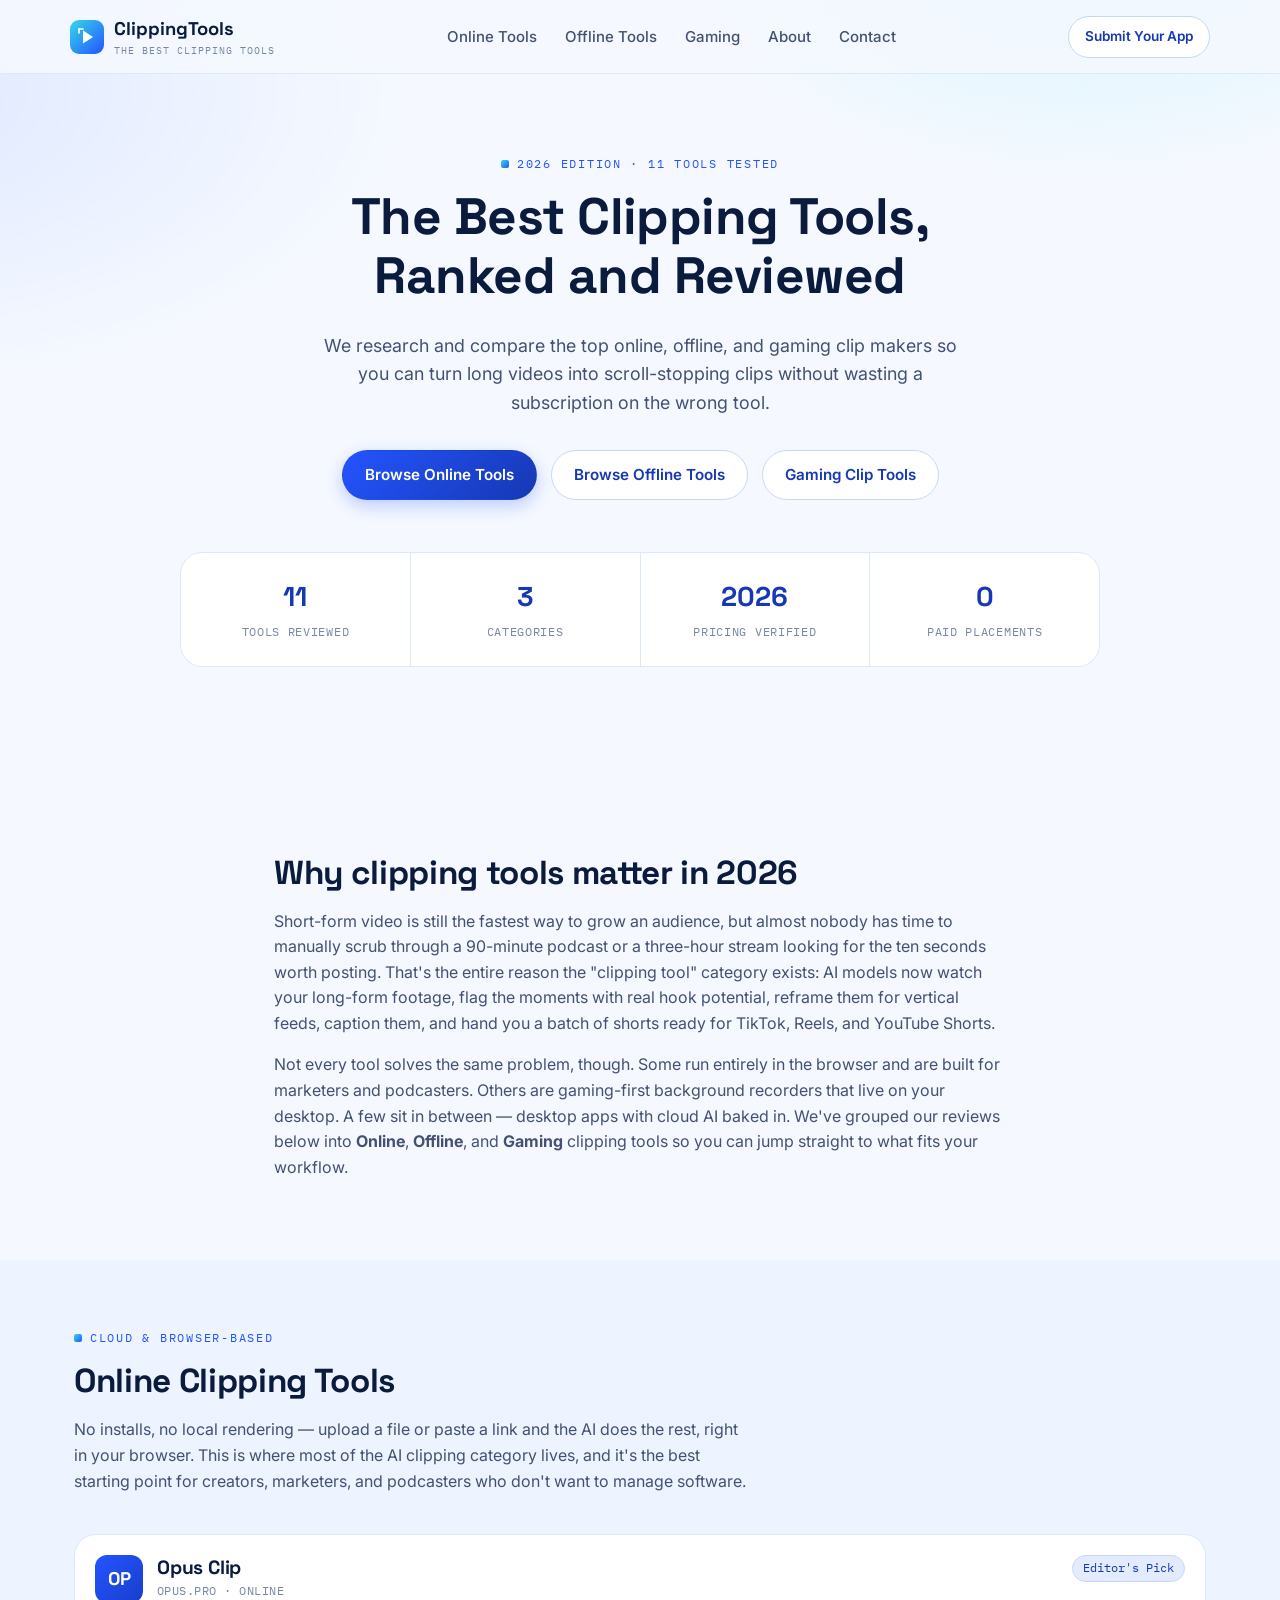
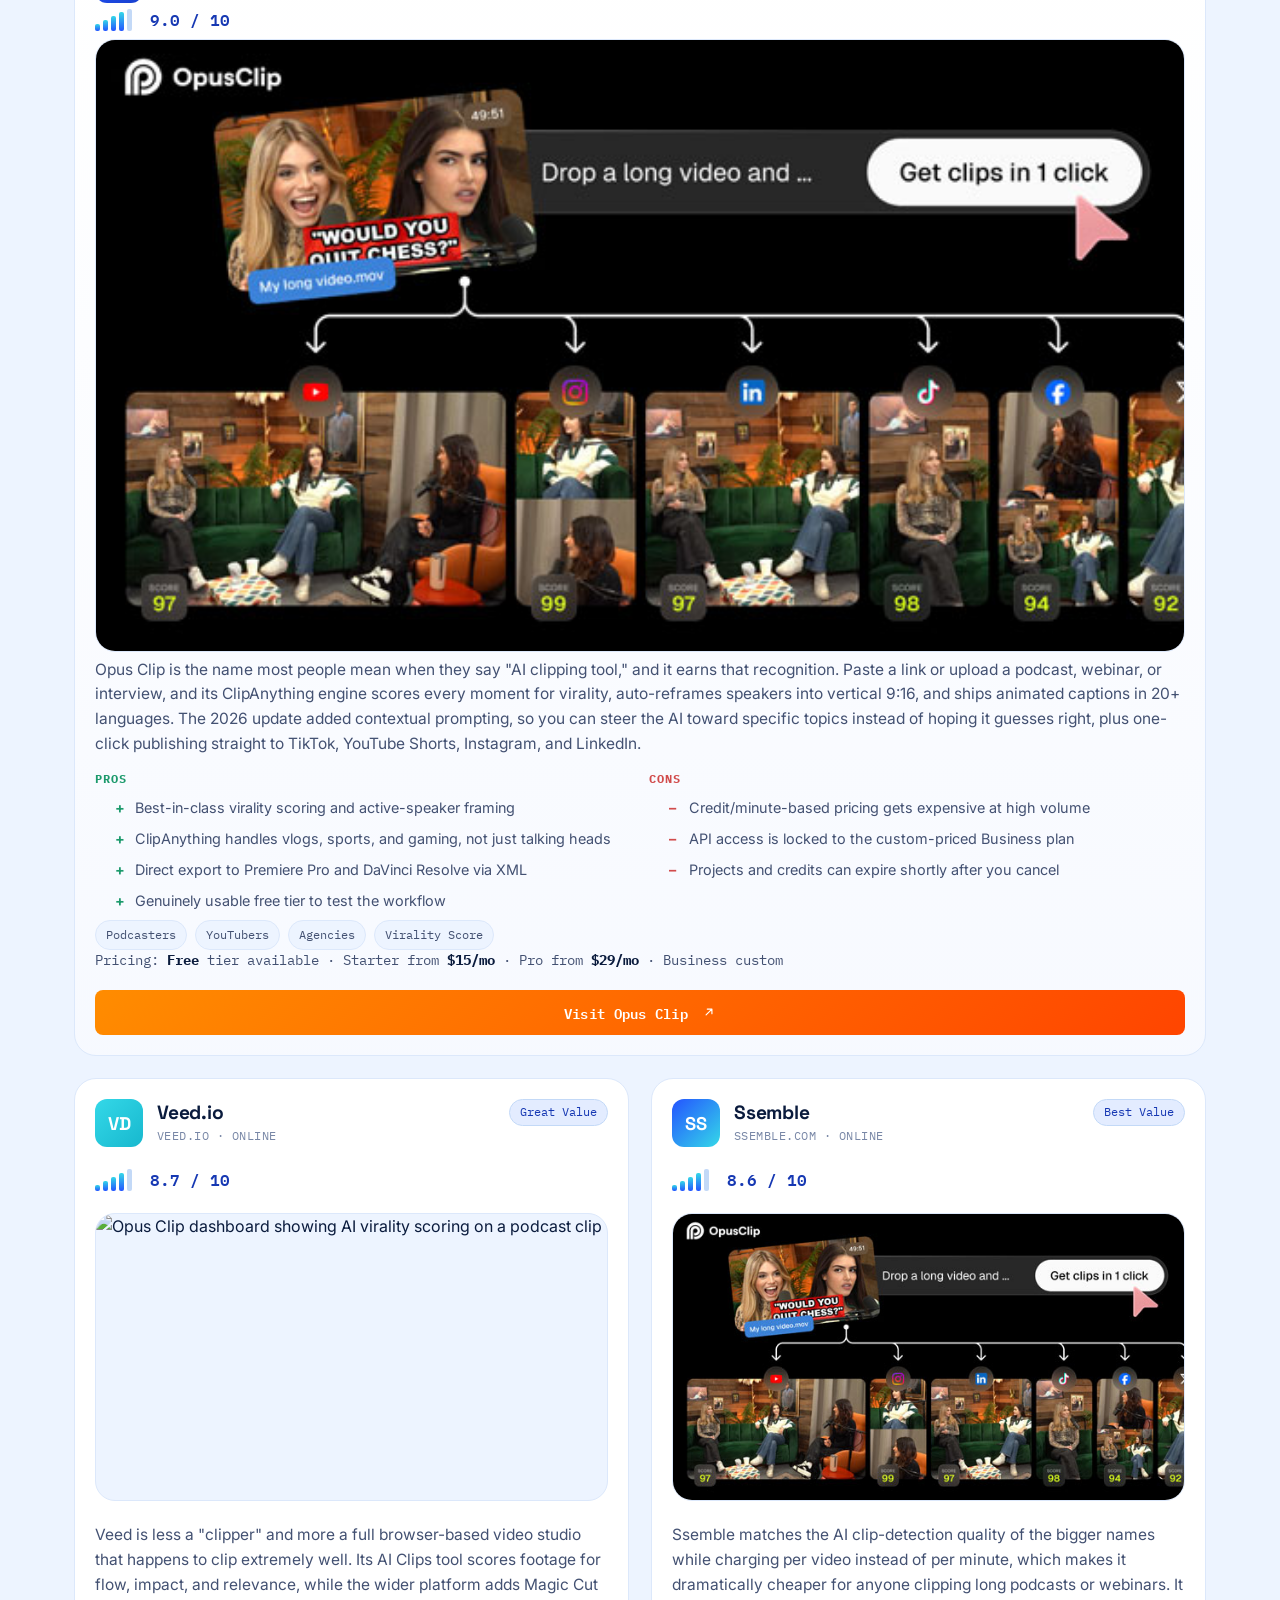
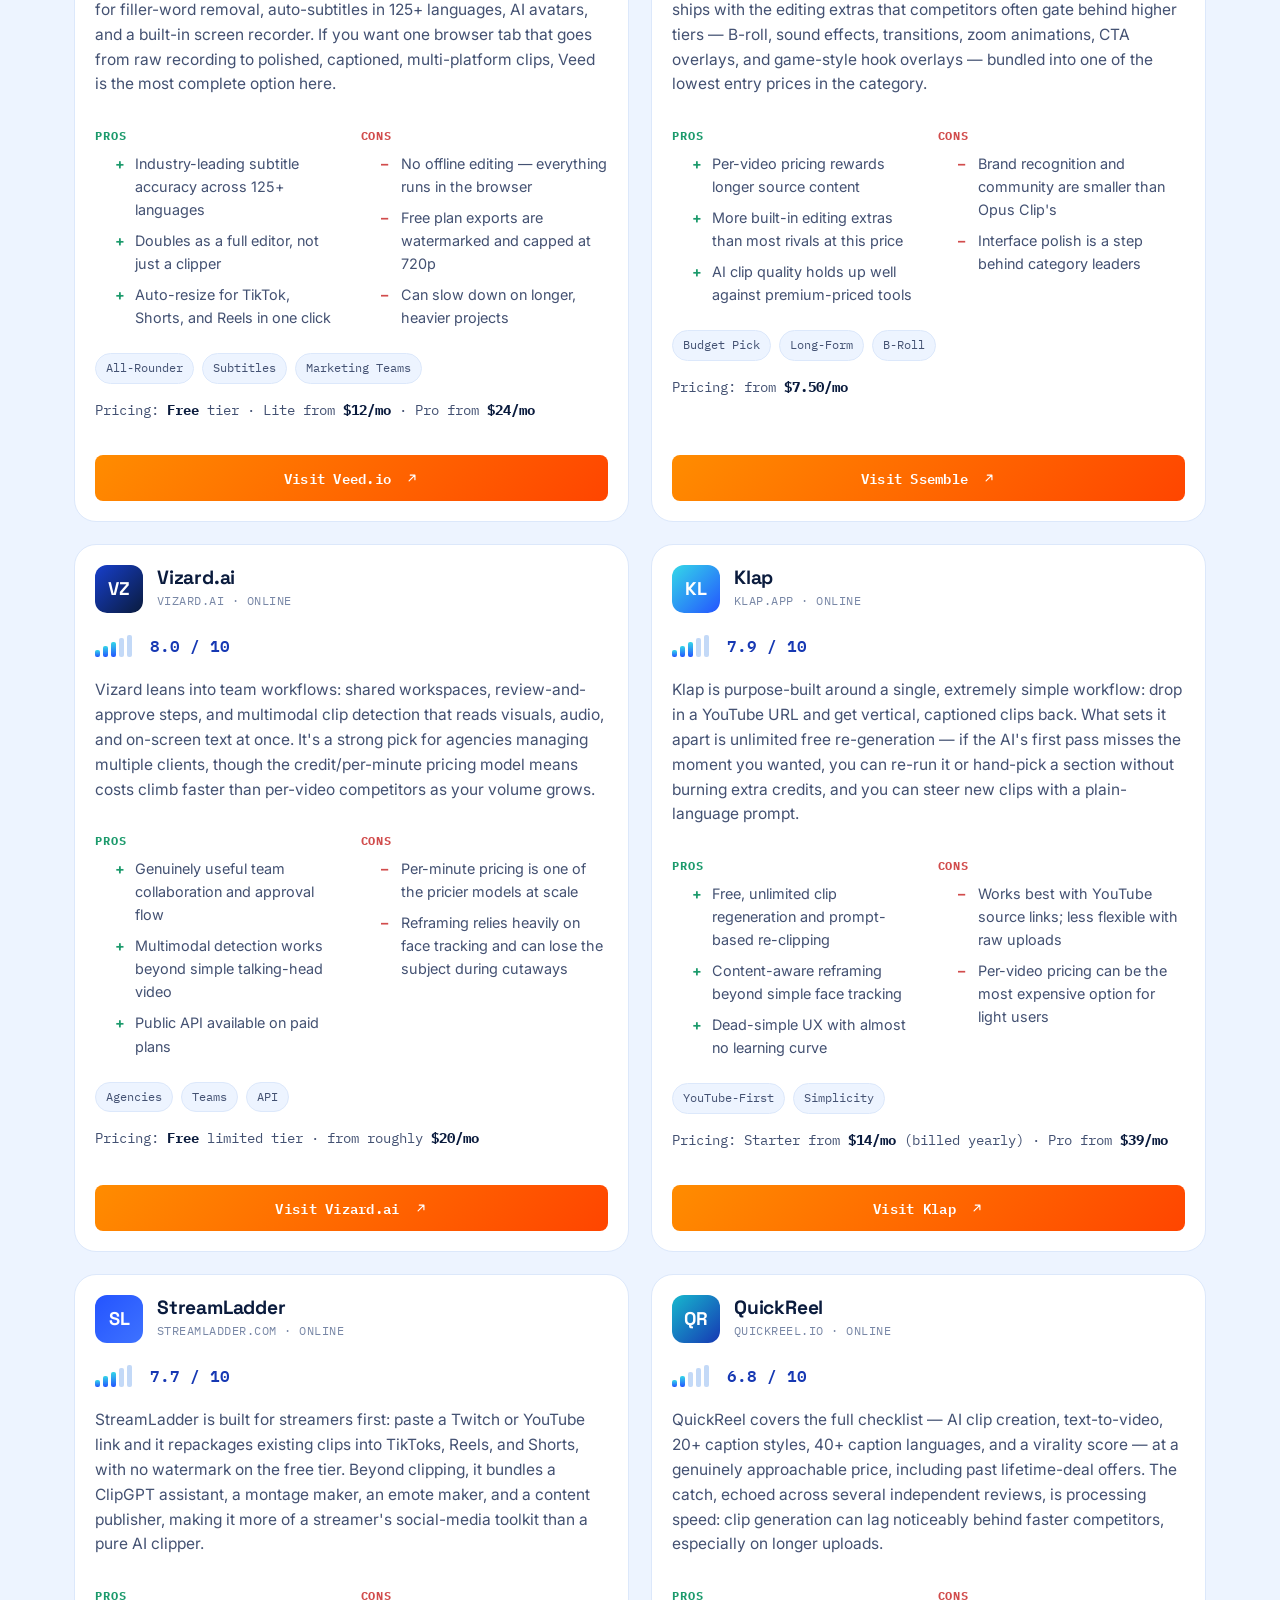
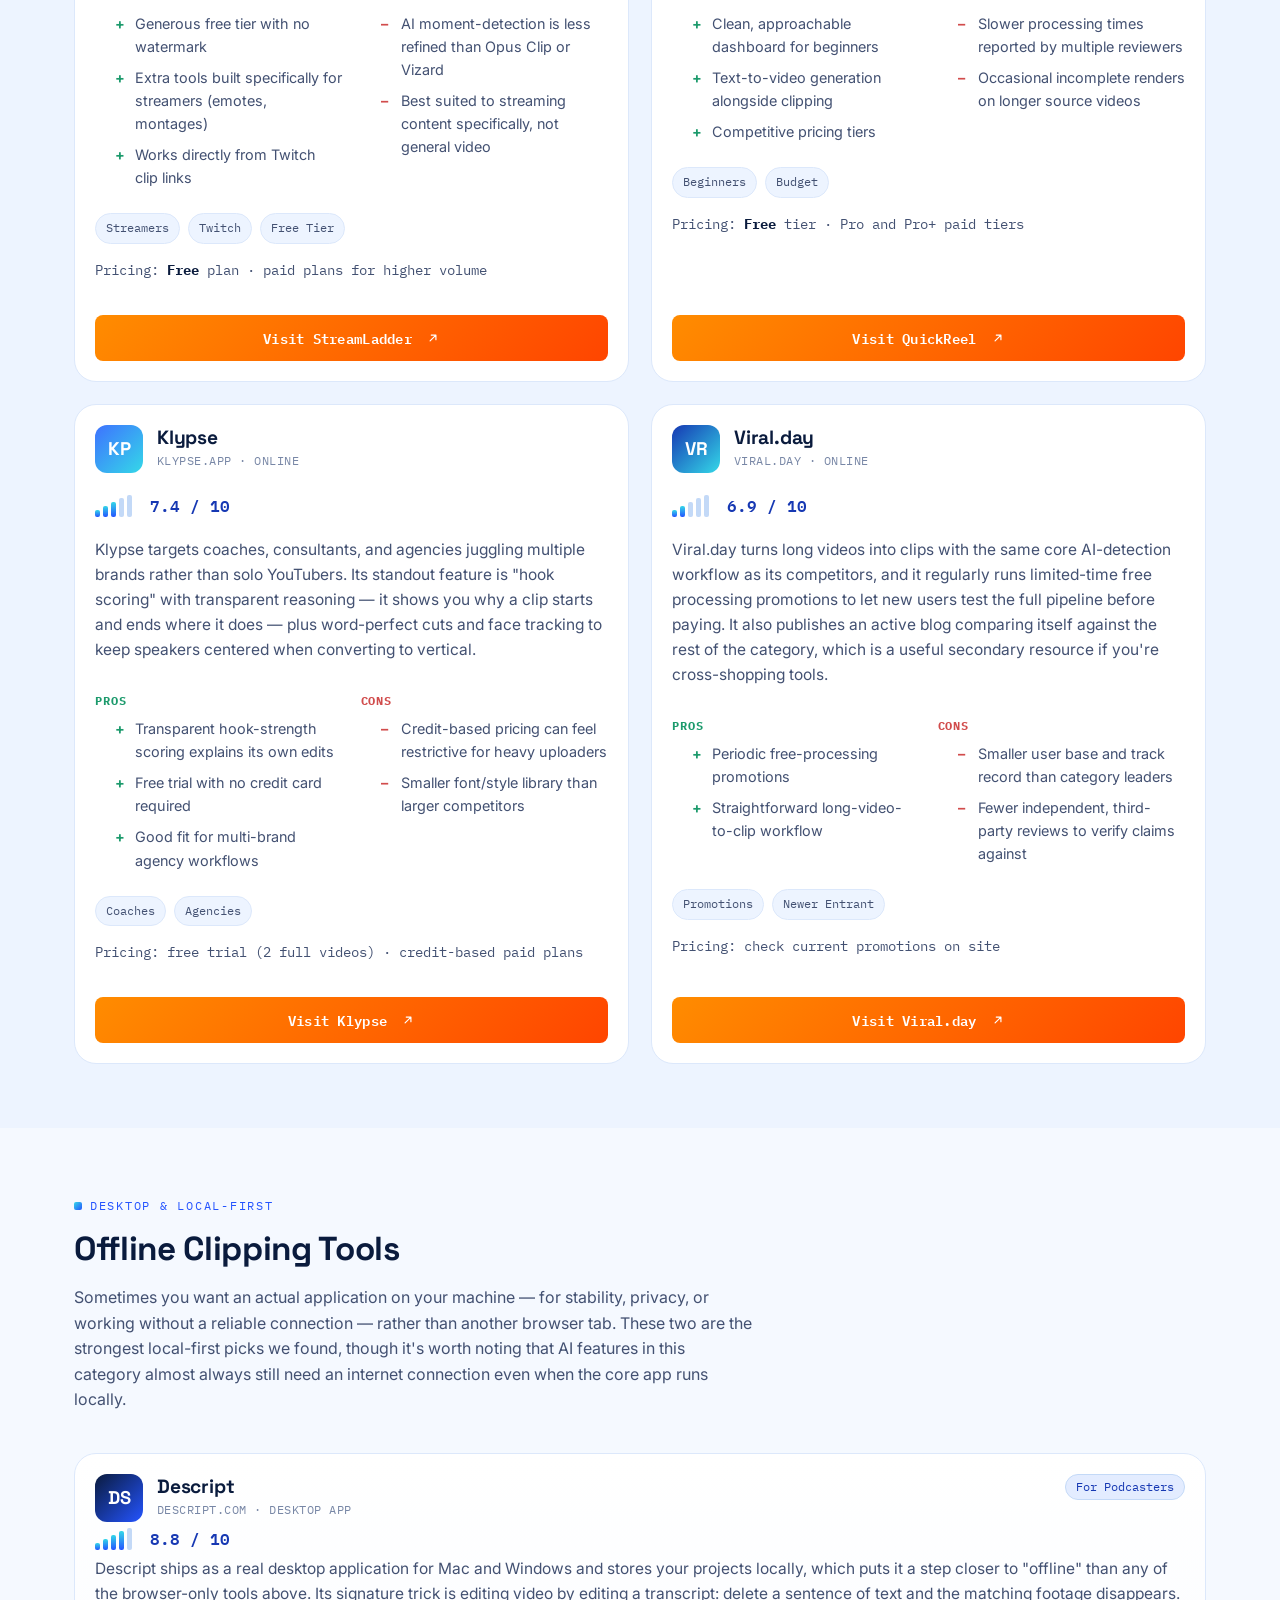
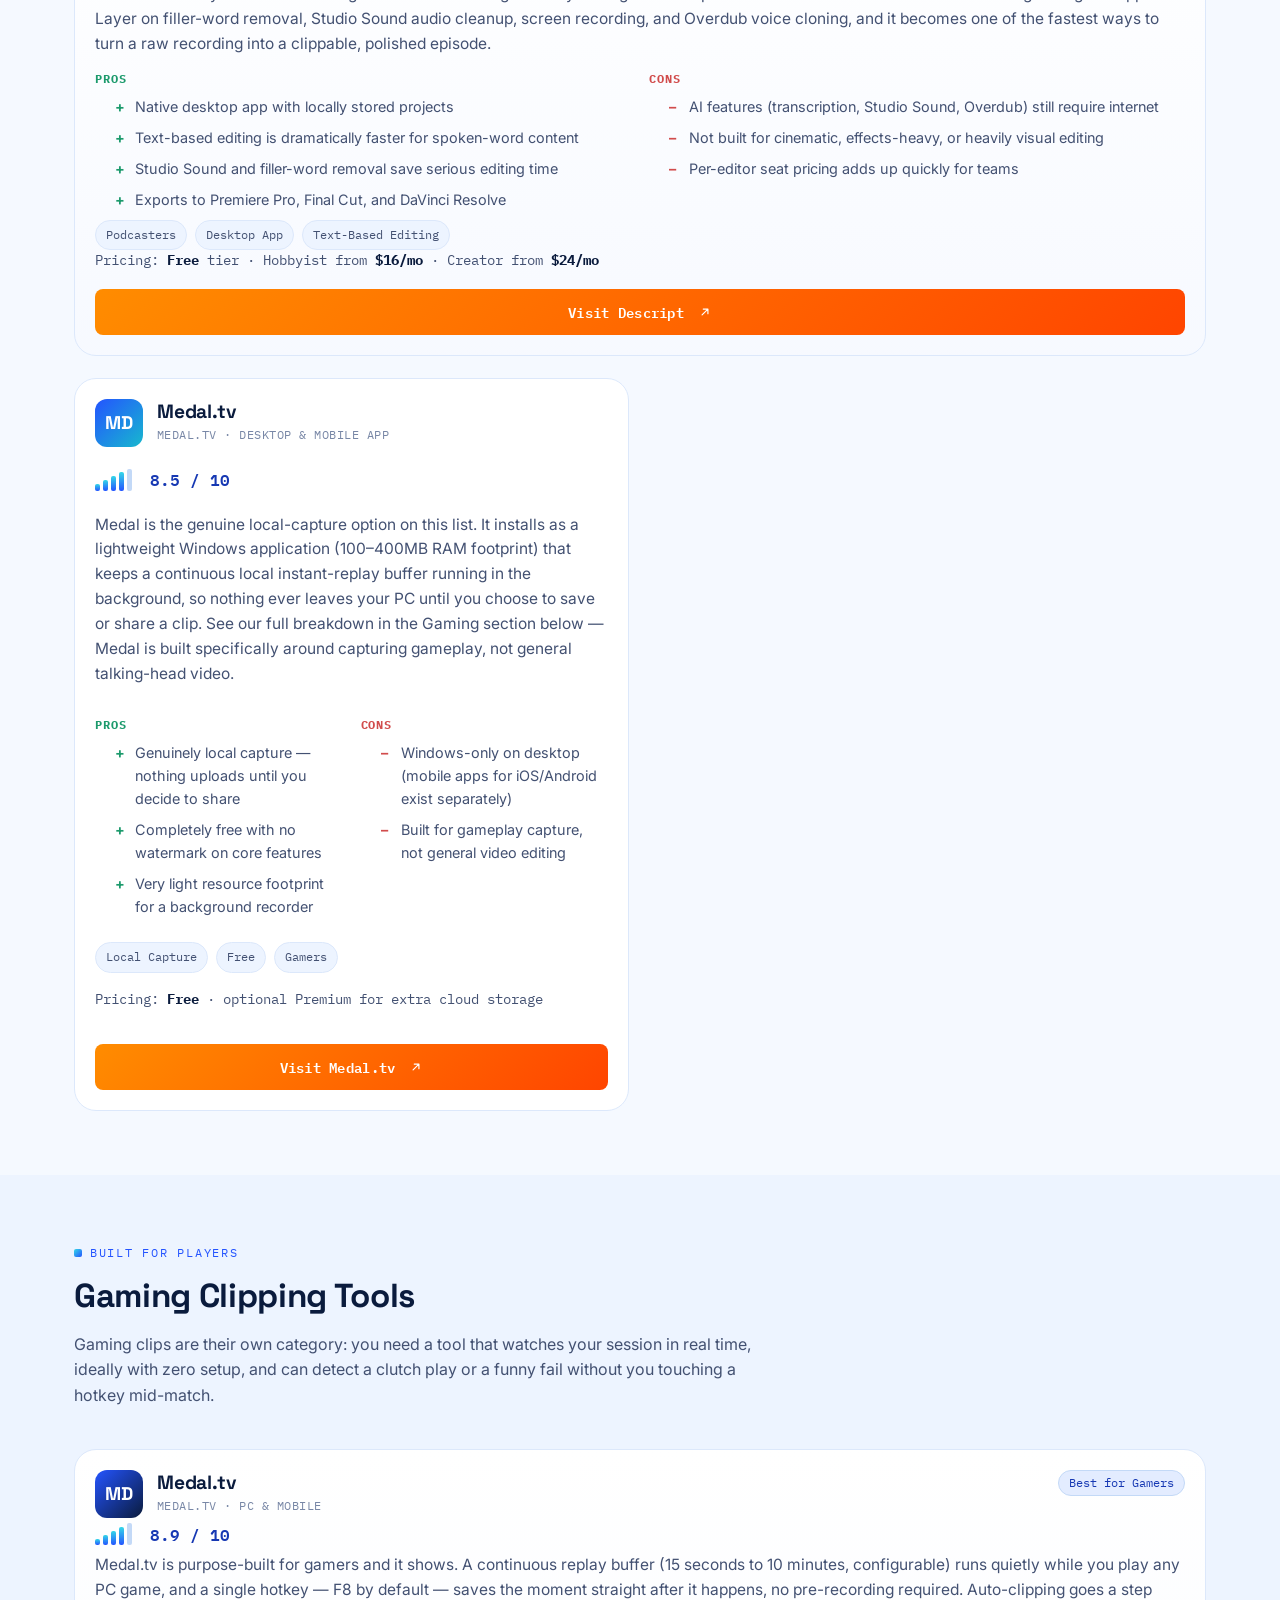
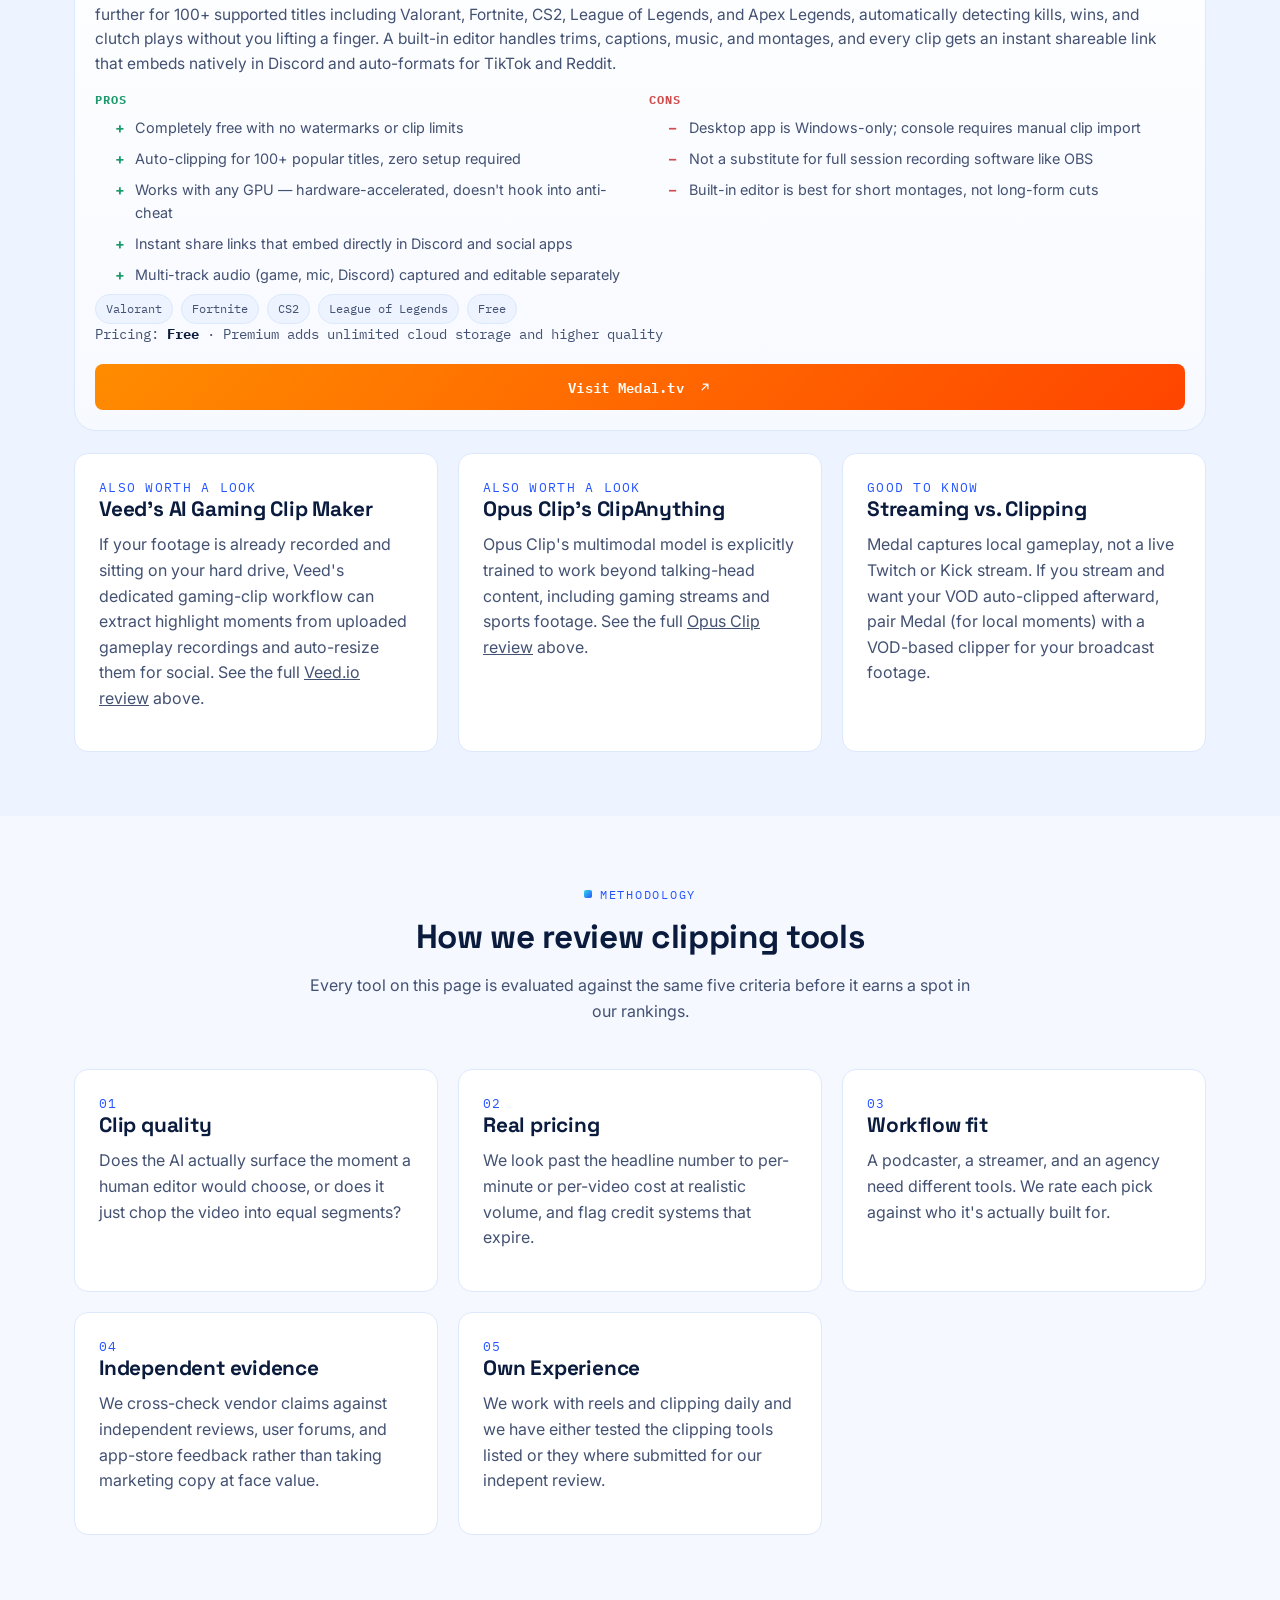
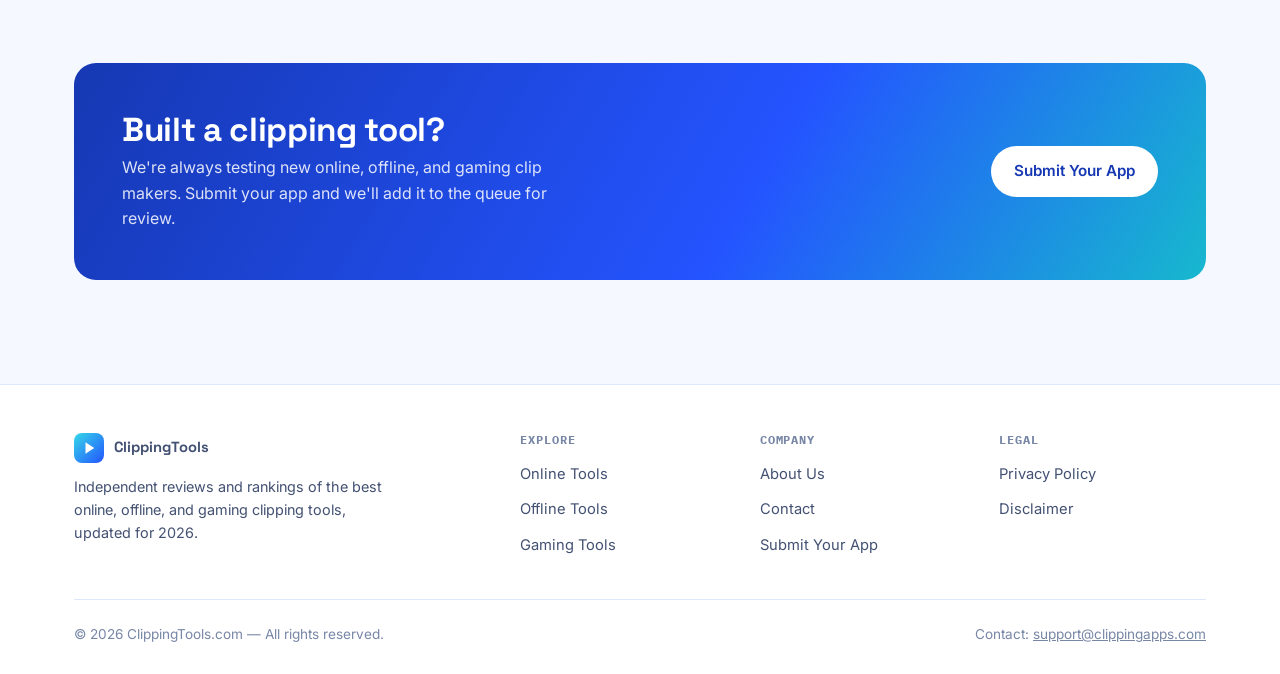
==== index.html @ af33b0fc "Update index.html" ====
<!doctype html>
<html lang="en">
<head>
<meta charset="UTF-8" />
<meta name="viewport" content="width=device-width, initial-scale=1.0" />
<title>Best Clipping Tools 2026: Top Online, Offline &amp; Gaming Clip Makers Reviewed | ClippingTools</title>
<meta name="description" content="We tested the best clipping tools of 2026 — Veed, Opus Clip, Vizard, Descript, Medal.tv and more — so you don't have to. Honest reviews, pricing, and pros/cons for online, offline, and gaming clip makers." />
<meta name="keywords" content="best clipping tools, clipping tools, AI clip maker, video clipping software, gaming clip tools" />
<link rel="canonical" href="https://www.clippingtools.com/" />

<meta property="og:type" content="website" />
<meta property="og:site_name" content="ClippingTools" />
<meta property="og:title" content="Best Clipping Tools 2026 — Reviewed &amp; Ranked" />
<meta property="og:description" content="Honest, hands-on-researched reviews of the best online, offline, and gaming clipping tools in 2026." />
<meta property="og:url" content="https://www.clippingtools.com/" />
<meta property="og:image" content="https://www.clippingtools.com/assets/og-image.png" />
<meta name="twitter:card" content="summary_large_image" />
<meta name="twitter:title" content="Best Clipping Tools 2026 — Reviewed &amp; Ranked" />
<meta name="twitter:description" content="Honest, hands-on-researched reviews of the best online, offline, and gaming clipping tools in 2026." />

<link rel="icon" href="data:image/svg+xml,<svg xmlns=%22http://www.w3.org/2000/svg%22 viewBox=%220 0 24 24%22><rect width=%2224%22 height=%2224%22 rx=%226%22 fill=%22%232454FF%22/><path d=%22M9 7l8 5-8 5V7z%22 fill=%22white%22/></svg>" />

<link rel="preconnect" href="https://fonts.googleapis.com">
<link rel="preconnect" href="https://fonts.gstatic.com" crossorigin>
<link href="https://fonts.googleapis.com/css2?family=Space+Grotesk:wght@500;600;700&family=Inter:wght@400;500;600;700&family=IBM+Plex+Mono:wght@400;500;600&display=swap" rel="stylesheet">
<link rel="stylesheet" href="assets/style.css" />

<script type="application/ld+json">
{
  "@context": "https://schema.org",
  "@type": "WebSite",
  "name": "ClippingTools",
  "url": "https://www.clippingtools.com/",
  "description": "Reviews and rankings of the best online, offline, and gaming clipping tools."
}
</script>
<script type="application/ld+json">
{
  "@context": "https://schema.org",
  "@type": "ItemList",
  "name": "Best Clipping Tools 2026",
  "itemListElement": [
    {"@type":"ListItem","position":1,"name":"Opus Clip","url":"https://www.opus.pro/"},
    {"@type":"ListItem","position":2,"name":"Veed.io","url":"https://www.veed.io/"},
    {"@type":"ListItem","position":3,"name":"Descript","url":"https://www.descript.com/"},
    {"@type":"ListItem","position":4,"name":"Ssemble","url":"https://www.ssemble.com/"},
    {"@type":"ListItem","position":5,"name":"Vizard.ai","url":"https://vizard.ai/"},
    {"@type":"ListItem","position":6,"name":"Klap","url":"https://klap.app/"},
    {"@type":"ListItem","position":7,"name":"StreamLadder","url":"https://www.streamladder.com/"},
    {"@type":"ListItem","position":8,"name":"QuickReel","url":"https://quickreel.io/"},
    {"@type":"ListItem","position":9,"name":"Klypse","url":"https://www.klypse.app/"},
    {"@type":"ListItem","position":10,"name":"Viral.day","url":"https://viral.day/"},
    {"@type":"ListItem","position":11,"name":"Medal.tv","url":"https://medal.tv/"}
  ]
}
</script>
</head>
<body>

<header class="site-header">
  <nav class="nav">
    <a href="/" class="brand">
      <svg width="34" height="34" viewBox="0 0 34 34" fill="none" xmlns="http://www.w3.org/2000/svg">
        <rect width="34" height="34" rx="9" fill="url(#g1)"/>
        <path d="M13 10.5L23 17L13 23.5V10.5Z" fill="white"/>
        <path d="M9 9V13" stroke="white" stroke-width="1.6" stroke-linecap="round"/>
        <path d="M9 9H13" stroke="white" stroke-width="1.6" stroke-linecap="round"/>
        <defs>
          <linearGradient id="g1" x1="0" y1="0" x2="34" y2="34" gradientUnits="userSpaceOnUse">
            <stop stop-color="#34D8E8"/>
            <stop offset="1" stop-color="#2454FF"/>
          </linearGradient>
        </defs>
      </svg>
      <span>ClippingTools<small>The Best Clipping Tools</small></span>
    </a>
    <ul class="nav-links">
      <li><a href="/#online">Online Tools</a></li>
      <li><a href="/#offline">Offline Tools</a></li>
      <li><a href="/#gaming">Gaming</a></li>
      <li><a href="/about/">About</a></li>
      <li><a href="/contact/">Contact</a></li>
    </ul>


    
    <div class="nav-cta">
      <a href="/submit/" class="btn btn-secondary btn-sm">Submit Your App</a>
      <button class="nav-toggle" aria-label="Toggle menu"><span></span></button>
    </div>
  </nav>
</header>

<main>

  <!-- HERO -->
  <section class="hero container">
    <div class="eyebrow">2026 Edition · 11 tools tested</div>
    <h1>The Best Clipping Tools,<br>Ranked and Reviewed</h1>
    <p class="lede">We research and compare the top online, offline, and gaming clip makers so you can turn long videos into scroll-stopping clips without wasting a subscription on the wrong tool.</p>
    <div class="hero-actions">
      <a href="#online" class="btn btn-primary">Browse Online Tools</a>
      <a href="#offline" class="btn btn-secondary">Browse Offline Tools</a>
      <a href="#gaming" class="btn btn-secondary">Gaming Clip Tools</a>
    </div>
    <div class="hero-stats">
      <div class="hero-stat"><strong>11</strong><span>Tools Reviewed</span></div>
      <div class="hero-stat"><strong>3</strong><span>Categories</span></div>
      <div class="hero-stat"><strong>2026</strong><span>Pricing Verified</span></div>
      <div class="hero-stat"><strong>0</strong><span>Paid Placements</span></div>
    </div>
  </section>

  <!-- INTRO -->
  <section class="section">
    <div class="container prose">
      <h2>Why clipping tools matter in 2026</h2>
      <p>Short-form video is still the fastest way to grow an audience, but almost nobody has time to manually scrub through a 90-minute podcast or a three-hour stream looking for the ten seconds worth posting. That's the entire reason the "clipping tool" category exists: AI models now watch your long-form footage, flag the moments with real hook potential, reframe them for vertical feeds, caption them, and hand you a batch of shorts ready for TikTok, Reels, and YouTube Shorts.</p>
      <p>Not every tool solves the same problem, though. Some run entirely in the browser and are built for marketers and podcasters. Others are gaming-first background recorders that live on your desktop. A few sit in between — desktop apps with cloud AI baked in. We've grouped our reviews below into <strong>Online</strong>, <strong>Offline</strong>, and <strong>Gaming</strong> clipping tools so you can jump straight to what fits your workflow.</p>
    </div>
  </section>

  <!-- ONLINE TOOLS -->
  <section class="section section-alt" id="online">
    <div class="container">
      <div class="section-head left">
        <div class="eyebrow">Cloud &amp; Browser-Based</div>
        <h2>Online Clipping Tools</h2>
        <p>No installs, no local rendering — upload a file or paste a link and the AI does the rest, right in your browser. This is where most of the AI clipping category lives, and it's the best starting point for creators, marketers, and podcasters who don't want to manage software.</p>
      </div>

      <div class="tool-grid">

        <!-- OPUS CLIP -->
        <article class="tool-card featured">
          <div class="tool-top">
            <div class="tool-id">
              <div class="tool-mark" style="background:linear-gradient(135deg,#2454FF,#173FCC)">OP</div>
              <div>
                <h3 class="tool-name">Opus Clip</h3>
                <div class="tool-tagline">opus.pro · Online</div>
              </div>
            </div>
            <span class="rank-tag">Editor's Pick</span>
          </div>
          <div class="signal">
            <div class="signal-bars"><i class="on"></i><i class="on"></i><i class="on"></i><i class="on"></i><i></i></div>
            <span class="signal-score">9.0 / 10</span>
          </div>
          
          <div class="tool-media">
          <img src="/assets/images/opus-clip-screenshot.jpg" alt="Opus Clip dashboard showing AI virality scoring on a podcast clip" loading="lazy" width="600" height="338" />
          </div>
          
          <p class="tool-desc">Opus Clip is the name most people mean when they say "AI clipping tool," and it earns that recognition. Paste a link or upload a podcast, webinar, or interview, and its ClipAnything engine scores every moment for virality, auto-reframes speakers into vertical 9:16, and ships animated captions in 20+ languages. The 2026 update added contextual prompting, so you can steer the AI toward specific topics instead of hoping it guesses right, plus one-click publishing straight to TikTok, YouTube Shorts, Instagram, and LinkedIn.</p>
          <div class="tool-cols">
            <div class="pros">
              <h4>Pros</h4>
              <ul>
                <li>Best-in-class virality scoring and active-speaker framing</li>
                <li>ClipAnything handles vlogs, sports, and gaming, not just talking heads</li>
                <li>Direct export to Premiere Pro and DaVinci Resolve via XML</li>
                <li>Genuinely usable free tier to test the workflow</li>
              </ul>
            </div>
            <div class="cons">
              <h4>Cons</h4>
              <ul>
                <li>Credit/minute-based pricing gets expensive at high volume</li>
                <li>API access is locked to the custom-priced Business plan</li>
                <li>Projects and credits can expire shortly after you cancel</li>
              </ul>
            </div>
          </div>
          <div class="tag-row">
            <span class="tag">Podcasters</span><span class="tag">YouTubers</span><span class="tag">Agencies</span><span class="tag">Virality Score</span>
          </div>
          <p class="tool-price">Pricing: <strong>Free</strong> tier available · Starter from <strong>$15/mo</strong> · Pro from <strong>$29/mo</strong> · Business custom</p>
          <div class="tool-footer">
            <a class="btn btn-visit" href="https://www.opus.pro/" target="_blank" rel="noopener noreferrer">Visit Opus Clip <svg width="14" height="14" viewBox="0 0 24 24" fill="none" style="margin-left:6px"><path d="M7 17L17 7M17 7H9M17 7V15" stroke="white" stroke-width="2" stroke-linecap="round" stroke-linejoin="round"/></svg></a>
          </div>
        </article>

        <!-- VEED -->
        <article class="tool-card">
          <div class="tool-top">
            <div class="tool-id">
              <div class="tool-mark" style="background:linear-gradient(135deg,#34D8E8,#17B8CE)">VD</div>
              <div><h3 class="tool-name">Veed.io</h3><div class="tool-tagline">veed.io · Online</div></div>
            </div>
              <span class="rank-tag">Great Value</span>
          </div>
          <div class="signal">
            <div class="signal-bars"><i class="on"></i><i class="on"></i><i class="on"></i><i class="on"></i><i></i></div>
            <span class="signal-score">8.7 / 10</span>
          </div>

             <div class="tool-media">
          <img src="/assets/images/veed-review-screenshot.jpg" alt="Opus Clip dashboard showing AI virality scoring on a podcast clip" loading="lazy" width="600" height="338" />
          </div>


          
          <p class="tool-desc">Veed is less a "clipper" and more a full browser-based video studio that happens to clip extremely well. Its AI Clips tool scores footage for flow, impact, and relevance, while the wider platform adds Magic Cut for filler-word removal, auto-subtitles in 125+ languages, AI avatars, and a built-in screen recorder. If you want one browser tab that goes from raw recording to polished, captioned, multi-platform clips, Veed is the most complete option here.</p>
          <div class="tool-cols">
            <div class="pros">
              <h4>Pros</h4>
              <ul>
                <li>Industry-leading subtitle accuracy across 125+ languages</li>
                <li>Doubles as a full editor, not just a clipper</li>
                <li>Auto-resize for TikTok, Shorts, and Reels in one click</li>
              </ul>
            </div>
            <div class="cons">
              <h4>Cons</h4>
              <ul>
                <li>No offline editing — everything runs in the browser</li>
                <li>Free plan exports are watermarked and capped at 720p</li>
                <li>Can slow down on longer, heavier projects</li>
              </ul>
            </div>
          </div>
          <div class="tag-row"><span class="tag">All-Rounder</span><span class="tag">Subtitles</span><span class="tag">Marketing Teams</span></div>
          <p class="tool-price">Pricing: <strong>Free</strong> tier · Lite from <strong>$12/mo</strong> · Pro from <strong>$24/mo</strong></p>
          <div class="tool-footer">
            <a class="btn btn-visit" href="https://www.veed.io/" target="_blank" rel="noopener noreferrer">Visit Veed.io <svg width="14" height="14" viewBox="0 0 24 24" fill="none" style="margin-left:6px"><path d="M7 17L17 7M17 7H9M17 7V15" stroke="white" stroke-width="2" stroke-linecap="round" stroke-linejoin="round"/></svg></a>
          </div>
        </article>

        <!-- SSEMBLE -->
        <article class="tool-card">
          <div class="tool-top">
            <div class="tool-id">
              <div class="tool-mark" style="background:linear-gradient(135deg,#2454FF,#34D8E8)">SS</div>
              <div><h3 class="tool-name">Ssemble</h3><div class="tool-tagline">ssemble.com · Online</div></div>
            </div>
            <span class="rank-tag">Best Value</span>
          </div>
          <div class="signal">
            <div class="signal-bars"><i class="on"></i><i class="on"></i><i class="on"></i><i class="on"></i><i></i></div>
            <span class="signal-score">8.6 / 10</span>
          </div>

              <div class="tool-media">
          <img src="/assets/images/opus-clip-screenshot.jpg" alt="Opus Clip dashboard showing AI virality scoring on a podcast clip" loading="lazy" width="600" height="338" />
          </div>


          
          <p class="tool-desc">Ssemble matches the AI clip-detection quality of the bigger names while charging per video instead of per minute, which makes it dramatically cheaper for anyone clipping long podcasts or webinars. It ships with the editing extras that competitors often gate behind higher tiers — B-roll, sound effects, transitions, zoom animations, CTA overlays, and game-style hook overlays — bundled into one of the lowest entry prices in the category.</p>
          <div class="tool-cols">
            <div class="pros">
              <h4>Pros</h4>
              <ul>
                <li>Per-video pricing rewards longer source content</li>
                <li>More built-in editing extras than most rivals at this price</li>
                <li>AI clip quality holds up well against premium-priced tools</li>
              </ul>
            </div>
            <div class="cons">
              <h4>Cons</h4>
              <ul>
                <li>Brand recognition and community are smaller than Opus Clip's</li>
                <li>Interface polish is a step behind category leaders</li>
              </ul>
            </div>
          </div>
          <div class="tag-row"><span class="tag">Budget Pick</span><span class="tag">Long-Form</span><span class="tag">B-Roll</span></div>
          <p class="tool-price">Pricing: from <strong>$7.50/mo</strong></p>
          <div class="tool-footer">
            <a class="btn btn-visit" href="https://www.ssemble.com/" target="_blank" rel="noopener noreferrer">Visit Ssemble <svg width="14" height="14" viewBox="0 0 24 24" fill="none" style="margin-left:6px"><path d="M7 17L17 7M17 7H9M17 7V15" stroke="white" stroke-width="2" stroke-linecap="round" stroke-linejoin="round"/></svg></a>
          </div>
        </article>

        <!-- VIZARD -->
        <article class="tool-card">
          <div class="tool-top">
            <div class="tool-id">
              <div class="tool-mark" style="background:linear-gradient(135deg,#173FCC,#0A1B3D)">VZ</div>
              <div><h3 class="tool-name">Vizard.ai</h3><div class="tool-tagline">vizard.ai · Online</div></div>
            </div>
          </div>
          <div class="signal">
            <div class="signal-bars"><i class="on"></i><i class="on"></i><i class="on"></i><i></i><i></i></div>
            <span class="signal-score">8.0 / 10</span>
          </div>
          <p class="tool-desc">Vizard leans into team workflows: shared workspaces, review-and-approve steps, and multimodal clip detection that reads visuals, audio, and on-screen text at once. It's a strong pick for agencies managing multiple clients, though the credit/per-minute pricing model means costs climb faster than per-video competitors as your volume grows.</p>
          <div class="tool-cols">
            <div class="pros">
              <h4>Pros</h4>
              <ul>
                <li>Genuinely useful team collaboration and approval flow</li>
                <li>Multimodal detection works beyond simple talking-head video</li>
                <li>Public API available on paid plans</li>
              </ul>
            </div>
            <div class="cons">
              <h4>Cons</h4>
              <ul>
                <li>Per-minute pricing is one of the pricier models at scale</li>
                <li>Reframing relies heavily on face tracking and can lose the subject during cutaways</li>
              </ul>
            </div>
          </div>
          <div class="tag-row"><span class="tag">Agencies</span><span class="tag">Teams</span><span class="tag">API</span></div>
          <p class="tool-price">Pricing: <strong>Free</strong> limited tier · from roughly <strong>$20/mo</strong></p>
          <div class="tool-footer">
            <a class="btn btn-visit" href="https://vizard.ai/" target="_blank" rel="noopener noreferrer">Visit Vizard.ai <svg width="14" height="14" viewBox="0 0 24 24" fill="none" style="margin-left:6px"><path d="M7 17L17 7M17 7H9M17 7V15" stroke="white" stroke-width="2" stroke-linecap="round" stroke-linejoin="round"/></svg></a>
          </div>
        </article>

        <!-- KLAP -->
        <article class="tool-card">
          <div class="tool-top">
            <div class="tool-id">
              <div class="tool-mark" style="background:linear-gradient(135deg,#34D8E8,#2454FF)">KL</div>
              <div><h3 class="tool-name">Klap</h3><div class="tool-tagline">klap.app · Online</div></div>
            </div>
          </div>
          <div class="signal">
            <div class="signal-bars"><i class="on"></i><i class="on"></i><i class="on"></i><i></i><i></i></div>
            <span class="signal-score">7.9 / 10</span>
          </div>
          <p class="tool-desc">Klap is purpose-built around a single, extremely simple workflow: drop in a YouTube URL and get vertical, captioned clips back. What sets it apart is unlimited free re-generation — if the AI's first pass misses the moment you wanted, you can re-run it or hand-pick a section without burning extra credits, and you can steer new clips with a plain-language prompt.</p>
          <div class="tool-cols">
            <div class="pros">
              <h4>Pros</h4>
              <ul>
                <li>Free, unlimited clip regeneration and prompt-based re-clipping</li>
                <li>Content-aware reframing beyond simple face tracking</li>
                <li>Dead-simple UX with almost no learning curve</li>
              </ul>
            </div>
            <div class="cons">
              <h4>Cons</h4>
              <ul>
                <li>Works best with YouTube source links; less flexible with raw uploads</li>
                <li>Per-video pricing can be the most expensive option for light users</li>
              </ul>
            </div>
          </div>
          <div class="tag-row"><span class="tag">YouTube-First</span><span class="tag">Simplicity</span></div>
          <p class="tool-price">Pricing: Starter from <strong>$14/mo</strong> (billed yearly) · Pro from <strong>$39/mo</strong></p>
          <div class="tool-footer">
            <a class="btn btn-visit" href="https://klap.app/" target="_blank" rel="noopener noreferrer">Visit Klap <svg width="14" height="14" viewBox="0 0 24 24" fill="none" style="margin-left:6px"><path d="M7 17L17 7M17 7H9M17 7V15" stroke="white" stroke-width="2" stroke-linecap="round" stroke-linejoin="round"/></svg></a>
          </div>
        </article>

        <!-- STREAMLADDER -->
        <article class="tool-card">
          <div class="tool-top">
            <div class="tool-id">
              <div class="tool-mark" style="background:linear-gradient(135deg,#2454FF,#3E72FF)">SL</div>
              <div><h3 class="tool-name">StreamLadder</h3><div class="tool-tagline">streamladder.com · Online</div></div>
            </div>
          </div>
          <div class="signal">
            <div class="signal-bars"><i class="on"></i><i class="on"></i><i class="on"></i><i></i><i></i></div>
            <span class="signal-score">7.7 / 10</span>
          </div>
          <p class="tool-desc">StreamLadder is built for streamers first: paste a Twitch or YouTube link and it repackages existing clips into TikToks, Reels, and Shorts, with no watermark on the free tier. Beyond clipping, it bundles a ClipGPT assistant, a montage maker, an emote maker, and a content publisher, making it more of a streamer's social-media toolkit than a pure AI clipper.</p>
          <div class="tool-cols">
            <div class="pros">
              <h4>Pros</h4>
              <ul>
                <li>Generous free tier with no watermark</li>
                <li>Extra tools built specifically for streamers (emotes, montages)</li>
                <li>Works directly from Twitch clip links</li>
              </ul>
            </div>
            <div class="cons">
              <h4>Cons</h4>
              <ul>
                <li>AI moment-detection is less refined than Opus Clip or Vizard</li>
                <li>Best suited to streaming content specifically, not general video</li>
              </ul>
            </div>
          </div>
          <div class="tag-row"><span class="tag">Streamers</span><span class="tag">Twitch</span><span class="tag">Free Tier</span></div>
          <p class="tool-price">Pricing: <strong>Free</strong> plan · paid plans for higher volume</p>
          <div class="tool-footer">
            <a class="btn btn-visit" href="https://www.streamladder.com/" target="_blank" rel="noopener noreferrer">Visit StreamLadder <svg width="14" height="14" viewBox="0 0 24 24" fill="none" style="margin-left:6px"><path d="M7 17L17 7M17 7H9M17 7V15" stroke="white" stroke-width="2" stroke-linecap="round" stroke-linejoin="round"/></svg></a>
          </div>
        </article>

        <!-- QUICKREEL -->
        <article class="tool-card">
          <div class="tool-top">
            <div class="tool-id">
              <div class="tool-mark" style="background:linear-gradient(135deg,#17B8CE,#1638B3)">QR</div>
              <div><h3 class="tool-name">QuickReel</h3><div class="tool-tagline">quickreel.io · Online</div></div>
            </div>
          </div>
          <div class="signal">
            <div class="signal-bars"><i class="on"></i><i class="on"></i><i></i><i></i><i></i></div>
            <span class="signal-score">6.8 / 10</span>
          </div>
          <p class="tool-desc">QuickReel covers the full checklist — AI clip creation, text-to-video, 20+ caption styles, 40+ caption languages, and a virality score — at a genuinely approachable price, including past lifetime-deal offers. The catch, echoed across several independent reviews, is processing speed: clip generation can lag noticeably behind faster competitors, especially on longer uploads.</p>
          <div class="tool-cols">
            <div class="pros">
              <h4>Pros</h4>
              <ul>
                <li>Clean, approachable dashboard for beginners</li>
                <li>Text-to-video generation alongside clipping</li>
                <li>Competitive pricing tiers</li>
              </ul>
            </div>
            <div class="cons">
              <h4>Cons</h4>
              <ul>
                <li>Slower processing times reported by multiple reviewers</li>
                <li>Occasional incomplete renders on longer source videos</li>
              </ul>
            </div>
          </div>
          <div class="tag-row"><span class="tag">Beginners</span><span class="tag">Budget</span></div>
          <p class="tool-price">Pricing: <strong>Free</strong> tier · Pro and Pro+ paid tiers</p>
          <div class="tool-footer">
            <a class="btn btn-visit" href="https://quickreel.io/" target="_blank" rel="noopener noreferrer">Visit QuickReel <svg width="14" height="14" viewBox="0 0 24 24" fill="none" style="margin-left:6px"><path d="M7 17L17 7M17 7H9M17 7V15" stroke="white" stroke-width="2" stroke-linecap="round" stroke-linejoin="round"/></svg></a>
          </div>
        </article>

        <!-- KLYPSE -->
        <article class="tool-card">
          <div class="tool-top">
            <div class="tool-id">
              <div class="tool-mark" style="background:linear-gradient(135deg,#3E72FF,#34D8E8)">KP</div>
              <div><h3 class="tool-name">Klypse</h3><div class="tool-tagline">klypse.app · Online</div></div>
            </div>
          </div>
          <div class="signal">
            <div class="signal-bars"><i class="on"></i><i class="on"></i><i class="on"></i><i></i><i></i></div>
            <span class="signal-score">7.4 / 10</span>
          </div>
          <p class="tool-desc">Klypse targets coaches, consultants, and agencies juggling multiple brands rather than solo YouTubers. Its standout feature is "hook scoring" with transparent reasoning — it shows you why a clip starts and ends where it does — plus word-perfect cuts and face tracking to keep speakers centered when converting to vertical.</p>
          <div class="tool-cols">
            <div class="pros">
              <h4>Pros</h4>
              <ul>
                <li>Transparent hook-strength scoring explains its own edits</li>
                <li>Free trial with no credit card required</li>
                <li>Good fit for multi-brand agency workflows</li>
              </ul>
            </div>
            <div class="cons">
              <h4>Cons</h4>
              <ul>
                <li>Credit-based pricing can feel restrictive for heavy uploaders</li>
                <li>Smaller font/style library than larger competitors</li>
              </ul>
            </div>
          </div>
          <div class="tag-row"><span class="tag">Coaches</span><span class="tag">Agencies</span></div>
          <p class="tool-price">Pricing: free trial (2 full videos) · credit-based paid plans</p>
          <div class="tool-footer">
            <a class="btn btn-visit" href="https://www.klypse.app/" target="_blank" rel="noopener noreferrer">Visit Klypse <svg width="14" height="14" viewBox="0 0 24 24" fill="none" style="margin-left:6px"><path d="M7 17L17 7M17 7H9M17 7V15" stroke="white" stroke-width="2" stroke-linecap="round" stroke-linejoin="round"/></svg></a>
          </div>
        </article>

        <!-- VIRAL.DAY -->
        <article class="tool-card">
          <div class="tool-top">
            <div class="tool-id">
              <div class="tool-mark" style="background:linear-gradient(135deg,#1638B3,#34D8E8)">VR</div>
              <div><h3 class="tool-name">Viral.day</h3><div class="tool-tagline">viral.day · Online</div></div>
            </div>
          </div>
          <div class="signal">
            <div class="signal-bars"><i class="on"></i><i class="on"></i><i></i><i></i><i></i></div>
            <span class="signal-score">6.9 / 10</span>
          </div>
          <p class="tool-desc">Viral.day turns long videos into clips with the same core AI-detection workflow as its competitors, and it regularly runs limited-time free processing promotions to let new users test the full pipeline before paying. It also publishes an active blog comparing itself against the rest of the category, which is a useful secondary resource if you're cross-shopping tools.</p>
          <div class="tool-cols">
            <div class="pros">
              <h4>Pros</h4>
              <ul>
                <li>Periodic free-processing promotions</li>
                <li>Straightforward long-video-to-clip workflow</li>
              </ul>
            </div>
            <div class="cons">
              <h4>Cons</h4>
              <ul>
                <li>Smaller user base and track record than category leaders</li>
                <li>Fewer independent, third-party reviews to verify claims against</li>
              </ul>
            </div>
          </div>
          <div class="tag-row"><span class="tag">Promotions</span><span class="tag">Newer Entrant</span></div>
          <p class="tool-price">Pricing: check current promotions on site</p>
          <div class="tool-footer">
            <a class="btn btn-visit" href="https://viral.day/" target="_blank" rel="noopener noreferrer">Visit Viral.day <svg width="14" height="14" viewBox="0 0 24 24" fill="none" style="margin-left:6px"><path d="M7 17L17 7M17 7H9M17 7V15" stroke="white" stroke-width="2" stroke-linecap="round" stroke-linejoin="round"/></svg></a>
          </div>
        </article>

      </div>
    </div>
  </section>

  <!-- OFFLINE TOOLS -->
  <section class="section" id="offline">
    <div class="container">
      <div class="section-head left">
        <div class="eyebrow">Desktop &amp; Local-First</div>
        <h2>Offline Clipping Tools</h2>
        <p>Sometimes you want an actual application on your machine — for stability, privacy, or working without a reliable connection — rather than another browser tab. These two are the strongest local-first picks we found, though it's worth noting that AI features in this category almost always still need an internet connection even when the core app runs locally.</p>
      </div>

      <div class="tool-grid">

        <!-- DESCRIPT -->
        <article class="tool-card featured">
          <div class="tool-top">
            <div class="tool-id">
              <div class="tool-mark" style="background:linear-gradient(135deg,#0A1B3D,#2454FF)">DS</div>
              <div><h3 class="tool-name">Descript</h3><div class="tool-tagline">descript.com · Desktop App</div></div>
            </div>
            <span class="rank-tag">For Podcasters</span>
          </div>
          <div class="signal">
            <div class="signal-bars"><i class="on"></i><i class="on"></i><i class="on"></i><i class="on"></i><i></i></div>
            <span class="signal-score">8.8 / 10</span>
          </div>
          <p class="tool-desc">Descript ships as a real desktop application for Mac and Windows and stores your projects locally, which puts it a step closer to "offline" than any of the browser-only tools above. Its signature trick is editing video by editing a transcript: delete a sentence of text and the matching footage disappears. Layer on filler-word removal, Studio Sound audio cleanup, screen recording, and Overdub voice cloning, and it becomes one of the fastest ways to turn a raw recording into a clippable, polished episode.</p>
          <div class="tool-cols">
            <div class="pros">
              <h4>Pros</h4>
              <ul>
                <li>Native desktop app with locally stored projects</li>
                <li>Text-based editing is dramatically faster for spoken-word content</li>
                <li>Studio Sound and filler-word removal save serious editing time</li>
                <li>Exports to Premiere Pro, Final Cut, and DaVinci Resolve</li>
              </ul>
            </div>
            <div class="cons">
              <h4>Cons</h4>
              <ul>
                <li>AI features (transcription, Studio Sound, Overdub) still require internet</li>
                <li>Not built for cinematic, effects-heavy, or heavily visual editing</li>
                <li>Per-editor seat pricing adds up quickly for teams</li>
              </ul>
            </div>
          </div>
          <div class="tag-row"><span class="tag">Podcasters</span><span class="tag">Desktop App</span><span class="tag">Text-Based Editing</span></div>
          <p class="tool-price">Pricing: <strong>Free</strong> tier · Hobbyist from <strong>$16/mo</strong> · Creator from <strong>$24/mo</strong></p>
          <div class="tool-footer">
            <a class="btn btn-visit" href="https://www.descript.com/" target="_blank" rel="noopener noreferrer">Visit Descript <svg width="14" height="14" viewBox="0 0 24 24" fill="none" style="margin-left:6px"><path d="M7 17L17 7M17 7H9M17 7V15" stroke="white" stroke-width="2" stroke-linecap="round" stroke-linejoin="round"/></svg></a>
          </div>
        </article>

        <!-- MEDAL for offline too -->
        <article class="tool-card">
          <div class="tool-top">
            <div class="tool-id">
              <div class="tool-mark" style="background:linear-gradient(135deg,#2454FF,#17B8CE)">MD</div>
              <div><h3 class="tool-name">Medal.tv</h3><div class="tool-tagline">medal.tv · Desktop &amp; Mobile App</div></div>
            </div>
          </div>
          <div class="signal">
            <div class="signal-bars"><i class="on"></i><i class="on"></i><i class="on"></i><i class="on"></i><i></i></div>
            <span class="signal-score">8.5 / 10</span>
          </div>
          <p class="tool-desc">Medal is the genuine local-capture option on this list. It installs as a lightweight Windows application (100–400MB RAM footprint) that keeps a continuous local instant-replay buffer running in the background, so nothing ever leaves your PC until you choose to save or share a clip. See our full breakdown in the Gaming section below — Medal is built specifically around capturing gameplay, not general talking-head video.</p>
          <div class="tool-cols">
            <div class="pros">
              <h4>Pros</h4>
              <ul>
                <li>Genuinely local capture — nothing uploads until you decide to share</li>
                <li>Completely free with no watermark on core features</li>
                <li>Very light resource footprint for a background recorder</li>
              </ul>
            </div>
            <div class="cons">
              <h4>Cons</h4>
              <ul>
                <li>Windows-only on desktop (mobile apps for iOS/Android exist separately)</li>
                <li>Built for gameplay capture, not general video editing</li>
              </ul>
            </div>
          </div>
          <div class="tag-row"><span class="tag">Local Capture</span><span class="tag">Free</span><span class="tag">Gamers</span></div>
          <p class="tool-price">Pricing: <strong>Free</strong> · optional Premium for extra cloud storage</p>
          <div class="tool-footer">
            <a class="btn btn-visit" href="https://medal.tv/" target="_blank" rel="noopener noreferrer">Visit Medal.tv <svg width="14" height="14" viewBox="0 0 24 24" fill="none" style="margin-left:6px"><path d="M7 17L17 7M17 7H9M17 7V15" stroke="white" stroke-width="2" stroke-linecap="round" stroke-linejoin="round"/></svg></a>
          </div>
        </article>

      </div>
    </div>
  </section>

  <!-- GAMING TOOLS -->
  <section class="section section-alt" id="gaming">
    <div class="container">
      <div class="section-head left">
        <div class="eyebrow">Built For Players</div>
        <h2>Gaming Clipping Tools</h2>
        <p>Gaming clips are their own category: you need a tool that watches your session in real time, ideally with zero setup, and can detect a clutch play or a funny fail without you touching a hotkey mid-match.</p>
      </div>

      <div class="tool-grid">
        <article class="tool-card featured">
          <div class="tool-top">
            <div class="tool-id">
              <div class="tool-mark" style="background:linear-gradient(135deg,#2454FF,#0A1B3D)">MD</div>
              <div><h3 class="tool-name">Medal.tv</h3><div class="tool-tagline">medal.tv · PC &amp; Mobile</div></div>
            </div>
            <span class="rank-tag">Best for Gamers</span>
          </div>
          <div class="signal">
            <div class="signal-bars"><i class="on"></i><i class="on"></i><i class="on"></i><i class="on"></i><i></i></div>
            <span class="signal-score">8.9 / 10</span>
          </div>
          <p class="tool-desc">Medal.tv is purpose-built for gamers and it shows. A continuous replay buffer (15 seconds to 10 minutes, configurable) runs quietly while you play any PC game, and a single hotkey — F8 by default — saves the moment straight after it happens, no pre-recording required. Auto-clipping goes a step further for 100+ supported titles including Valorant, Fortnite, CS2, League of Legends, and Apex Legends, automatically detecting kills, wins, and clutch plays without you lifting a finger. A built-in editor handles trims, captions, music, and montages, and every clip gets an instant shareable link that embeds natively in Discord and auto-formats for TikTok and Reddit.</p>
          <div class="tool-cols">
            <div class="pros">
              <h4>Pros</h4>
              <ul>
                <li>Completely free with no watermarks or clip limits</li>
                <li>Auto-clipping for 100+ popular titles, zero setup required</li>
                <li>Works with any GPU — hardware-accelerated, doesn't hook into anti-cheat</li>
                <li>Instant share links that embed directly in Discord and social apps</li>
                <li>Multi-track audio (game, mic, Discord) captured and editable separately</li>
              </ul>
            </div>
            <div class="cons">
              <h4>Cons</h4>
              <ul>
                <li>Desktop app is Windows-only; console requires manual clip import</li>
                <li>Not a substitute for full session recording software like OBS</li>
                <li>Built-in editor is best for short montages, not long-form cuts</li>
              </ul>
            </div>
          </div>
          <div class="tag-row"><span class="tag">Valorant</span><span class="tag">Fortnite</span><span class="tag">CS2</span><span class="tag">League of Legends</span><span class="tag">Free</span></div>
          <p class="tool-price">Pricing: <strong>Free</strong> · Premium adds unlimited cloud storage and higher quality</p>
          <div class="tool-footer">
            <a class="btn btn-visit" href="https://medal.tv/" target="_blank" rel="noopener noreferrer">Visit Medal.tv <svg width="14" height="14" viewBox="0 0 24 24" fill="none" style="margin-left:6px"><path d="M7 17L17 7M17 7H9M17 7V15" stroke="white" stroke-width="2" stroke-linecap="round" stroke-linejoin="round"/></svg></a>
          </div>
        </article>
      </div>

      <div class="info-grid" style="margin-top:22px;">
        <div class="info-card">
          <div class="num">ALSO WORTH A LOOK</div>
          <h3>Veed's AI Gaming Clip Maker</h3>
          <p>If your footage is already recorded and sitting on your hard drive, Veed's dedicated gaming-clip workflow can extract highlight moments from uploaded gameplay recordings and auto-resize them for social. See the full <a href="#online">Veed.io review</a> above.</p>
        </div>
        <div class="info-card">
          <div class="num">ALSO WORTH A LOOK</div>
          <h3>Opus Clip's ClipAnything</h3>
          <p>Opus Clip's multimodal model is explicitly trained to work beyond talking-head content, including gaming streams and sports footage. See the full <a href="#online">Opus Clip review</a> above.</p>
        </div>
        <div class="info-card">
          <div class="num">GOOD TO KNOW</div>
          <h3>Streaming vs. Clipping</h3>
          <p>Medal captures local gameplay, not a live Twitch or Kick stream. If you stream and want your VOD auto-clipped afterward, pair Medal (for local moments) with a VOD-based clipper for your broadcast footage.</p>
        </div>
      </div>
    </div>
  </section>

  <!-- HOW WE REVIEW -->
  <section class="section">
    <div class="container">
      <div class="section-head">
        <div class="eyebrow">Methodology</div>
        <h2>How we review clipping tools</h2>
        <p>Every tool on this page is evaluated against the same five criteria before it earns a spot in our rankings.</p>
      </div>
      <div class="info-grid">
        <div class="info-card">
          <div class="num">01</div>
          <h3>Clip quality</h3>
          <p>Does the AI actually surface the moment a human editor would choose, or does it just chop the video into equal segments?</p>
        </div>
        <div class="info-card">
          <div class="num">02</div>
          <h3>Real pricing</h3>
          <p>We look past the headline number to per-minute or per-video cost at realistic volume, and flag credit systems that expire.</p>
        </div>
        
        <div class="info-card">
          <div class="num">03</div>
          <h3>Workflow fit</h3>
          <p>A podcaster, a streamer, and an agency need different tools. We rate each pick against who it's actually built for.</p>
        </div>
        
        <div class="info-card">
          <div class="num">04</div>
          <h3>Independent evidence</h3>
          <p>We cross-check vendor claims against independent reviews, user forums, and app-store feedback rather than taking marketing copy at face value.</p>
        </div>


     <div class="info-card">
          <div class="num">05</div>
          <h3>Own Experience</h3>
          <p>We work with reels and clipping daily and we have either tested the clipping tools listed or they where submitted for our indepent review.</p>
        </div>
        
      </div>
    </div>
  </section>

  <!-- CTA -->
  <section class="section">
    <div class="container">
      <div class="cta-banner">
        <div>
          <h2>Built a clipping tool?</h2>
          <p>We're always testing new online, offline, and gaming clip makers. Submit your app and we'll add it to the queue for review.</p>
        </div>
        <a href="/submit/" class="btn btn-secondary">Submit Your App</a>
      </div>
    </div>
  </section>

</main>

<footer class="site-footer">
  <div class="container">
    <div class="footer-grid">
      <div>
        <a href="index.html" class="brand" style="margin-bottom:12px;">
          <svg width="30" height="30" viewBox="0 0 34 34" fill="none" xmlns="http://www.w3.org/2000/svg">
            <rect width="34" height="34" rx="9" fill="url(#g2)"/>
            <path d="M13 10.5L23 17L13 23.5V10.5Z" fill="white"/>
            <defs><linearGradient id="g2" x1="0" y1="0" x2="34" y2="34" gradientUnits="userSpaceOnUse"><stop stop-color="#34D8E8"/><stop offset="1" stop-color="#2454FF"/></linearGradient></defs>
          </svg>
          <span>ClippingTools</span>
        </a>
        <p style="max-width:320px; font-size:0.9rem;">Independent reviews and rankings of the best online, offline, and gaming clipping tools, updated for 2026.</p>
      </div>
      <div>
        <h4>Explore</h4>
        <ul>
          <li><a href="/#online">Online Tools</a></li>
          <li><a href="/#offline">Offline Tools</a></li>
          <li><a href="/#gaming">Gaming Tools</a></li>
        </ul>
      </div>
      <div>
        <h4>Company</h4>
        <ul>
          <li><a href="/about/">About Us</a></li>
          <li><a href="/contact/">Contact</a></li>
          <li><a href="/submit/">Submit Your App</a></li>
        </ul>
      </div>
      <div>
        <h4>Legal</h4>
        <ul>
          <li><a href="privacy.html">Privacy Policy</a></li>
          <li><a href="disclaimer.html">Disclaimer</a></li>
        </ul>
      </div>
    </div>
    <div class="footer-bottom">
      <span>© 2026 ClippingTools.com — All rights reserved.</span>
      <span>Contact: <a href="mailto:support@clippingapps.com">support@clippingapps.com</a></span>
    </div>
  </div>
</footer>

<script src="assets/nav.js"></script>
</body>
</html>
---- assets/style.css ----
/* ==========================================================================
   ClippingTools.com — Design System
   Palette: light blue/white "signal" theme. Display: Space Grotesk.
   Body: Inter. Data/labels: IBM Plex Mono.
   ========================================================================== */

:root{
  --bg: #F5F9FF;
  --bg-soft: #EDF4FF;
  --surface: #FFFFFF;
  --surface-raised: #FFFFFF;
  --border: #DCE8FB;
  --border-strong: #C3D9F7;

  --ink: #0A1B3D;
  --ink-soft: #435172;
  --ink-faint: #7887A6;

  --blue-700: #1638B3;
  --blue-600: #2454FF;
  --blue-500: #3E72FF;
  --blue-100: #E3ECFF;

  --cyan-500: #17B8CE;
  --cyan-400: #34D8E8;
  --cyan-100: #DEFBFF;

  --good: #1C9A6C;
  --bad: #D14C4C;

  --radius-sm: 8px;
  --radius-md: 14px;
  --radius-lg: 22px;

  --shadow-sm: 0 1px 2px rgba(16, 42, 97, 0.06);
  --shadow-md: 0 8px 24px rgba(16, 42, 97, 0.08);
  --shadow-glow: 0 0 0 1px rgba(52,216,232,0.25), 0 12px 40px rgba(36,84,255,0.14);

  --font-display: "Space Grotesk", "Segoe UI", sans-serif;
  --font-body: "Inter", "Segoe UI", sans-serif;
  --font-mono: "IBM Plex Mono", ui-monospace, monospace;

  --maxw: 1180px;
}

*{ box-sizing: border-box; }
html{ scroll-behavior: smooth; }
body{
  margin: 0;
  background: var(--bg);
  color: var(--ink);
  font-family: var(--font-body);
  font-size: 16px;
  line-height: 1.6;
  -webkit-font-smoothing: antialiased;
}

body::before{
  content: "";
  position: fixed;
  inset: 0;
  z-index: -1;
  background:
    radial-gradient(700px 420px at 85% -8%, rgba(52,216,232,0.16), transparent 60%),
    radial-gradient(900px 500px at -10% 10%, rgba(36,84,255,0.10), transparent 60%);
}

img{ max-width: 100%; display: block; }
a{ color: inherit; }

h1,h2,h3,h4{
  font-family: var(--font-display);
  color: var(--ink);
  line-height: 1.15;
  margin: 0 0 0.5em 0;
  letter-spacing: -0.01em;
}
h1{ font-size: clamp(2.1rem, 4vw, 3.4rem); }
h2{ font-size: clamp(1.6rem, 2.6vw, 2.25rem); }
h3{ font-size: 1.3rem; }
p{ margin: 0 0 1em 0; color: var(--ink-soft); }


/* Force the main container to stay within screen width on mobile */
.flex-wrap.-mx-2 {
    max-width: 100vw;
    overflow-x: hidden;
}

@media (max-width: 640px) {
  /* Target the card container */
  .flex-wrap.-mx-2 {
    padding: 0 4px !important; /* Slight page-edge padding */
  }
  
  .flex-wrap.-mx-2 > div {
    flex: 0 0 100% !important;
    max-width: 100% !important;
    margin: 0 !important;
    padding: 0.75rem !important; /* Comfortable mobile padding */
    box-sizing: border-box !important;
  }

  /* Keep all text and buttons inside */
  .flex-wrap.-mx-2 > div * {
    max-width: 100% !important;
    word-break: break-word;
  }

  /* Make sure images shrink */
  .flex-wrap.-mx-2 img {
    height: auto !important;
    width: 100% !important;
    max-width: 200px !important; /* Prevents tiny logos from blowing up */
  }
}



/* Target the Offline and Gaming sections specifically */
section:has(.tool-card.featured) .tool-card,
section:has(.tool-card) .tool-card {
  /* 1. Override any fixed widths */
  width: 100% !important;
  max-width: 100% !important;
  min-width: 0 !important;
  
  /* 2. Stop flex/grid from forcing a specific size */
  flex: 0 0 100% !important;
  flex-basis: 100% !important;
  
  /* 3. Fix inner padding to prevent overflow */
  padding: 1.25rem !important;
  box-sizing: border-box !important;
  
  /* 4. Keep everything inside */
  overflow: hidden !important;
}

/* Special catch for the .featured card if it has a grid class */
.tool-card.featured {
  display: block !important; /* Override any grid/flex display */
  float: none !important;
  clear: both !important;
  margin-left: auto !important;
  margin-right: auto !important;
}

/* Make all inner content shrink */
.tool-card.featured *,
.tool-card * {
  max-width: 100% !important;
  box-sizing: border-box !important;
}

/* Specifically handle the "Pros" and "Cons" lists */
.tool-card ul,
.tool-card .pros-cons {
  padding-left: 1.25rem !important; /* Give bullets room */
  margin: 0.5rem 0 !important;
}

/* Shrink the big score badge if it exists */
.tool-card .score-badge,
.tool-card [class*="score"] {
  font-size: 1rem !important;
  padding: 0.25rem 0.5rem !important;
  display: inline-block !important;
}


/* ============================================
   MOBILE RESPONSIVE FIXES (Desktop Unchanged)
   Applies only to screens 768px and below
   ============================================ */

@media (max-width: 768px) {

  /* ---------- GENERAL MOBILE RESET ---------- */
  body {
    overflow-x: hidden !important;
    width: 100% !important;
  }

  /* ---------- FIX THE MAIN TOOL GRID (Online Tools) ---------- */
  .flex-wrap.-mx-2 {
    max-width: 100vw !important;
    overflow-x: hidden !important;
    padding: 0 4px !important;
  }

  .flex-wrap.-mx-2 > div {
    flex: 0 0 100% !important;
    max-width: 100% !important;
    margin: 0 !important;
    padding: 0.75rem !important;
    box-sizing: border-box !important;
  }

  /* Keep all inner content contained */
  .flex-wrap.-mx-2 > div * {
    max-width: 100% !important;
    word-break: break-word !important;
  }

  /* Shrink images in online cards */
  .flex-wrap.-mx-2 img {
    height: auto !important;
    width: 100% !important;
    max-width: 200px !important;
  }






   

  /* ---------- FIX OFFLINE & GAMING SECTIONS ---------- */
  /* Target sections by their headings */
  section:has(h2:contains("Offline Clipping Tools")),
  section:has(h2:contains("Gaming Clipping Tools")) {
    display: flex !important;
    flex-direction: column !important;
    align-items: center !important;
    width: 100% !important;
    max-width: 100% !important;
    overflow: hidden !important;
    padding: 0 0.5rem !important;
    box-sizing: border-box !important;
  }

  /* Target inner grid/flex containers */
  section:has(h2:contains("Offline Clipping Tools")) > div,
  section:has(h2:contains("Gaming Clipping Tools")) > div,
  section:has(h2:contains("Offline Clipping Tools")) .grid,
  section:has(h2:contains("Gaming Clipping Tools")) .grid,
  section:has(h2:contains("Offline Clipping Tools")) .flex,
  section:has(h2:contains("Gaming Clipping Tools")) .flex,
  section:has(h2:contains("Offline Clipping Tools")) .row,
  section:has(h2:contains("Gaming Clipping Tools")) .row {
    display: flex !important;
    flex-direction: column !important;
    flex-wrap: nowrap !important;
    gap: 1.5rem !important;
    width: 100% !important;
    max-width: 100% !important;
    grid-template-columns: unset !important;
    grid-template-rows: unset !important;
    margin: 0 !important;
    padding: 0 !important;
  }

  /* Force all cards in these sections to full width */
  section:has(h2:contains("Offline Clipping Tools")) .tool-card,
  section:has(h2:contains("Gaming Clipping Tools")) .tool-card,
  section:has(h2:contains("Offline Clipping Tools")) [class*="card"],
  section:has(h2:contains("Gaming Clipping Tools")) [class*="card"],
  section:has(h2:contains("Offline Clipping Tools")) .featured,
  section:has(h2:contains("Gaming Clipping Tools")) .featured {
    width: 100% !important;
    max-width: 100% !important;
    min-width: 0 !important;
    flex: 0 0 100% !important;
    flex-basis: 100% !important;
    margin: 0 auto 1rem auto !important;
    padding: 1.25rem !important;
    box-sizing: border-box !important;
    overflow: hidden !important;
    float: none !important;
    clear: both !important;
    display: block !important;
  }

  /* Specifically handle the featured card (Descript) */
  .tool-card.featured {
    width: 100% !important;
    max-width: 100% !important;
    flex: 0 0 100% !important;
    margin: 0 auto 1.5rem auto !important;
    display: block !important;
  }

  /* Keep all inner content contained in these sections */
  section:has(h2:contains("Offline Clipping Tools")) *,
  section:has(h2:contains("Gaming Clipping Tools")) * {
    max-width: 100% !important;
    box-sizing: border-box !important;
  }

  /* Fix text wrapping */
  section:has(h2:contains("Offline Clipping Tools")) p,
  section:has(h2:contains("Gaming Clipping Tools")) p,
  section:has(h2:contains("Offline Clipping Tools")) li,
  section:has(h2:contains("Gaming Clipping Tools")) li,
  section:has(h2:contains("Offline Clipping Tools")) h3,
  section:has(h2:contains("Gaming Clipping Tools")) h3,
  section:has(h2:contains("Offline Clipping Tools")) h4,
  section:has(h2:contains("Gaming Clipping Tools")) h4 {
    word-break: break-word !important;
    overflow-wrap: break-word !important;
  }

  /* Shrink buttons */
  section:has(h2:contains("Offline Clipping Tools")) a,
  section:has(h2:contains("Gaming Clipping Tools")) a,
  section:has(h2:contains("Offline Clipping Tools")) button,
  section:has(h2:contains("Gaming Clipping Tools")) button {
    white-space: nowrap !important;
    font-size: 0.8rem !important;
    padding: 0.5rem 0.75rem !important;
    display: inline-block !important;
    max-width: 100% !important;
    overflow: hidden !important;
    text-overflow: ellipsis !important;
  }

  /* Shrink score/rating badges */
  section:has(h2:contains("Offline Clipping Tools")) [class*="score"],
  section:has(h2:contains("Gaming Clipping Tools")) [class*="score"],
  section:has(h2:contains("Offline Clipping Tools")) [class*="rating"],
  section:has(h2:contains("Gaming Clipping Tools")) [class*="rating"],
  section:has(h2:contains("Offline Clipping Tools")) [class*="badge"],
  section:has(h2:contains("Gaming Clipping Tools")) [class*="badge"] {
    font-size: 0.9rem !important;
    padding: 0.2rem 0.6rem !important;
    display: inline-block !important;
  }

  /* Fix Pros/Cons lists */
  section:has(h2:contains("Offline Clipping Tools")) ul,
  section:has(h2:contains("Gaming Clipping Tools")) ul {
    padding-left: 1.25rem !important;
    margin: 0.5rem 0 !important;
  }

  section:has(h2:contains("Offline Clipping Tools")) li,
  section:has(h2:contains("Gaming Clipping Tools")) li {
    margin-bottom: 0.25rem !important;
  }

  /* ---------- ALTERNATIVE: FALLBACK SELECTORS ---------- */
  /* If the :has() selector isn't supported (older browsers), 
     use these more generic rules that won't affect desktop */
  
  /* Option 1: Target by section order (if offline is 3rd section) */
  section:nth-of-type(3),
  section:nth-of-type(4) {
    display: flex !important;
    flex-direction: column !important;
    align-items: center !important;
    width: 100% !important;
    max-width: 100% !important;
    overflow: hidden !important;
    padding: 0 0.5rem !important;
    box-sizing: border-box !important;
  }

  section:nth-of-type(3) > div,
  section:nth-of-type(4) > div {
    display: flex !important;
    flex-direction: column !important;
    flex-wrap: nowrap !important;
    gap: 1.5rem !important;
    width: 100% !important;
    max-width: 100% !important;
    grid-template-columns: unset !important;
    grid-template-rows: unset !important;
    margin: 0 !important;
    padding: 0 !important;
  }

  section:nth-of-type(3) .tool-card,
  section:nth-of-type(4) .tool-card,
  section:nth-of-type(3) .featured,
  section:nth-of-type(4) .featured,
  section:nth-of-type(3) [class*="card"],
  section:nth-of-type(4) [class*="card"] {
    width: 100% !important;
    max-width: 100% !important;
    min-width: 0 !important;
    flex: 0 0 100% !important;
    flex-basis: 100% !important;
    margin: 0 auto 1rem auto !important;
    padding: 1.25rem !important;
    box-sizing: border-box !important;
    overflow: hidden !important;
    float: none !important;
    clear: both !important;
    display: block !important;
  }

  /* Option 2: Target by direct class names (if you know them) */
  .offline-section,
  .gaming-section,
  .desktop-local,
  .built-for-players {
    display: flex !important;
    flex-direction: column !important;
    align-items: center !important;
    width: 100% !important;
    max-width: 100% !important;
    overflow: hidden !important;
    padding: 0 0.5rem !important;
    box-sizing: border-box !important;
  }

  .offline-section > div,
  .gaming-section > div,
  .desktop-local > div,
  .built-for-players > div {
    display: flex !important;
    flex-direction: column !important;
    flex-wrap: nowrap !important;
    gap: 1.5rem !important;
    width: 100% !important;
    max-width: 100% !important;
    grid-template-columns: unset !important;
    grid-template-rows: unset !important;
    margin: 0 !important;
    padding: 0 !important;
  }

  .offline-section .tool-card,
  .gaming-section .tool-card,
  .desktop-local .tool-card,
  .built-for-players .tool-card {
    width: 100% !important;
    max-width: 100% !important;
    min-width: 0 !important;
    flex: 0 0 100% !important;
    flex-basis: 100% !important;
    margin: 0 auto 1rem auto !important;
    padding: 1.25rem !important;
    box-sizing: border-box !important;
    overflow: hidden !important;
    float: none !important;
    clear: both !important;
    display: block !important;
  }

  /* ---------- FINAL SAFETY NET ---------- */
  /* Catch any remaining overflowing elements */
  * {
    max-width: 100vw !important;
  }

  html {
    overflow-x: hidden !important;
  }
}


/* ============================================
   SQUARE PLUS/MINUS TOGGLE - FOR DIV
   ============================================ */

/* ---------- HIDE ON DESKTOP ---------- */
.nav-toggle {
  display: none !important;
}

/* ---------- SHOW ON MOBILE ---------- */
@media (max-width: 860px) {

  /* ---------- SQUARE BUTTON ---------- */
  .nav-toggle {
    display: flex !important;
    align-items: center !important;
    justify-content: center !important;
    width: 48px !important;
    height: 48px !important;
    padding: 0 !important;
    background: #ffffff !important;
    border: 2px solid #C3D9F7 !important;
    border-radius: 10px !important;
    cursor: pointer !important;
    transition: all 0.3s ease !important;
    position: relative !important;
    z-index: 10000 !important;
    box-shadow: 0 2px 8px rgba(0, 0, 0, 0.06) !important;
  }

  .nav-toggle:hover {
    background: #EDF4FF !important;
    border-color: #2454FF !important;
  }

  /* Hide the 3 old span elements */
  .nav-toggle span {
    display: none !important;
  }

  /* ---------- CREATE PLUS SIGN ON THE DIV ---------- */
  /* Horizontal line */
  .nav-toggle::before {
    content: '' !important;
    position: absolute !important;
    top: 50% !important;
    left: 50% !important;
    width: 22px !important;
    height: 3px !important;
    background: #0A1B3D !important;
    transform: translate(-50%, -50%) !important;
    border-radius: 2px !important;
    transition: all 0.3s ease !important;
  }

  /* Vertical line */
  .nav-toggle::after {
    content: '' !important;
    position: absolute !important;
    top: 50% !important;
    left: 50% !important;
    width: 3px !important;
    height: 22px !important;
    background: #0A1B3D !important;
    transform: translate(-50%, -50%) !important;
    border-radius: 2px !important;
    transition: all 0.3s ease !important;
  }

  /* ---------- MINUS (-) WHEN OPEN ---------- */
  .nav-toggle.active::before {
    background: #D14C4C !important;
    transform: translate(-50%, -50%) !important;
  }

  .nav-toggle.active::after {
    opacity: 0 !important;
    transform: translate(-50%, -50%) scaleY(0) !important;
  }

  /* ---------- MOBILE MENU LINKS ---------- */
  .nav-links {
    display: none !important;
    flex-direction: column !important;
    align-items: flex-start !important;
    padding: 18px 24px !important;
    background: #FFFFFF !important;
    border-bottom: 1px solid #DCE8FB !important;
    gap: 16px !important;
    position: absolute !important;
    top: 100% !important;
    left: 0 !important;
    right: 0 !important;
    box-shadow: 0 8px 24px rgba(16, 42, 97, 0.08) !important;
  }

  .nav-links.open {
    display: flex !important;
  }

  .nav-cta .btn-secondary {
    display: none !important;
  }
}







.container{
  max-width: var(--maxw);
  margin: 0 auto;
  padding: 0 24px;
}

.eyebrow{
  font-family: var(--font-mono);
  font-size: 0.78rem;
  letter-spacing: 0.14em;
  text-transform: uppercase;
  color: var(--blue-600);
  display: inline-flex;
  align-items: center;
  gap: 8px;
  margin-bottom: 14px;
}
.eyebrow::before{
  content: "";
  width: 8px; height: 8px;
  border-radius: 2px;
  background: linear-gradient(135deg, var(--cyan-400), var(--blue-600));
  display: inline-block;
}

/* ---------------- Focus & a11y ---------------- */
a:focus-visible, button:focus-visible, input:focus-visible, textarea:focus-visible{
  outline: 2px solid var(--blue-600);
  outline-offset: 2px;
  border-radius: 4px;
}
@media (prefers-reduced-motion: reduce){
  *{ animation: none !important; transition: none !important; }
  html{ scroll-behavior: auto; }
}

/* ---------------- Buttons ---------------- */
.btn{
  display: inline-flex;
  align-items: center;
  justify-content: center;
  gap: 8px;
  font-family: var(--font-body);
  font-weight: 600;
  font-size: 0.95rem;
  padding: 12px 22px;
  border-radius: 999px;
  border: 1px solid transparent;
  cursor: pointer;
  text-decoration: none;
  transition: transform 0.15s ease, box-shadow 0.15s ease, background 0.15s ease;
  white-space: nowrap;
}
.btn:hover{ transform: translateY(-1px); }
.btn-primary{
  background: linear-gradient(135deg, var(--blue-600), var(--blue-700));
  color: #fff;
  box-shadow: 0 6px 18px rgba(36,84,255,0.28);
}
.btn-primary:hover{ box-shadow: 0 10px 26px rgba(36,84,255,0.36); }
.btn-secondary{
  background: var(--surface);
  color: var(--blue-700);
  border-color: var(--border-strong);
}
.btn-secondary:hover{ border-color: var(--blue-600); }


.btn-visit {
  width: 100%;
  background: linear-gradient(135deg, #FF8C00, #FF4500); /* Professional orange gradient */
  color: #fff;
  font-family: var(--font-mono);
  font-size: 0.85rem;
  letter-spacing: 0.02em;
  border-radius: var(--radius-sm);
  padding: 12px 16px;
  border: none; /* Ensure no default border interferes */
  transition: transform 0.15s ease, box-shadow 0.15s ease; /* Smooth transition */
}

.btn-visit:hover {
  background: linear-gradient(135deg, #FF7F00, #E63900); /* Slightly darker for hover */
  transform: translateY(-2px); /* Subtle lift effect */
  box-shadow: 0 8px 20px rgba(255, 69, 0, 0.35); /* Glow shadow */
}

.btn-visit svg{ flex-shrink: 0; }
.btn-sm{ padding: 9px 16px; font-size: 0.85rem; }






/* ---------------- Nav ---------------- */
.site-header{
  position: sticky;
  top: 0;
  z-index: 50;
  background: rgba(245, 249, 255, 0.86);
  backdrop-filter: blur(10px);
  border-bottom: 1px solid var(--border);
}
.nav{
  display: flex;
  align-items: center;
  justify-content: space-between;
  padding: 14px 24px;
  max-width: var(--maxw);
  margin: 0 auto;
}
.brand{
  display: flex;
  align-items: center;
  gap: 10px;
  text-decoration: none;
  font-family: var(--font-display);
  font-weight: 700;
  font-size: 1.15rem;
  color: var(--ink);
}
.brand small{
  display: block;
  font-family: var(--font-mono);
  font-weight: 400;
  font-size: 0.62rem;
  letter-spacing: 0.1em;
  color: var(--ink-faint);
  text-transform: uppercase;
}
.nav-links{
  display: flex;
  align-items: center;
  gap: 28px;
  list-style: none;
  margin: 0; padding: 0;
}
.nav-links a{
  text-decoration: none;
  color: var(--ink-soft);
  font-size: 0.94rem;
  font-weight: 500;
  transition: color 0.15s ease;
}
.nav-links a:hover, .nav-links a.active{ color: var(--blue-600); }
.nav-cta{ display: flex; align-items: center; gap: 12px; }



/* ---------------- Hero ---------------- */
.hero{
  padding: 76px 0 56px;
  text-align: center;
}
.hero .lede{
  max-width: 640px;
  margin: 0 auto 32px;
  font-size: 1.12rem;
}
.hero-actions{
  display: flex; gap: 14px; justify-content: center; flex-wrap: wrap;
  margin-bottom: 52px;
}
.hero-stats{
  display: grid;
  grid-template-columns: repeat(4, 1fr);
  gap: 1px;
  background: var(--border);
  border: 1px solid var(--border);
  border-radius: var(--radius-lg);
  overflow: hidden;
  max-width: 920px;
  margin: 0 auto;
}
.hero-stat{
  background: var(--surface);
  padding: 22px 12px;
  text-align: center;
}
.hero-stat strong{
  display: block;
  font-family: var(--font-display);
  font-size: 1.7rem;
  color: var(--blue-700);
}
.hero-stat span{
  font-family: var(--font-mono);
  font-size: 0.72rem;
  letter-spacing: 0.06em;
  text-transform: uppercase;
  color: var(--ink-faint);
}
@media (max-width: 700px){
  .hero-stats{ grid-template-columns: repeat(2, 1fr); }
}

/* ---------------- Section shells ---------------- */
.section{ padding: 64px 0; }
.section-alt{ background: var(--bg-soft); }
.section-head{
  max-width: 680px;
  margin: 0 auto 44px;
  text-align: center;
}
.section-head.left{ text-align: left; margin: 0 0 40px; }

/* ---------------- Signal meter (signature rating element) ---------------- */
.signal{
  display: inline-flex;
  align-items: center;
  gap: 10px;
}
.signal-bars{
  display: flex;
  align-items: flex-end;
  gap: 3px;
  height: 22px;
}
.signal-bars i{
  display: block;
  width: 5px;
  border-radius: 2px;
  background: var(--border-strong);
}
.signal-bars i:nth-child(1){ height: 30%; }
.signal-bars i:nth-child(2){ height: 48%; }
.signal-bars i:nth-child(3){ height: 66%; }
.signal-bars i:nth-child(4){ height: 84%; }
.signal-bars i:nth-child(5){ height: 100%; }
.signal-bars i.on{ background: linear-gradient(180deg, var(--cyan-400), var(--blue-600)); }
.signal-score{
  font-family: var(--font-mono);
  font-weight: 600;
  color: var(--blue-700);
  font-size: 0.95rem;
}

/* ---------------- Tool review card ---------------- */
.tool-grid{
  display: grid;
  grid-template-columns: repeat(2, 1fr);
  gap: 22px;
}
@media (max-width: 860px){ .tool-grid{ grid-template-columns: 1fr; } }

.tool-card{
  background: var(--surface);
  border: 1px solid var(--border);
  border-radius: var(--radius-lg);
  padding: 28px;
  display: flex;
  flex-direction: column;
  gap: 16px;
  transition: box-shadow 0.2s ease, border-color 0.2s ease, transform 0.2s ease;
}
.tool-card:hover{
  box-shadow: var(--shadow-glow);
  border-color: var(--border-strong);
  transform: translateY(-2px);
}
.tool-card.featured{
  background: linear-gradient(180deg, #FFFFFF, var(--blue-100) 340%);
}
@media (max-width: 860px){ .tool-card.featured{ grid-column: span 1; } }

.tool-top{
  display: flex;
  align-items: flex-start;
  justify-content: space-between;
  gap: 16px;
}
.tool-id{ display: flex; align-items: center; gap: 14px; }
.tool-mark{
  width: 48px; height: 48px;
  border-radius: 12px;
  display: flex; align-items: center; justify-content: center;
  font-family: var(--font-display);
  font-weight: 700;
  font-size: 1.15rem;
  color: #fff;
  flex-shrink: 0;
}
.tool-name{ font-size: 1.2rem; margin: 0; }
.tool-tagline{
  font-family: var(--font-mono);
  font-size: 0.76rem;
  color: var(--ink-faint);
  letter-spacing: 0.04em;
  text-transform: uppercase;
  margin-top: 2px;
}
.rank-tag{
  font-family: var(--font-mono);
  font-size: 0.72rem;
  color: var(--blue-700);
  background: var(--blue-100);
  border: 1px solid var(--border-strong);
  padding: 3px 10px;
  border-radius: 999px;
  white-space: nowrap;
}

.tool-desc{ font-size: 0.97rem; }

.tool-cols{
  display: grid;
  grid-template-columns: 1fr 1fr;
  gap: 18px;
}
@media (max-width: 540px){ .tool-cols{ grid-template-columns: 1fr; } }

.tool-cols h4{
  font-family: var(--font-mono);
  font-size: 0.72rem;
  letter-spacing: 0.08em;
  text-transform: uppercase;
  margin: 0 0 10px;
}
.pros h4{ color: var(--good); }
.cons h4{ color: var(--bad); }
.tool-cols ul{ margin: 0; padding: 0; list-style: none; }
.tool-cols li{
  position: relative;
  padding-left: 20px;
  font-size: 0.9rem;
  color: var(--ink-soft);
  margin-bottom: 8px;
}
.pros li::before{ content: "+"; position: absolute; left: 0; color: var(--good); font-weight: 700; }
.cons li::before{ content: "–"; position: absolute; left: 0; color: var(--bad); font-weight: 700; }

.tag-row{ display: flex; flex-wrap: wrap; gap: 8px; }
.tag{
  font-family: var(--font-mono);
  font-size: 0.72rem;
  background: var(--bg-soft);
  border: 1px solid var(--border);
  color: var(--ink-soft);
  padding: 5px 10px;
  border-radius: 999px;
}
.tool-price{
  font-family: var(--font-mono);
  font-size: 0.85rem;
  color: var(--ink-soft);
}
.tool-price strong{ color: var(--ink); }

.tool-footer{
  display: flex;
  align-items: center;
  gap: 12px;
  margin-top: auto;
  padding-top: 4px;
}
.tool-footer .btn-visit{ flex: 1; }




/* ---------------- TOOL IMAGES ---------------- */



.tool-media{
  width: 100%;
  aspect-ratio: 16 / 9;
  border-radius: 20px;
  overflow: hidden;
  border: 1px solid var(--border);
  background: var(--bg-soft);
  margin-bottom: 6px;
}

.tool-media img{
  width: 100%;
  height: 100%;
  object-fit: cover;
  object-position: center;
  display: block;
}








/* ---------------- Cards / generic ---------------- */
.info-grid{
  display: grid;
  grid-template-columns: repeat(3, 1fr);
  gap: 20px;
}
@media (max-width: 860px){ .info-grid{ grid-template-columns: 1fr; } }
.info-card{
  background: var(--surface);
  border: 1px solid var(--border);
  border-radius: var(--radius-md);
  padding: 24px;
}
.info-card .num{
  font-family: var(--font-mono);
  color: var(--blue-600);
  font-size: 0.8rem;
  letter-spacing: 0.1em;
}

/* ---------------- CTA banner ---------------- */
.cta-banner{
  background: linear-gradient(120deg, var(--blue-700), var(--blue-600) 60%, var(--cyan-500));
  border-radius: var(--radius-lg);
  padding: 48px;
  color: #fff;
  display: flex;
  align-items: center;
  justify-content: space-between;
  gap: 24px;
  flex-wrap: wrap;
}
.cta-banner h2{ color: #fff; margin: 0 0 6px; }
.cta-banner p{ color: rgba(255,255,255,0.85); margin: 0; max-width: 480px; }
.cta-banner .btn-secondary{
  background: #fff; color: var(--blue-700); border-color: transparent;
}





/* ---------------- Footer ---------------- */
.site-footer{
  border-top: 1px solid var(--border);
  padding: 48px 0 28px;
  margin-top: 40px;
  background: var(--surface);
}
.footer-grid{
  display: grid;
  grid-template-columns: 2fr 1fr 1fr 1fr;
  gap: 32px;
  margin-bottom: 32px;
}
@media (max-width: 760px){ .footer-grid{ grid-template-columns: 1fr 1fr; } }
.footer-grid h4{
  font-family: var(--font-mono);
  font-size: 0.75rem;
  letter-spacing: 0.08em;
  text-transform: uppercase;
  color: var(--ink-faint);
  margin: 0 0 14px;
}
.footer-grid ul{ list-style: none; margin: 0; padding: 0; }
.footer-grid li{ margin-bottom: 10px; }
.footer-grid a{ text-decoration: none; color: var(--ink-soft); font-size: 0.92rem; }
.footer-grid a:hover{ color: var(--blue-600); }
.footer-bottom{
  display: flex; justify-content: space-between; align-items: center;
  flex-wrap: wrap; gap: 12px;
  padding-top: 24px;
  border-top: 1px solid var(--border);
  font-size: 0.85rem;
  color: var(--ink-faint);
}
.footer-bottom a{ color: var(--ink-faint); text-decoration: underline; }

/* ---------------- Page header (inner pages) ---------------- */
.page-hero{
  padding: 56px 190px 40px;
  border-bottom: 1px solid var(--border);
}
.page-hero h1{ margin-bottom: 8px; }
.page-hero .lede{ max-width: 620px; font-size: 1.05rem; }

/* ---------------- Prose (static pages) ---------------- */
.prose{ max-width: 780px; }
.prose h2{ margin-top: 2em; }
.prose h3{ margin-top: 1.6em; }
.prose ul{ color: var(--ink-soft); }
.prose li{ margin-bottom: 8px; }
.prose .updated{
  font-family: var(--font-mono);
  font-size: 0.8rem;
  color: var(--ink-faint);
}

/* ---------------- Forms ---------------- */
.form-card{
  background: var(--surface);
  border: 1px solid var(--border);
  border-radius: var(--radius-lg);
  padding: 32px;
}
.form-grid{ display: grid; gap: 18px; }
.form-row{ display: grid; grid-template-columns: 1fr 1fr; gap: 18px; }
@media (max-width: 600px){ .form-row{ grid-template-columns: 1fr; } }
label{
  display: block;
  font-size: 0.85rem;
  font-weight: 600;
  margin-bottom: 6px;
  color: var(--ink);
}
input, textarea, select{
  width: 100%;
  font-family: var(--font-body);
  font-size: 0.95rem;
  padding: 12px 14px;
  border-radius: var(--radius-sm);
  border: 1px solid var(--border-strong);
  background: var(--bg);
  color: var(--ink);
}
textarea{ resize: vertical; min-height: 120px; }
.form-note{ font-size: 0.82rem; color: var(--ink-faint); }
.contact-grid{
  display: grid;
  grid-template-columns: 1.1fr 0.9fr;
  gap: 32px;
  align-items: start;
}
@media (max-width: 860px){ .contact-grid{ grid-template-columns: 1fr; } }
.contact-detail{
  background: var(--surface);
  border: 1px solid var(--border);
  border-radius: var(--radius-lg);
  padding: 28px;
}
.contact-detail a.email{
  font-family: var(--font-mono);
  color: var(--blue-700);
  font-size: 1.05rem;
  text-decoration: none;
  word-break: break-all;
}
.contact-detail a.email:hover{ text-decoration: underline; }




/* ---------------- Utility ---------------- */
.mt-0{ margin-top: 0; }
.text-center{ text-align: center; }
.badge-row{ display:flex; gap:10px; flex-wrap:wrap; justify-content:center; margin-bottom: 18px;}
canvas{
  max-width: 100%;
  height: auto;
}

body::before{
  content: "";
  position: fixed;
  inset: 0;
  z-index: -1;
  background:
    radial-gradient(700px 420px at 85% -8%, rgba(52,216,232,0.16), transparent 60%),
    radial-gradient(900px 500px at -10% 10%, rgba(36,84,255,0.10), transparent 60%);
}

img{ max-width: 100%; display: block; }
a{ color: inherit; }

h1,h2,h3,h4{
  font-family: var(--font-display);
  color: var(--ink);
  line-height: 1.15;
  margin: 0 0 0.5em 0;
  letter-spacing: -0.01em;
}
h1{ font-size: clamp(2.1rem, 4vw, 3.4rem); }
h2{ font-size: clamp(1.6rem, 2.6vw, 2.25rem); }
h3{ font-size: 1.3rem; }
p{ margin: 0 0 1em 0; color: var(--ink-soft); }

.container{
  max-width: var(--maxw);
  margin: 0 auto;
  padding: 0 24px;
}

.eyebrow{
  font-family: var(--font-mono);
  font-size: 0.78rem;
  letter-spacing: 0.14em;
  text-transform: uppercase;
  color: var(--blue-600);
  display: inline-flex;
  align-items: center;
  gap: 8px;
  margin-bottom: 14px;
}
.eyebrow::before{
  content: "";
  width: 8px; height: 8px;
  border-radius: 2px;
  background: linear-gradient(135deg, var(--cyan-400), var(--blue-600));
  display: inline-block;
}

/* ---------------- Focus & a11y ---------------- */
a:focus-visible, button:focus-visible, input:focus-visible, textarea:focus-visible{
  outline: 2px solid var(--blue-600);
  outline-offset: 2px;
  border-radius: 4px;
}
@media (prefers-reduced-motion: reduce){
  *{ animation: none !important; transition: none !important; }
  html{ scroll-behavior: auto; }
}






   

/* ---------------- Buttons ---------------- */
.btn{
  display: inline-flex;
  align-items: center;
  justify-content: center;
  gap: 8px;
  font-family: var(--font-body);
  font-weight: 600;
  font-size: 0.95rem;
  padding: 12px 22px;
  border-radius: 999px;
  border: 1px solid transparent;
  cursor: pointer;
  text-decoration: none;
  transition: transform 0.15s ease, box-shadow 0.15s ease, background 0.15s ease;
  white-space: nowrap;
}
.btn:hover{ transform: translateY(-1px); }
.btn-primary{
  background: linear-gradient(135deg, var(--blue-600), var(--blue-700));
  color: #fff;
  box-shadow: 0 6px 18px rgba(36,84,255,0.28);
}
.btn-primary:hover{ box-shadow: 0 10px 26px rgba(36,84,255,0.36); }
.btn-secondary{
  background: var(--surface);
  color: var(--blue-700);
  border-color: var(--border-strong);
}
.btn-secondary:hover{ border-color: var(--blue-600); }


.btn-visit {
  width: 100%;
  background: linear-gradient(135deg, #FF8C00, #FF4500); /* Professional orange gradient */
  color: #fff;
  font-family: var(--font-mono);
  font-size: 0.85rem;
  letter-spacing: 0.02em;
  border-radius: var(--radius-sm);
  padding: 12px 16px;
  border: none; /* Ensure no default border interferes */
  transition: transform 0.15s ease, box-shadow 0.15s ease; /* Smooth transition */
}

.btn-visit:hover {
  background: linear-gradient(135deg, #FF7F00, #E63900); /* Slightly darker for hover */
  transform: translateY(-2px); /* Subtle lift effect */
  box-shadow: 0 8px 20px rgba(255, 69, 0, 0.35); /* Glow shadow */
}


.btn-visit svg{ flex-shrink: 0; }
.btn-sm{ padding: 9px 16px; font-size: 0.85rem; }

/* ---------------- Nav ---------------- */
.site-header{
  position: sticky;
  top: 0;
  z-index: 50;
  background: rgba(245, 249, 255, 0.86);
  backdrop-filter: blur(10px);
  border-bottom: 1px solid var(--border);
}

.nav{
  display:flex;
  align-items:center;
  justify-content:space-between;

  width:100%;
  max-width:var(--maxw);

  margin:0 auto;
  padding:14px 20px;

  box-sizing:border-box;
}

.brand{
  display: flex;
  align-items: center;
  gap: 10px;
  text-decoration: none;
  font-family: var(--font-display);
  font-weight: 700;
  font-size: 1.15rem;
  color: var(--ink);
}
.brand small{
  display: block;
  font-family: var(--font-mono);
  font-weight: 400;
  font-size: 0.62rem;
  letter-spacing: 0.1em;
  color: var(--ink-faint);
  text-transform: uppercase;
}
.nav-links{
  display: flex;
  align-items: center;
  gap: 28px;
  list-style: none;
  margin: 0; padding: 0;
}
.nav-links a{
  text-decoration: none;
  color: var(--ink-soft);
  font-size: 0.94rem;
  font-weight: 500;
  transition: color 0.15s ease;
}
.nav-links a:hover, .nav-links a.active{ color: var(--blue-600); }
.nav-cta{ display: flex; align-items: center; gap: 12px; }
.nav-toggle{
  display: none;
  background: none; border: 1px solid var(--border-strong);
  border-radius: 8px; padding: 8px 10px; cursor: pointer;
}
.nav-toggle span, .nav-toggle span::before, .nav-toggle span::after{
  display: block; width: 20px; height: 2px; background: var(--ink); position: relative;
}
.nav-toggle span::before{ content: ""; position: absolute; top: -6px; }
.nav-toggle span::after{ content: ""; position: absolute; top: 6px; }



/* ---------------- Hero ---------------- */
.hero{
  padding: 76px 0 56px;
  text-align: center;
}
.hero .lede{
  max-width: 640px;
  margin: 0 auto 32px;
  font-size: 1.12rem;
}
.hero-actions{
  display:flex;
  gap:14px;
  justify-content:center;
  flex-wrap:wrap;
}
.hero-stats{
  display: grid;
  grid-template-columns: repeat(4, 1fr);
  gap: 1px;
  background: var(--border);
  border: 1px solid var(--border);
  border-radius: var(--radius-lg);
  overflow: hidden;
  max-width: 920px;
  margin: 0 auto;
}
.hero-stat{
  background: var(--surface);
  padding: 22px 12px;
  text-align: center;
}
.hero-stat strong{
  display: block;
  font-family: var(--font-display);
  font-size: 1.7rem;
  color: var(--blue-700);
}
.hero-stat span{
  font-family: var(--font-mono);
  font-size: 0.72rem;
  letter-spacing: 0.06em;
  text-transform: uppercase;
  color: var(--ink-faint);
}
@media (max-width: 700px){
  .hero-stats{ grid-template-columns: repeat(2, 1fr); }
}

/* ---------------- Section shells ---------------- */
.section{ padding: 64px 0; }
.section-alt{ background: var(--bg-soft); }
.section-head{
  max-width: 680px;
  margin: 0 auto 44px;
  text-align: center;
}
.section-head.left{ text-align: left; margin: 0 0 40px; }

/* ---------------- Signal meter (signature rating element) ---------------- */
.signal{
  display: inline-flex;
  align-items: center;
  gap: 10px;
}
.signal-bars{
  display: flex;
  align-items: flex-end;
  gap: 3px;
  height: 22px;
}
.signal-bars i{
  display: block;
  width: 5px;
  border-radius: 2px;
  background: var(--border-strong);
}
.signal-bars i:nth-child(1){ height: 30%; }
.signal-bars i:nth-child(2){ height: 48%; }
.signal-bars i:nth-child(3){ height: 66%; }
.signal-bars i:nth-child(4){ height: 84%; }
.signal-bars i:nth-child(5){ height: 100%; }
.signal-bars i.on{ background: linear-gradient(180deg, var(--cyan-400), var(--blue-600)); }
.signal-score{
  font-family: var(--font-mono);
  font-weight: 600;
  color: var(--blue-700);
  font-size: 0.95rem;
}

/* ---------------- Tool review card ---------------- */



.tool-grid{  
  display: grid;
  grid-template-columns: repeat(2, 1fr);
  gap: 22px;
}

@media (max-width: 860px){ .tool-grid{ grid-template-columns: 1fr; } }

.tool-card{
  background: var(--surface);
  border: 1px solid var(--border);
  border-radius: var(--radius-lg);
  padding: 24px;
  min-width:0;
  overflow-wrap:anywhere;
}


.tool-card:hover{
  box-shadow: var(--shadow-glow);
  border-color: var(--border-strong);
  transform: translateY(-2px);
}
.tool-card.featured{
  grid-column: span 2;
  background: linear-gradient(180deg, #FFFFFF, var(--blue-100) 340%);
}
@media (max-width: 860px){ .tool-card.featured{ grid-column: span 1; } }

.tool-top{
  display: flex;
  align-items: flex-start;
  justify-content: space-between;
  gap: 16px;
}
.tool-id{ display: flex; align-items: center; gap: 14px; }
.tool-mark{
  width: 48px; height: 48px;
  border-radius: 12px;
  display: flex; align-items: center; justify-content: center;
  font-family: var(--font-display);
  font-weight: 700;
  font-size: 1.15rem;
  color: #fff;
  flex-shrink: 0;
}
.tool-name{ font-size: 1.2rem; margin: 0; }
.tool-tagline{
  font-family: var(--font-mono);
  font-size: 0.76rem;
  color: var(--ink-faint);
  letter-spacing: 0.04em;
  text-transform: uppercase;
  margin-top: 2px;
}
.rank-tag{
  font-family: var(--font-mono);
  font-size: 0.72rem;
  color: var(--blue-700);
  background: var(--blue-100);
  border: 1px solid var(--border-strong);
  padding: 3px 10px;
  border-radius: 999px;
  white-space: nowrap;
}

.tool-desc{ font-size: 0.97rem; }

.tool-cols{
  display: grid;
  grid-template-columns: 1fr 1fr;
  gap: 18px;
}
@media (max-width: 540px){ .tool-cols{ grid-template-columns: 1fr; } }

.tool-cols h4{
  font-family: var(--font-mono);
  font-size: 0.72rem;
  letter-spacing: 0.08em;
  text-transform: uppercase;
  margin: 0 0 10px;
}

.pros h4{ color: var(--good); }
.cons h4{ color: var(--bad); }
.tool-cols ul{ margin: 0; padding: 0; list-style: none; }
.tool-cols li{
  position: relative;
  padding-left: 20px;
  font-size: 0.9rem;
  color: var(--ink-soft);
  margin-bottom: 8px;
}
.pros li::before{ content: "+"; position: absolute; left: 0; color: var(--good); font-weight: 700; }
.cons li::before{ content: "–"; position: absolute; left: 0; color: var(--bad); font-weight: 700; }

.tag-row{ display: flex; flex-wrap: wrap; gap: 8px; }
.tag{
  font-family: var(--font-mono);
  font-size: 0.72rem;
  background: var(--bg-soft);
  border: 1px solid var(--border);
  color: var(--ink-soft);
  padding: 5px 10px;
  border-radius: 999px;
}
.tool-price{
  font-family: var(--font-mono);
  font-size: 0.85rem;
  color: var(--ink-soft);
}
.tool-price strong{ color: var(--ink); }

.tool-footer{
  display: flex;
  align-items: center;
  gap: 12px;
  margin-top: auto;
  padding-top: 4px;
}
.tool-footer .btn-visit{ flex: 1; }

/* ---------------- Cards / generic ---------------- */
.info-grid{
  display: grid;
  grid-template-columns: repeat(3, 1fr);
  gap: 20px;
}
@media (max-width: 860px){ .info-grid{ grid-template-columns: 1fr; } }
.info-card{
  background: var(--surface);
  border: 1px solid var(--border);
  border-radius: var(--radius-md);
  padding: 24px;
}
.info-card .num{
  font-family: var(--font-mono);
  color: var(--blue-600);
  font-size: 0.8rem;
  letter-spacing: 0.1em;
}

/* ---------------- CTA banner ---------------- */
.cta-banner{
  background: linear-gradient(120deg, var(--blue-700), var(--blue-600) 60%, var(--cyan-500));
  border-radius: var(--radius-lg);
  padding: 48px;
  color: #fff;
  display: flex;
  align-items: center;
  justify-content: space-between;
  gap: 24px;
  flex-wrap: wrap;
}
.cta-banner h2{ color: #fff; margin: 0 0 6px; }
.cta-banner p{ color: rgba(255,255,255,0.85); margin: 0; max-width: 480px; }
.cta-banner .btn-secondary{
  background: #fff; color: var(--blue-700); border-color: transparent;
}

/* ---------------- Footer ---------------- */
.site-footer{
  border-top: 1px solid var(--border);
  padding: 48px 0 28px;
  margin-top: 40px;
  background: var(--surface);
}
.footer-grid{
  display: grid;
  grid-template-columns: 2fr 1fr 1fr 1fr;
  gap: 32px;
  margin-bottom: 32px;
}
@media (max-width: 760px){ .footer-grid{ grid-template-columns: 1fr 1fr; } }
.footer-grid h4{
  font-family: var(--font-mono);
  font-size: 0.75rem;
  letter-spacing: 0.08em;
  text-transform: uppercase;
  color: var(--ink-faint);
  margin: 0 0 14px;
}
.footer-grid ul{ list-style: none; margin: 0; padding: 0; }
.footer-grid li{ margin-bottom: 10px; }
.footer-grid a{ text-decoration: none; color: var(--ink-soft); font-size: 0.92rem; }
.footer-grid a:hover{ color: var(--blue-600); }
.footer-bottom{
  display: flex; justify-content: space-between; align-items: center;
  flex-wrap: wrap; gap: 12px;
  padding-top: 24px;
  border-top: 1px solid var(--border);
  font-size: 0.85rem;
  color: var(--ink-faint);
}
.footer-bottom a{ color: var(--ink-faint); text-decoration: underline; }

/* ---------------- Page header (inner pages) ---------------- */
.page-hero{
  padding: 56px 190px 40px;
  border-bottom: 1px solid var(--border);
}
.page-hero h1{ margin-bottom: 8px; }
.page-hero .lede{ max-width: 620px; font-size: 1.05rem; }

/* ---------------- Prose (static pages) ---------------- */
.prose{ max-width: 780px; }
.prose h2{ margin-top: 2em; }
.prose h3{ margin-top: 1.6em; }
.prose ul{ color: var(--ink-soft); }
.prose li{ margin-bottom: 8px; }
.prose .updated{
  font-family: var(--font-mono);
  font-size: 0.8rem;
  color: var(--ink-faint);
}

/* ---------------- Forms ---------------- */
.form-card{
  background: var(--surface);
  border: 1px solid var(--border);
  border-radius: var(--radius-lg);
  padding: 32px;
}
.form-grid{ display: grid; gap: 18px; }
.form-row{ display: grid; grid-template-columns: 1fr 1fr; gap: 18px; }
@media (max-width: 600px){ .form-row{ grid-template-columns: 1fr; } }
label{
  display: block;
  font-size: 0.85rem;
  font-weight: 600;
  margin-bottom: 6px;
  color: var(--ink);
}
input, textarea, select{
  width: 100%;
  font-family: var(--font-body);
  font-size: 0.95rem;
  padding: 12px 14px;
  border-radius: var(--radius-sm);
  border: 1px solid var(--border-strong);
  background: var(--bg);
  color: var(--ink);
}
textarea{ resize: vertical; min-height: 120px; }
.form-note{ font-size: 0.82rem; color: var(--ink-faint); }
.contact-grid{
  display: grid;
  grid-template-columns: 1.1fr 0.9fr;
  gap: 32px;
  align-items: start;
}
@media (max-width: 860px){ .contact-grid{ grid-template-columns: 1fr; } }
.contact-detail{
  background: var(--surface);
  border: 1px solid var(--border);
  border-radius: var(--radius-lg);
  padding: 28px;
}
.contact-detail a.email{
  font-family: var(--font-mono);
  color: var(--blue-700);
  font-size: 1.05rem;
  text-decoration: none;
  word-break: break-all;
}
.contact-detail a.email:hover{ text-decoration: underline; }

/* ---------------- Utility ---------------- */
.mt-0{ margin-top: 0; }
.text-center{ text-align: center; }
.badge-row{ display:flex; gap:10px; flex-wrap:wrap; justify-content:center; margin-bottom: 18px;}

@media (max-width:768px){



   /* ============================================
   MOBILE MENU - HIDE BY DEFAULT
   ============================================ */

@media (max-width: 860px) {
  /* Hide the menu links by default on mobile */
  .nav-links {
    display: none !important;
    flex-direction: column !important;
    align-items: flex-start !important;
    padding: 18px 24px !important;
    background: var(--surface) !important;
    border-bottom: 1px solid var(--border) !important;
    gap: 16px !important;
    position: absolute !important;
    top: 100% !important;
    left: 0 !important;
    right: 0 !important;
  }

  /* Show the menu when the 'open' class is added */
  .nav-links.open {
    display: flex !important;
  }

  /* Hide the secondary button on mobile */
  .nav-cta .btn-secondary {
    display: none !important;
  }
}



   
.container{
    padding:0 16px;
}

h1{
    font-size:2.3rem;
    line-height:1.15;
}

h2{
    font-size:1.8rem;
}

h3{
    font-size:1.4rem;
}

body{
    font-size:16px;
}

section{
    padding:50px 0;
}

}
@media (max-width:860px){

  .nav{
    padding:14px 16px;
  }

  .brand span small{
    display:none;
  }

}


/* OVERRIDE - Orange Visit Buttons */
.tool-footer .btn-visit {
  background: linear-gradient(135deg, #FF8C00, #FF4500) !important;
}

.tool-footer .btn-visit:hover {
  background: linear-gradient(135deg, #FF7F00, #E63900) !important;
  transform: translateY(-2px) !important;
  box-shadow: 0 8px 20px rgba(255, 69, 0, 0.35) !important;
}
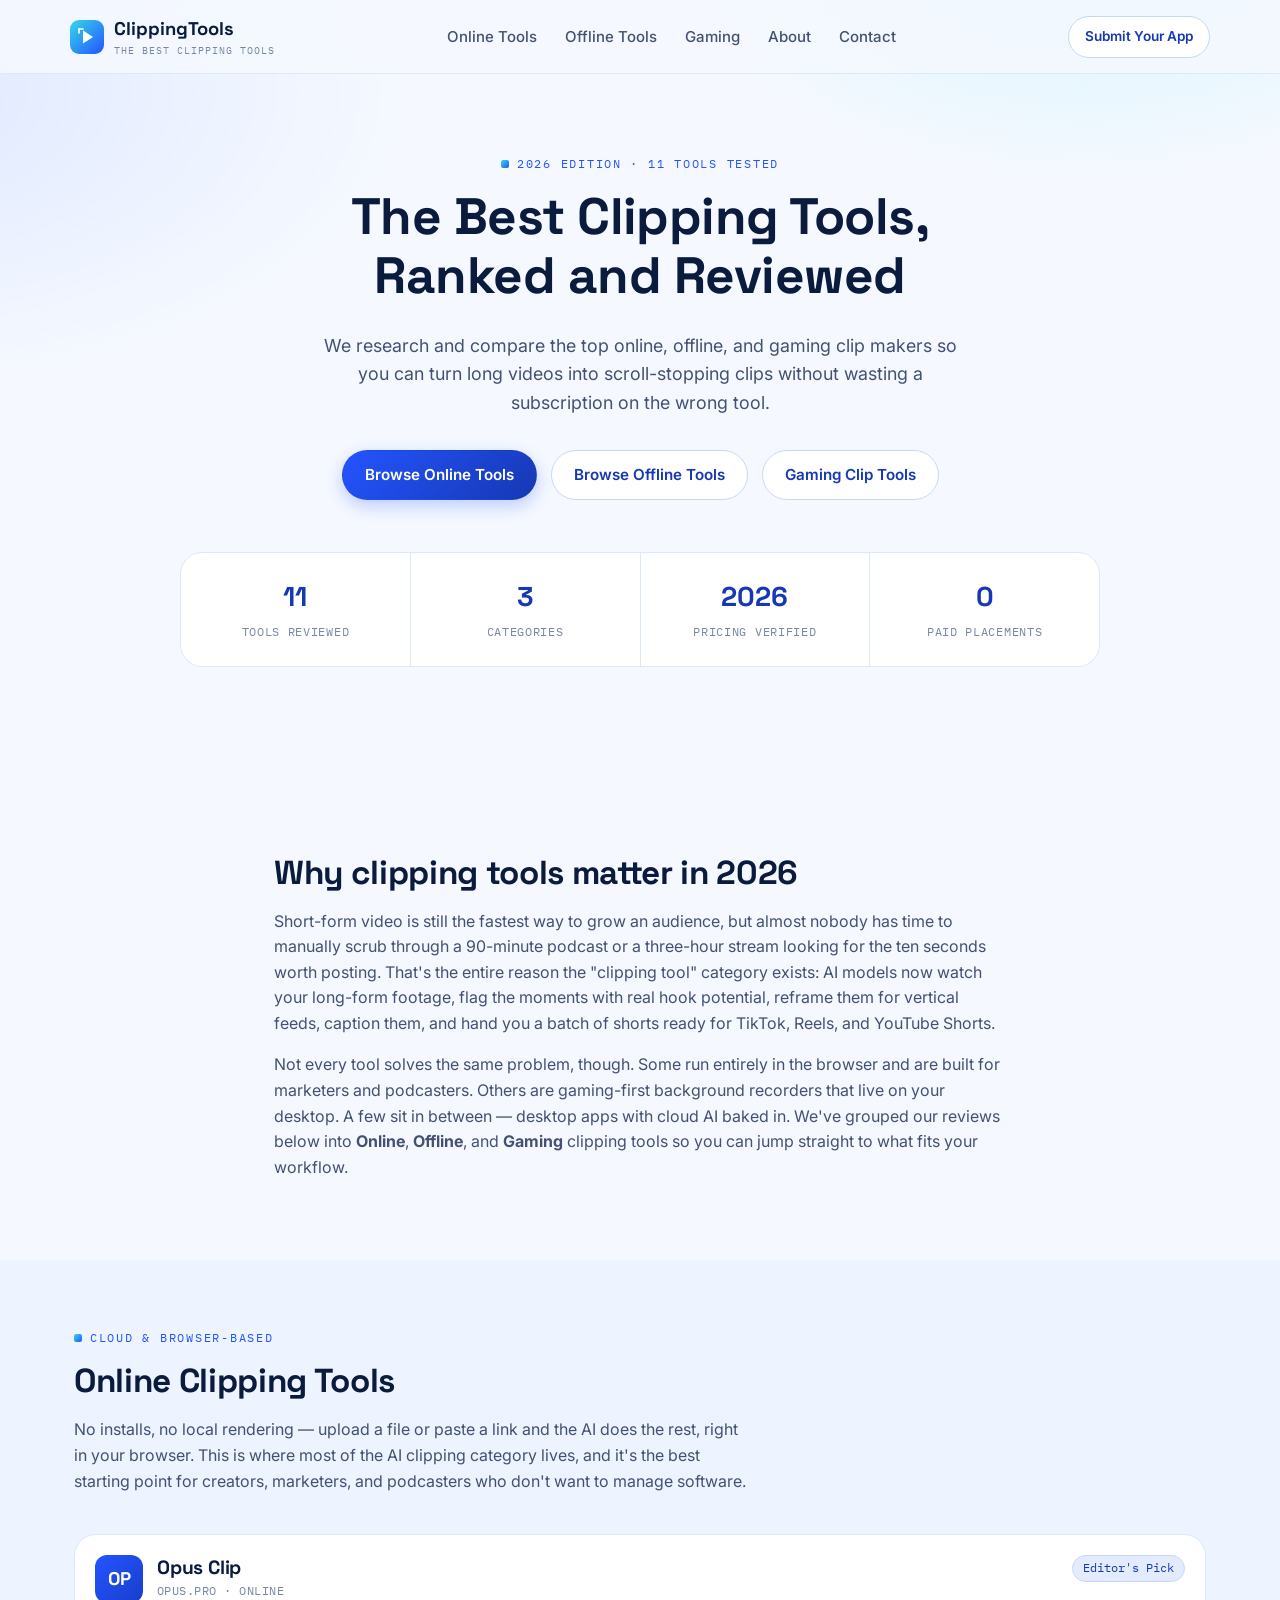
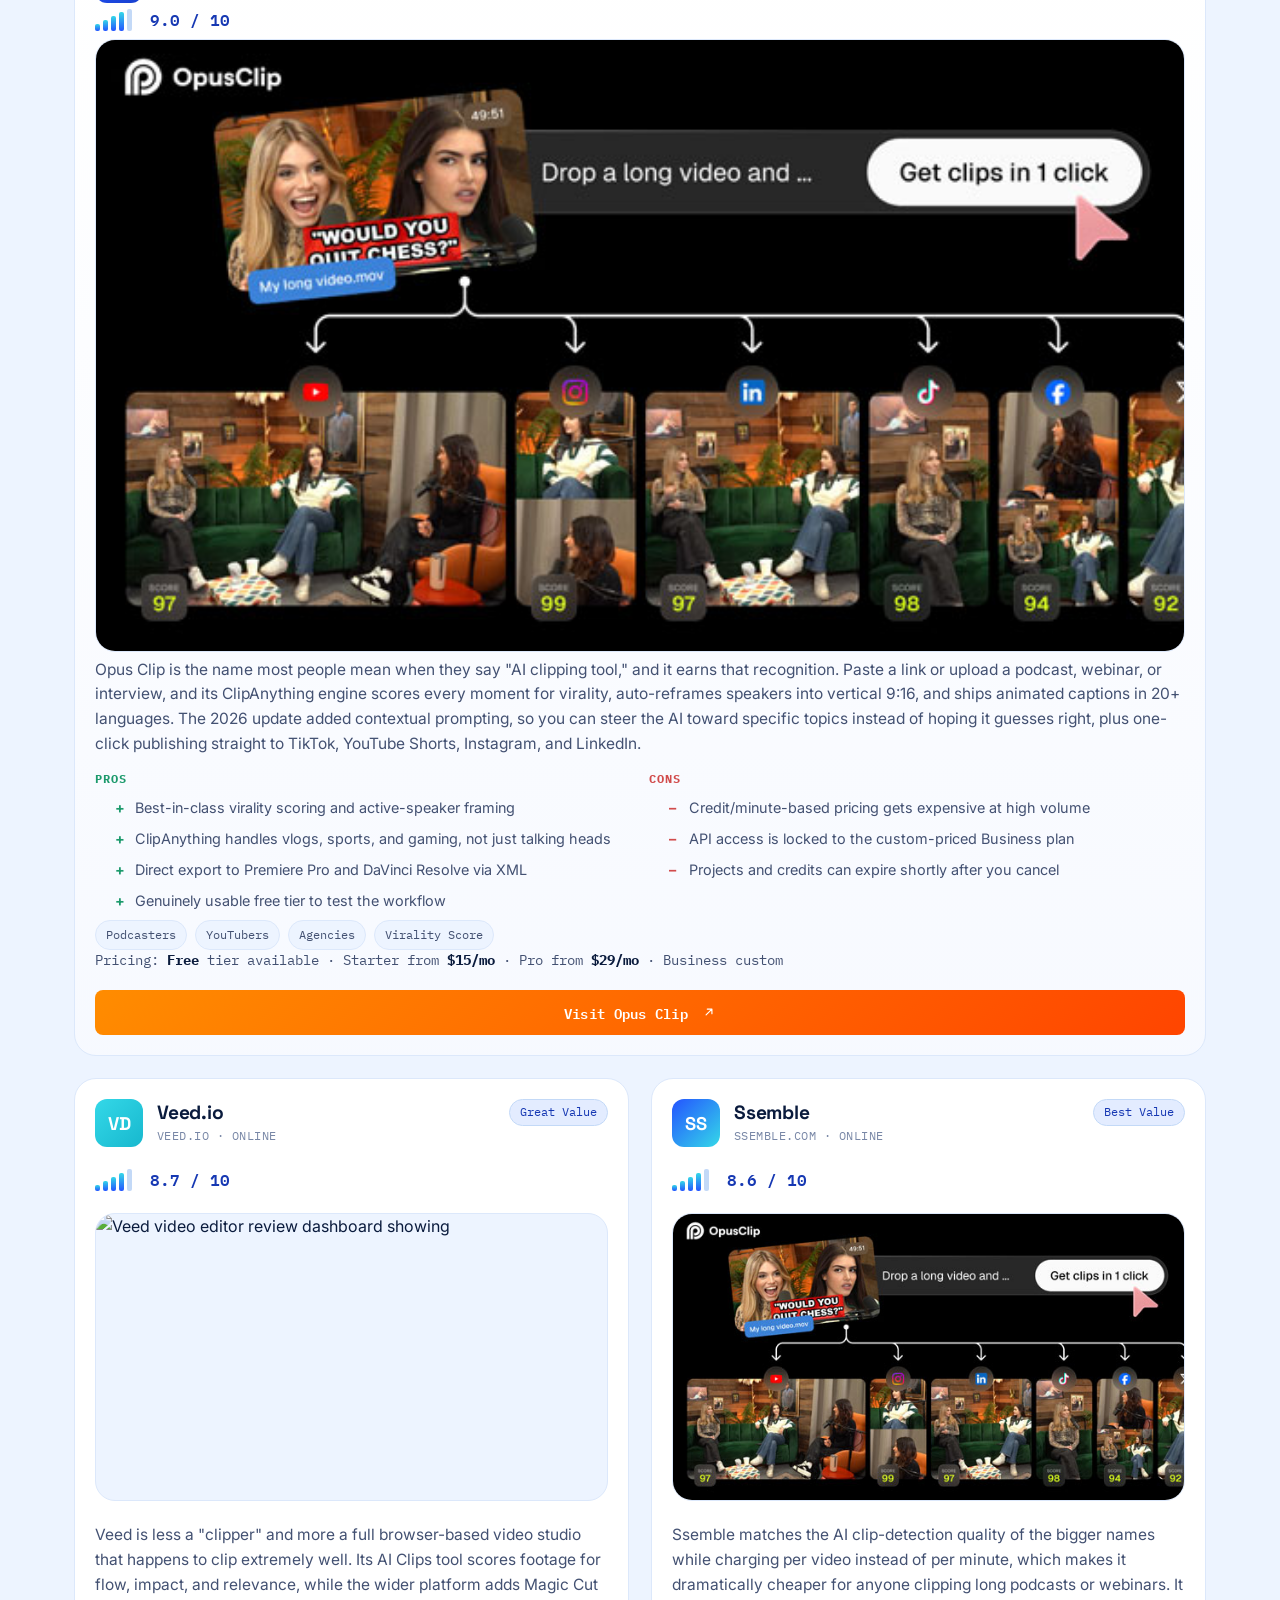
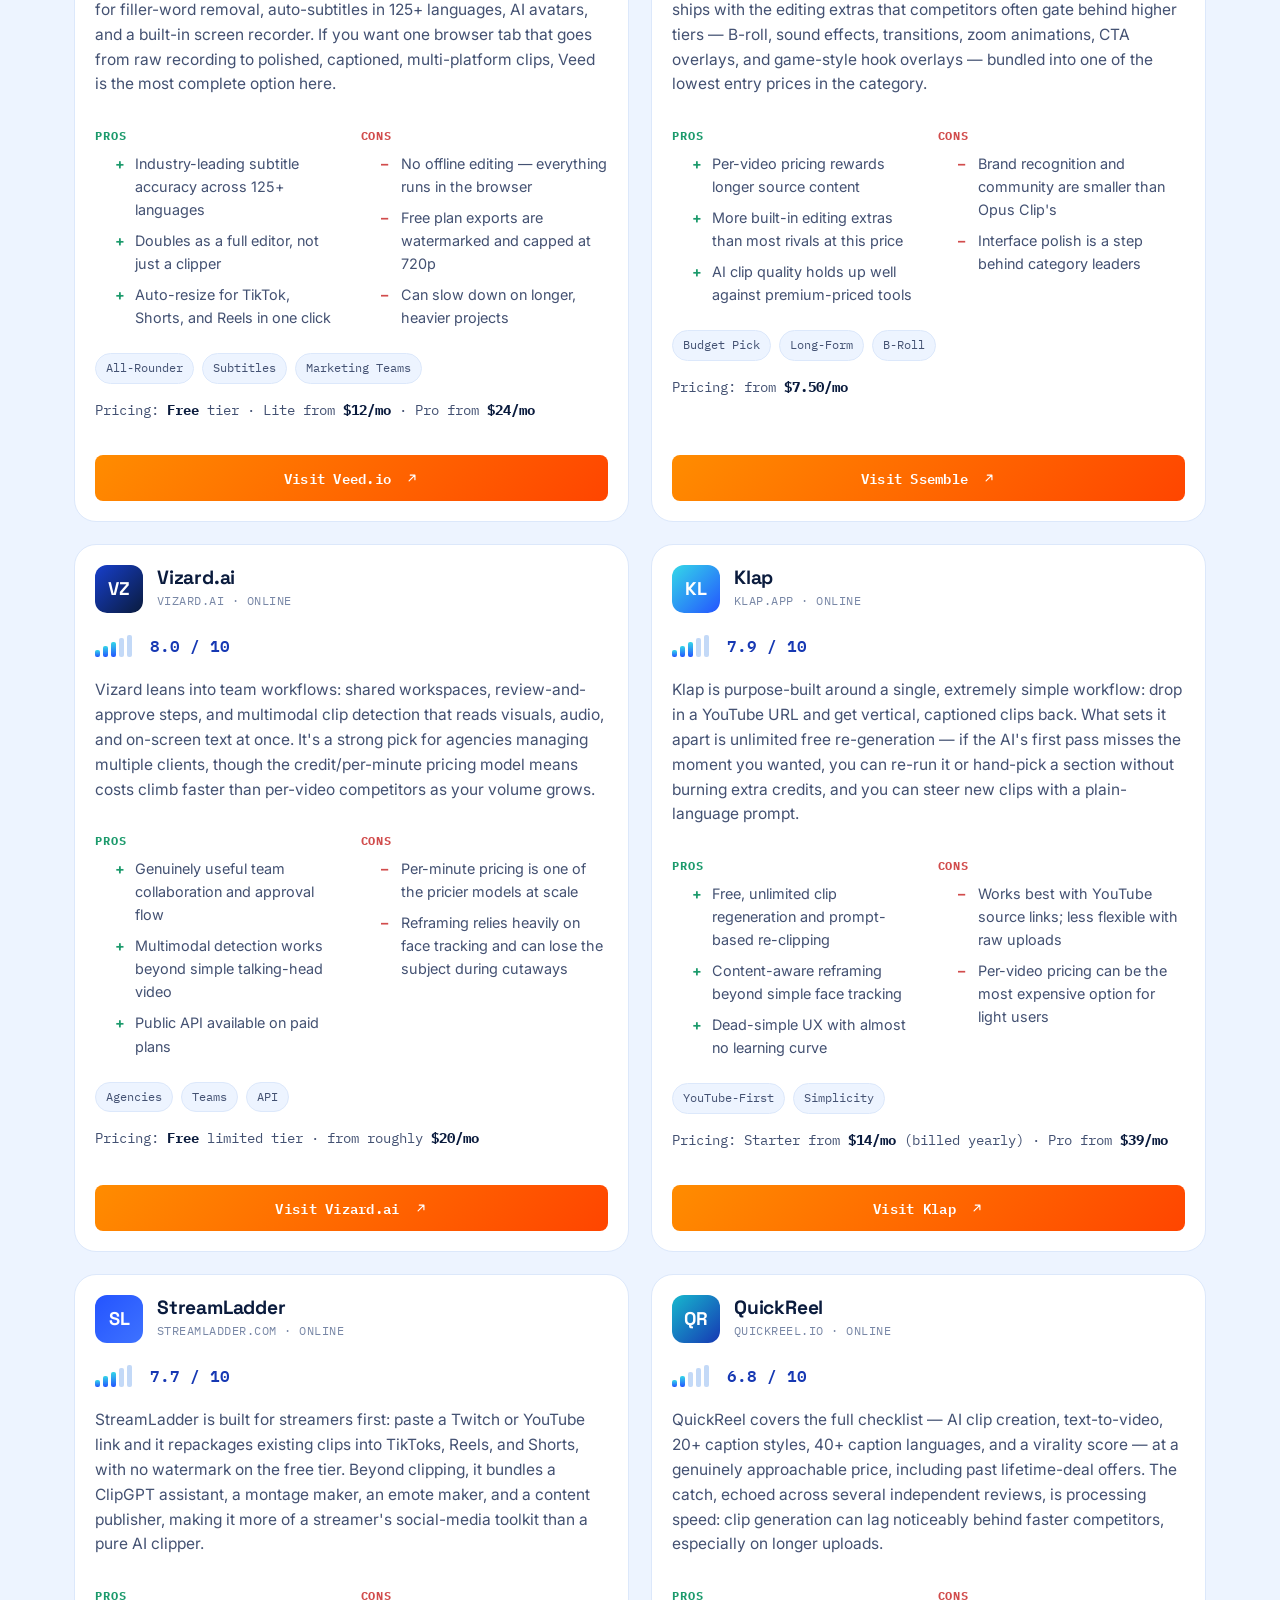
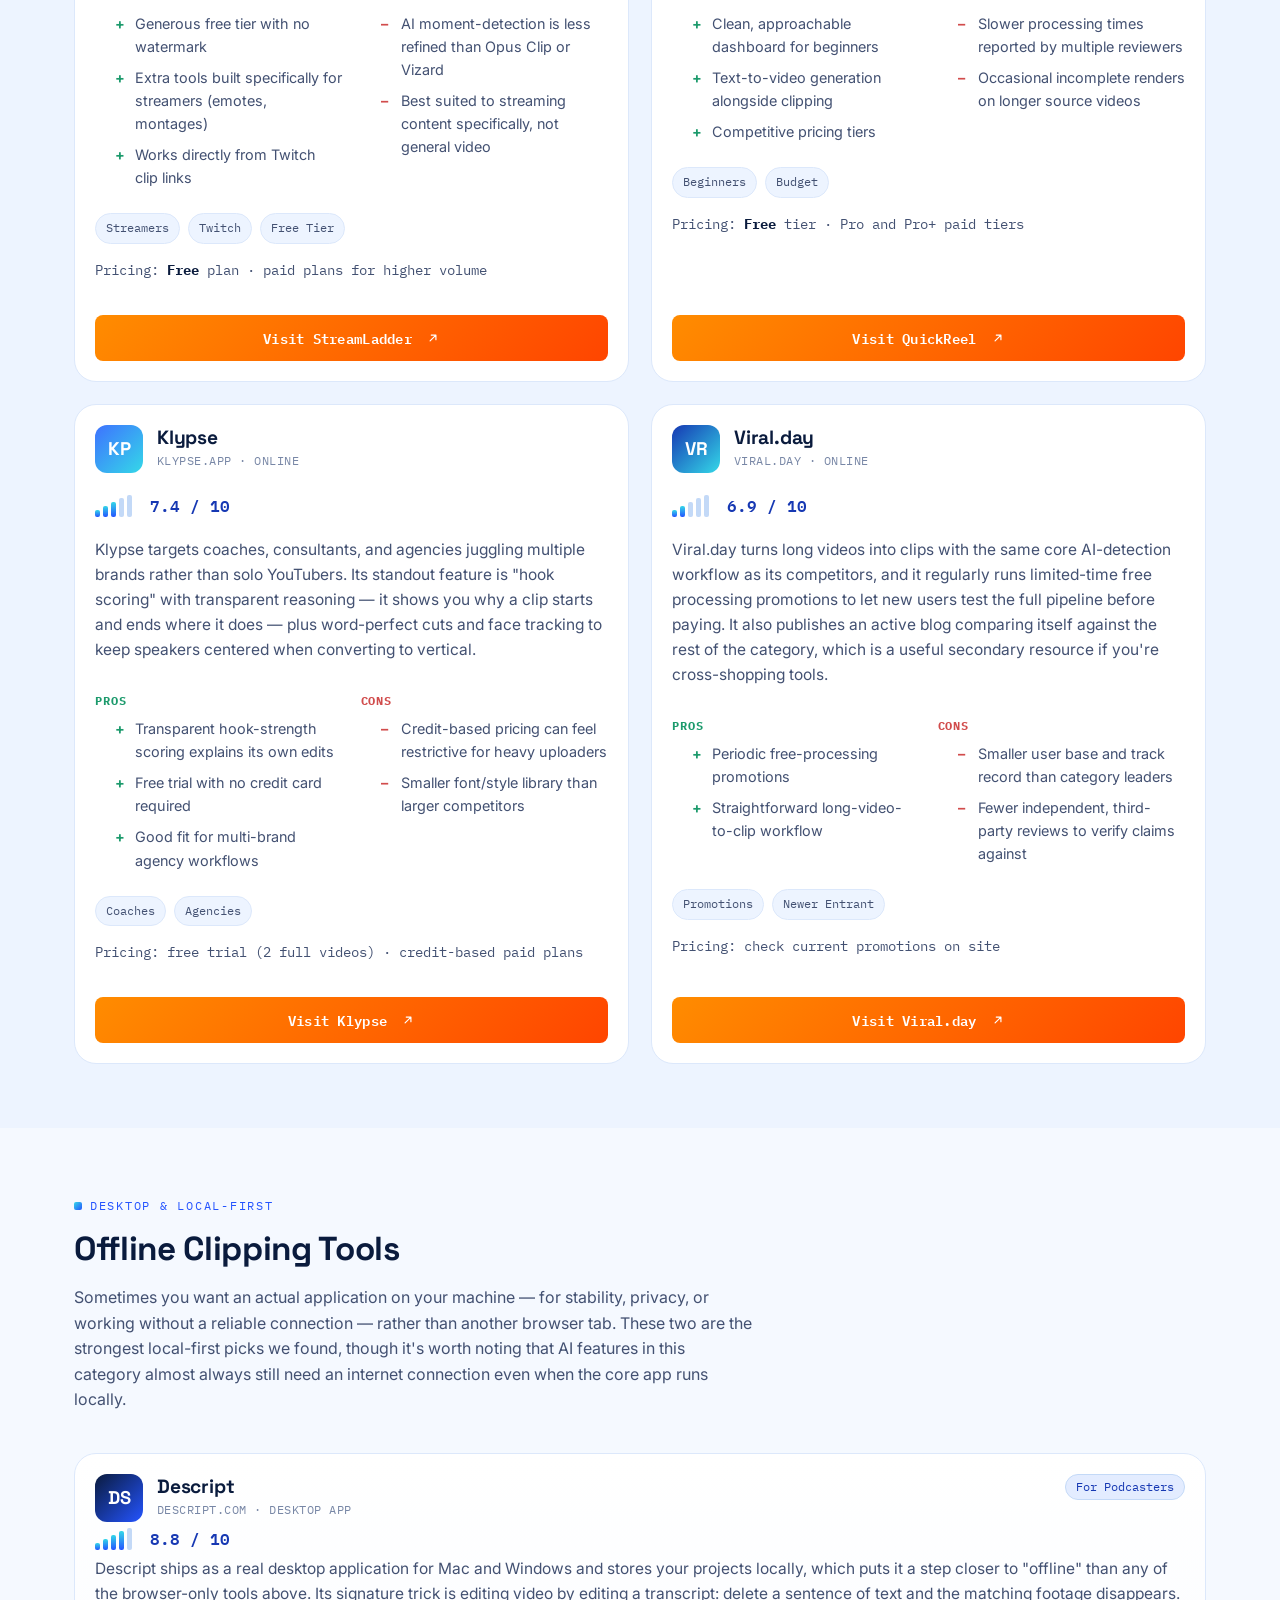
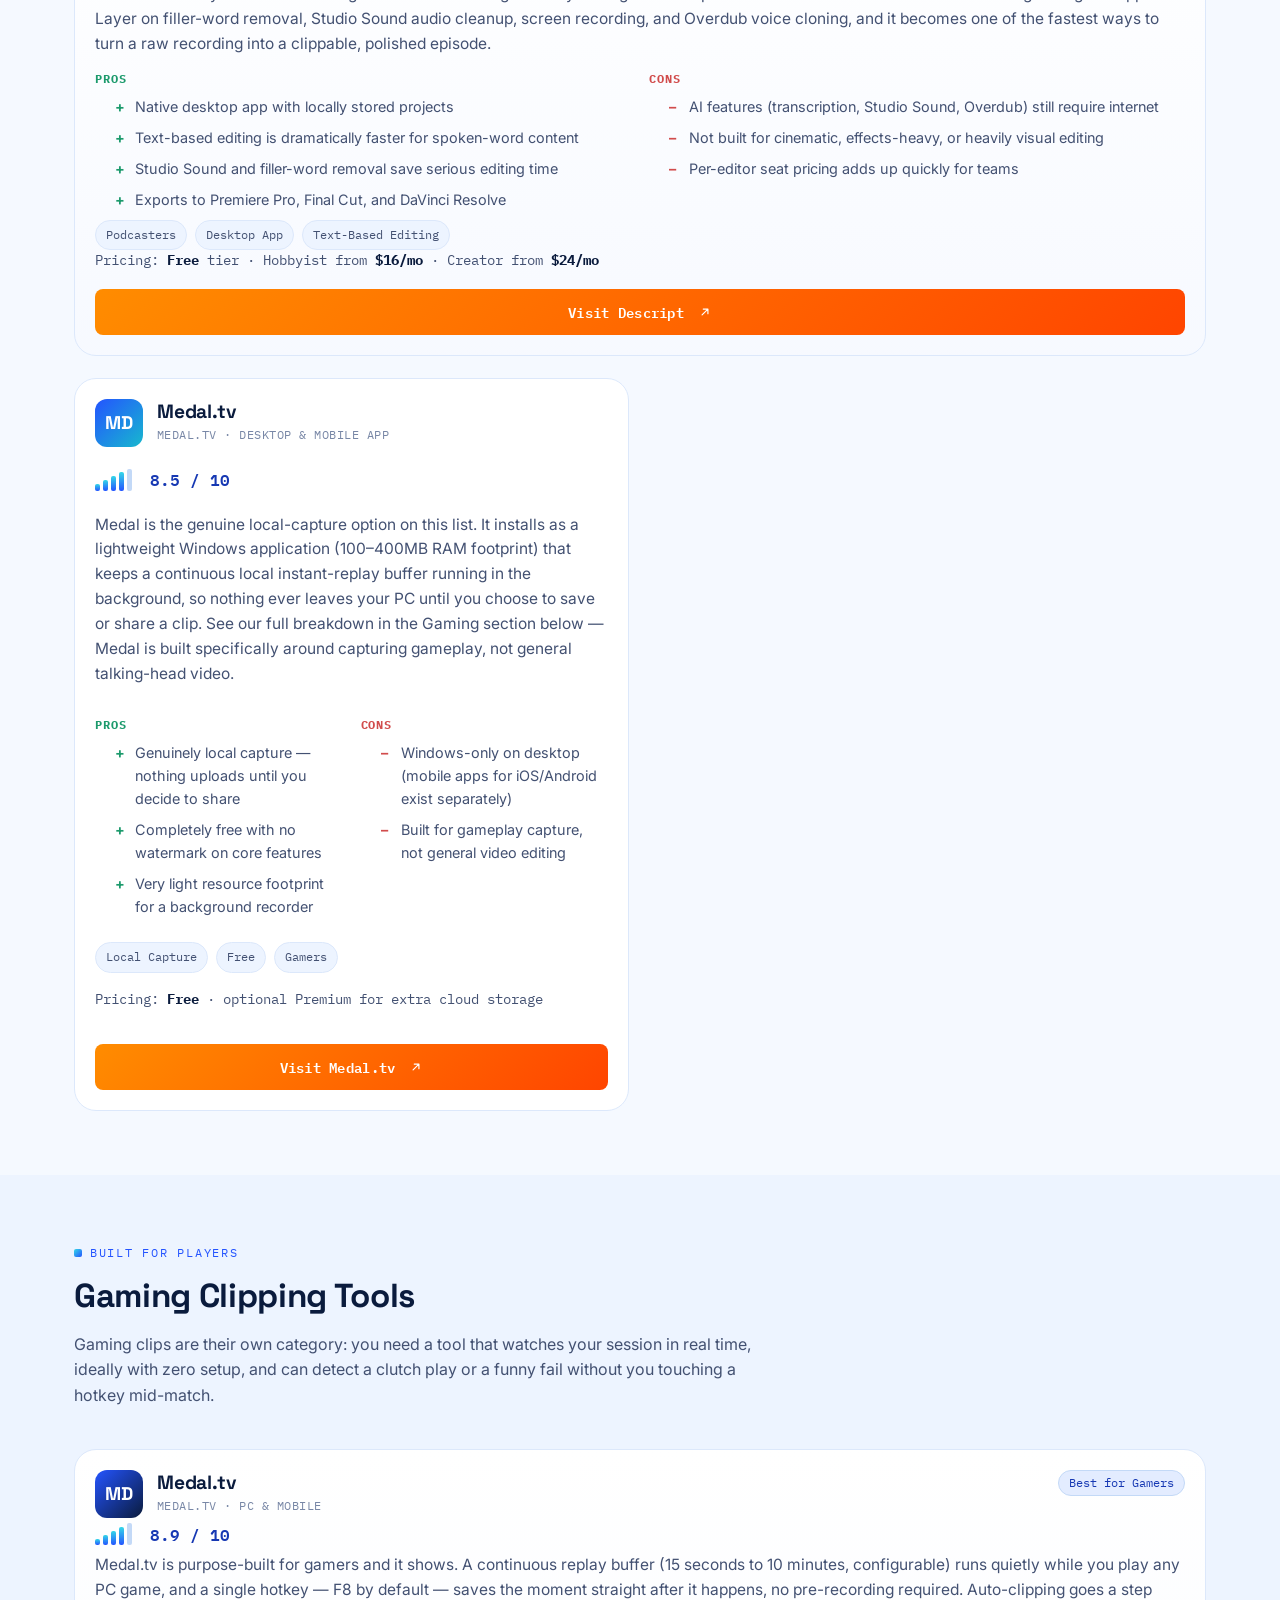
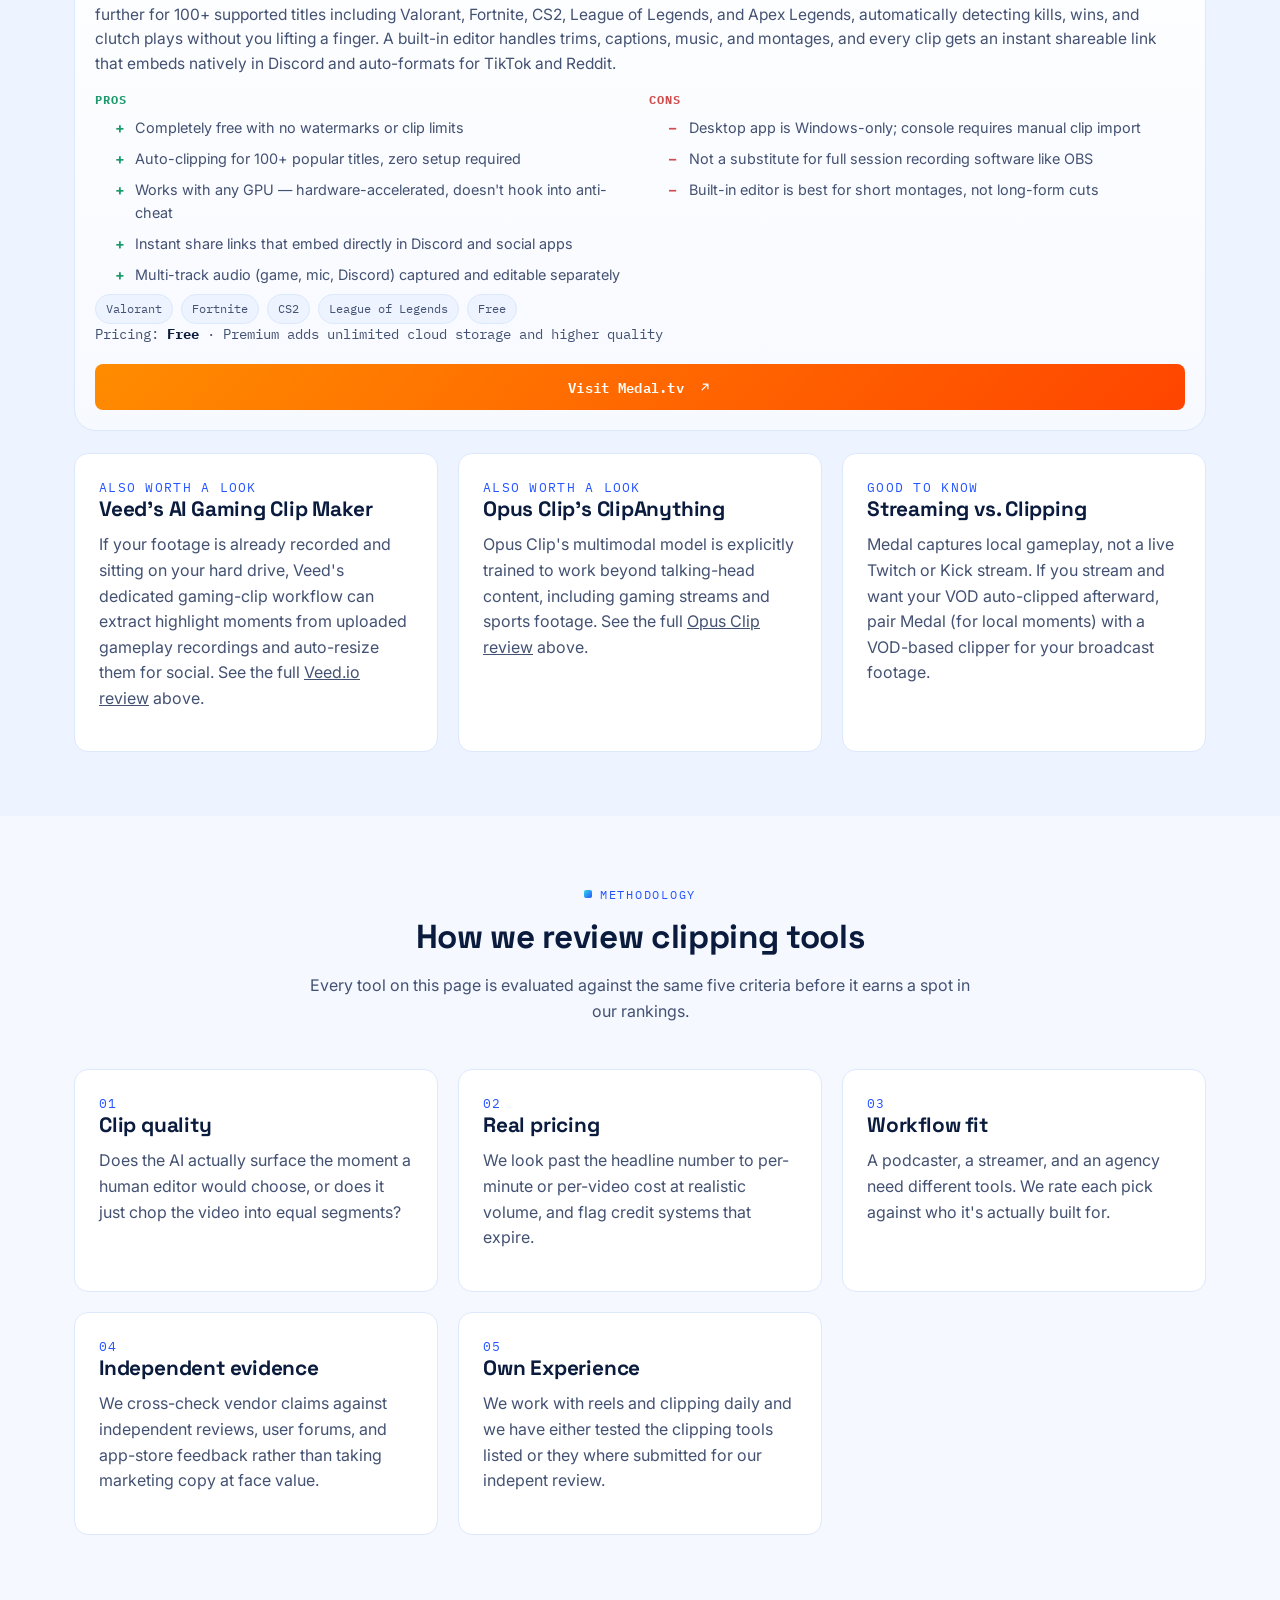
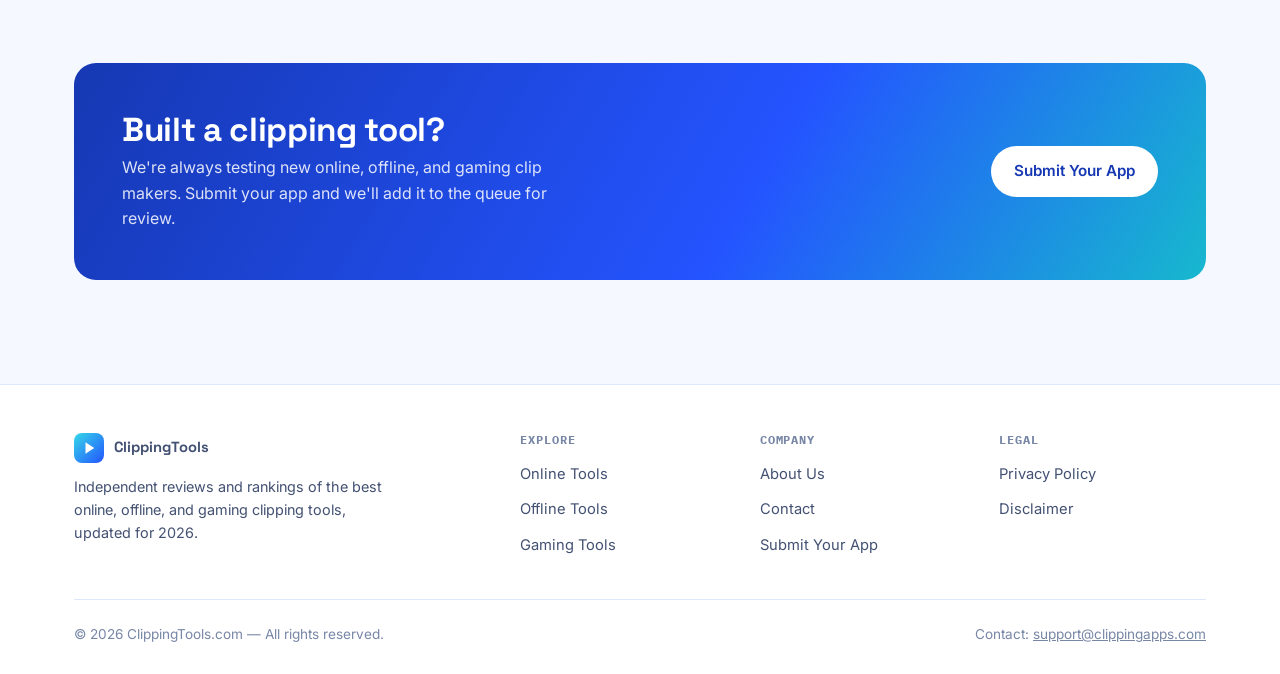
==== commit b4197c1f: "Update index.html" ====
--- a/index.html
+++ b/index.html
@@ -196,7 +196,7 @@
           </div>
 
              <div class="tool-media">
-          <img src="/assets/images/veed-review-screenshot.jpg" alt="Opus Clip dashboard showing AI virality scoring on a podcast clip" loading="lazy" width="600" height="338" />
+          <img src="/assets/images/veed-review-screenshot.jpg" alt="Veed video editor review dashboard showing" loading="lazy" width="600" height="338" />
           </div>
 
 
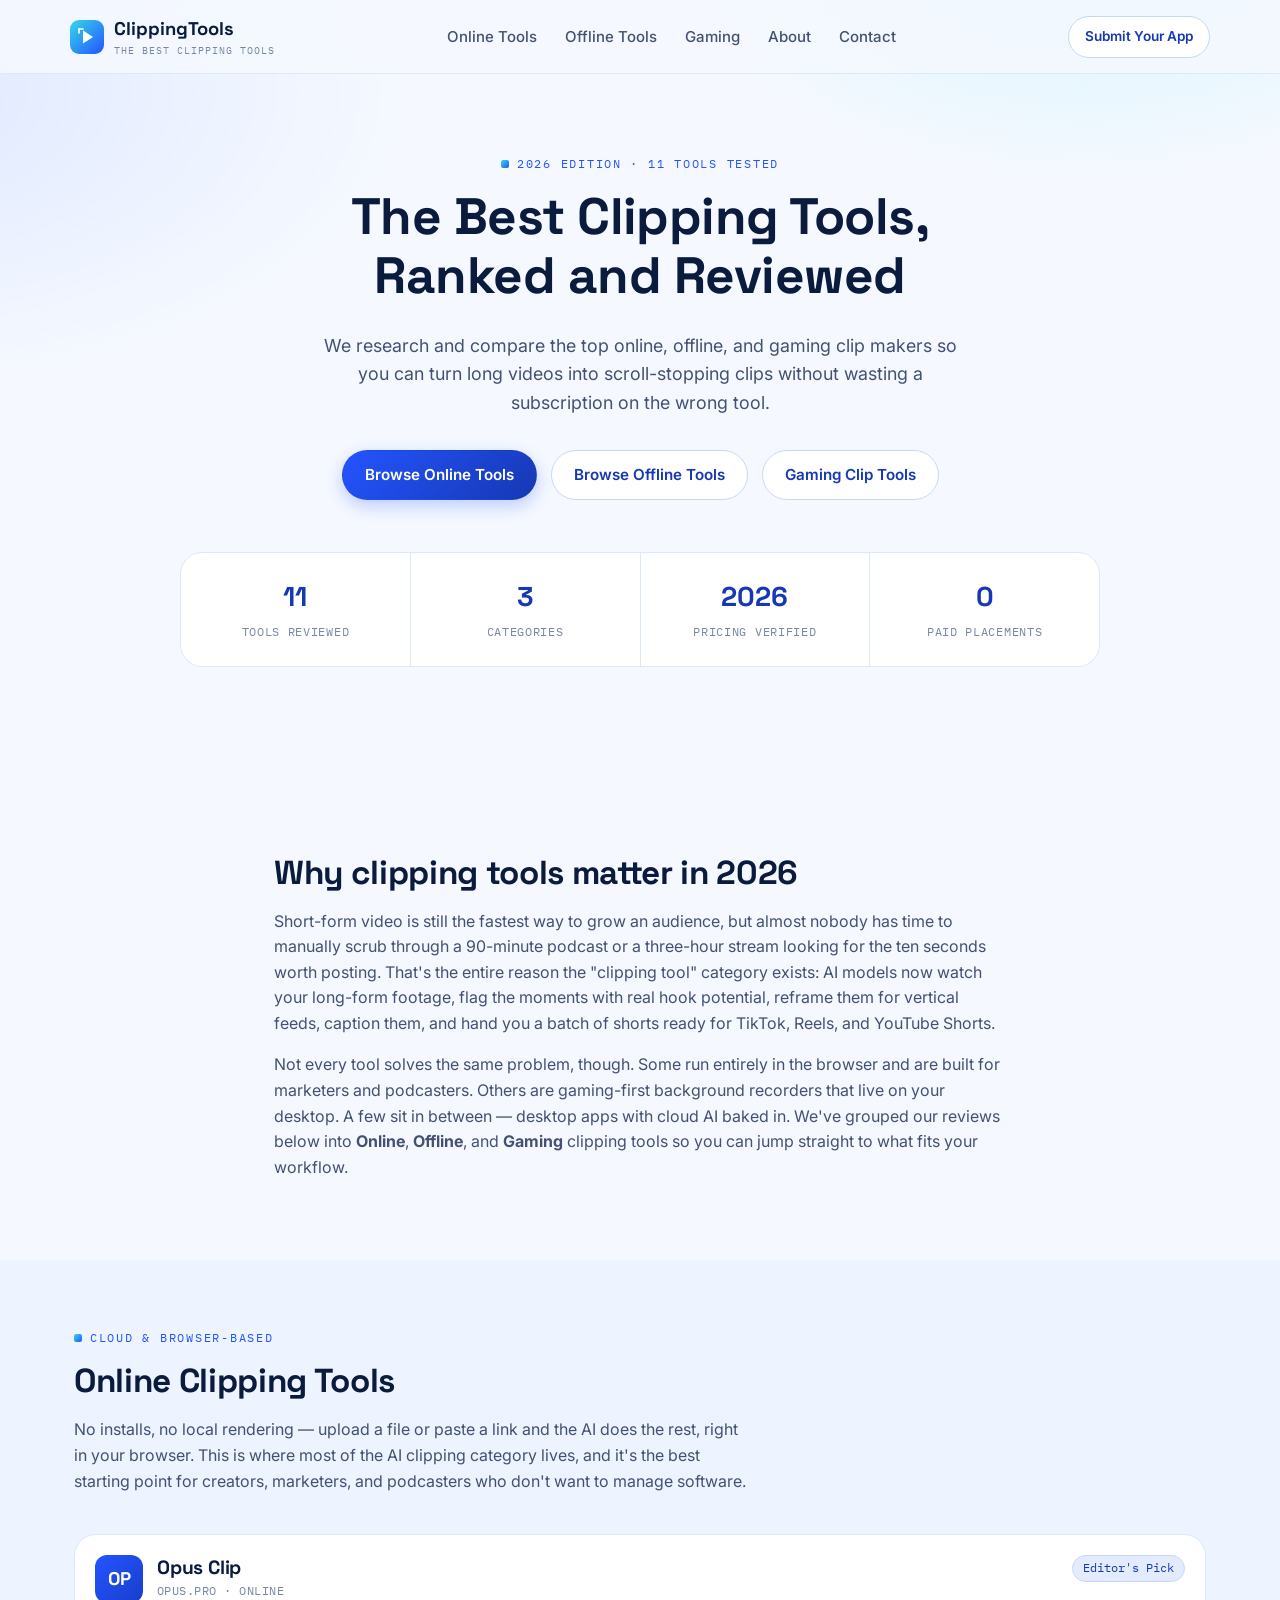
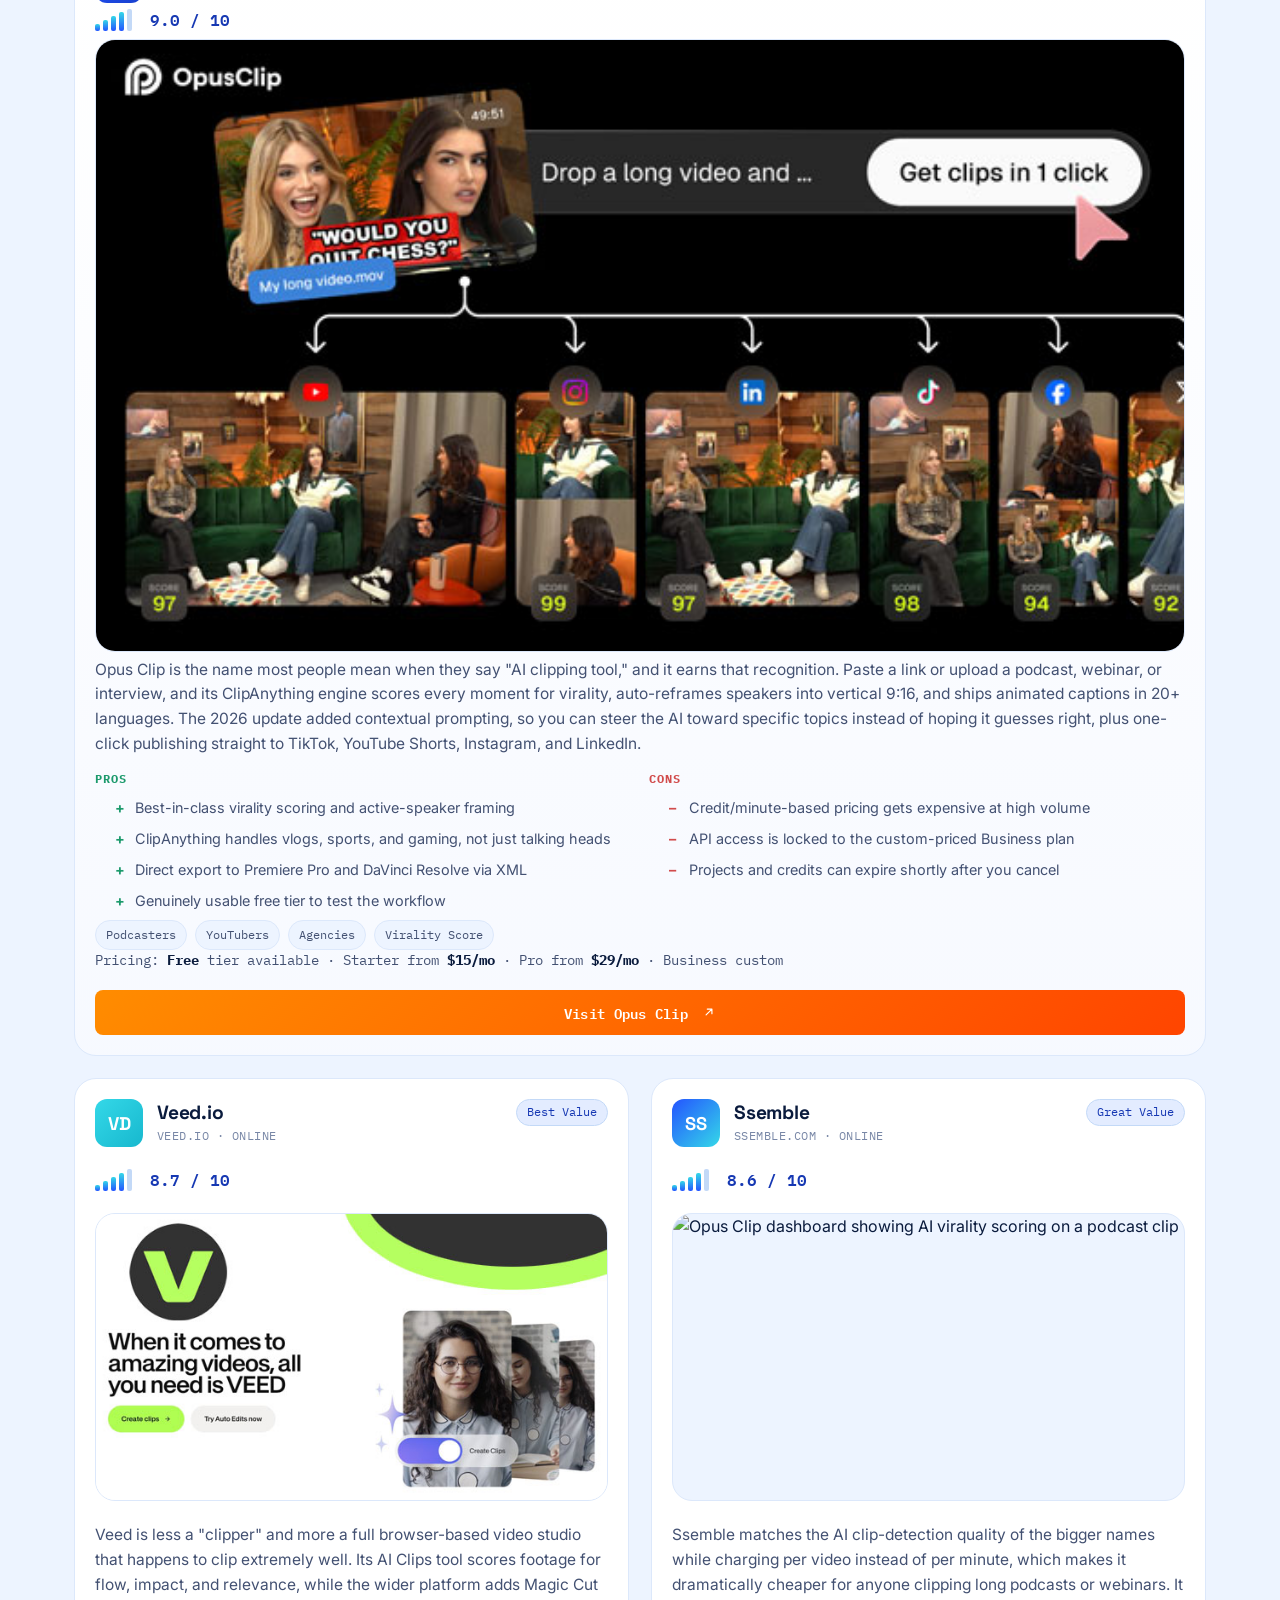
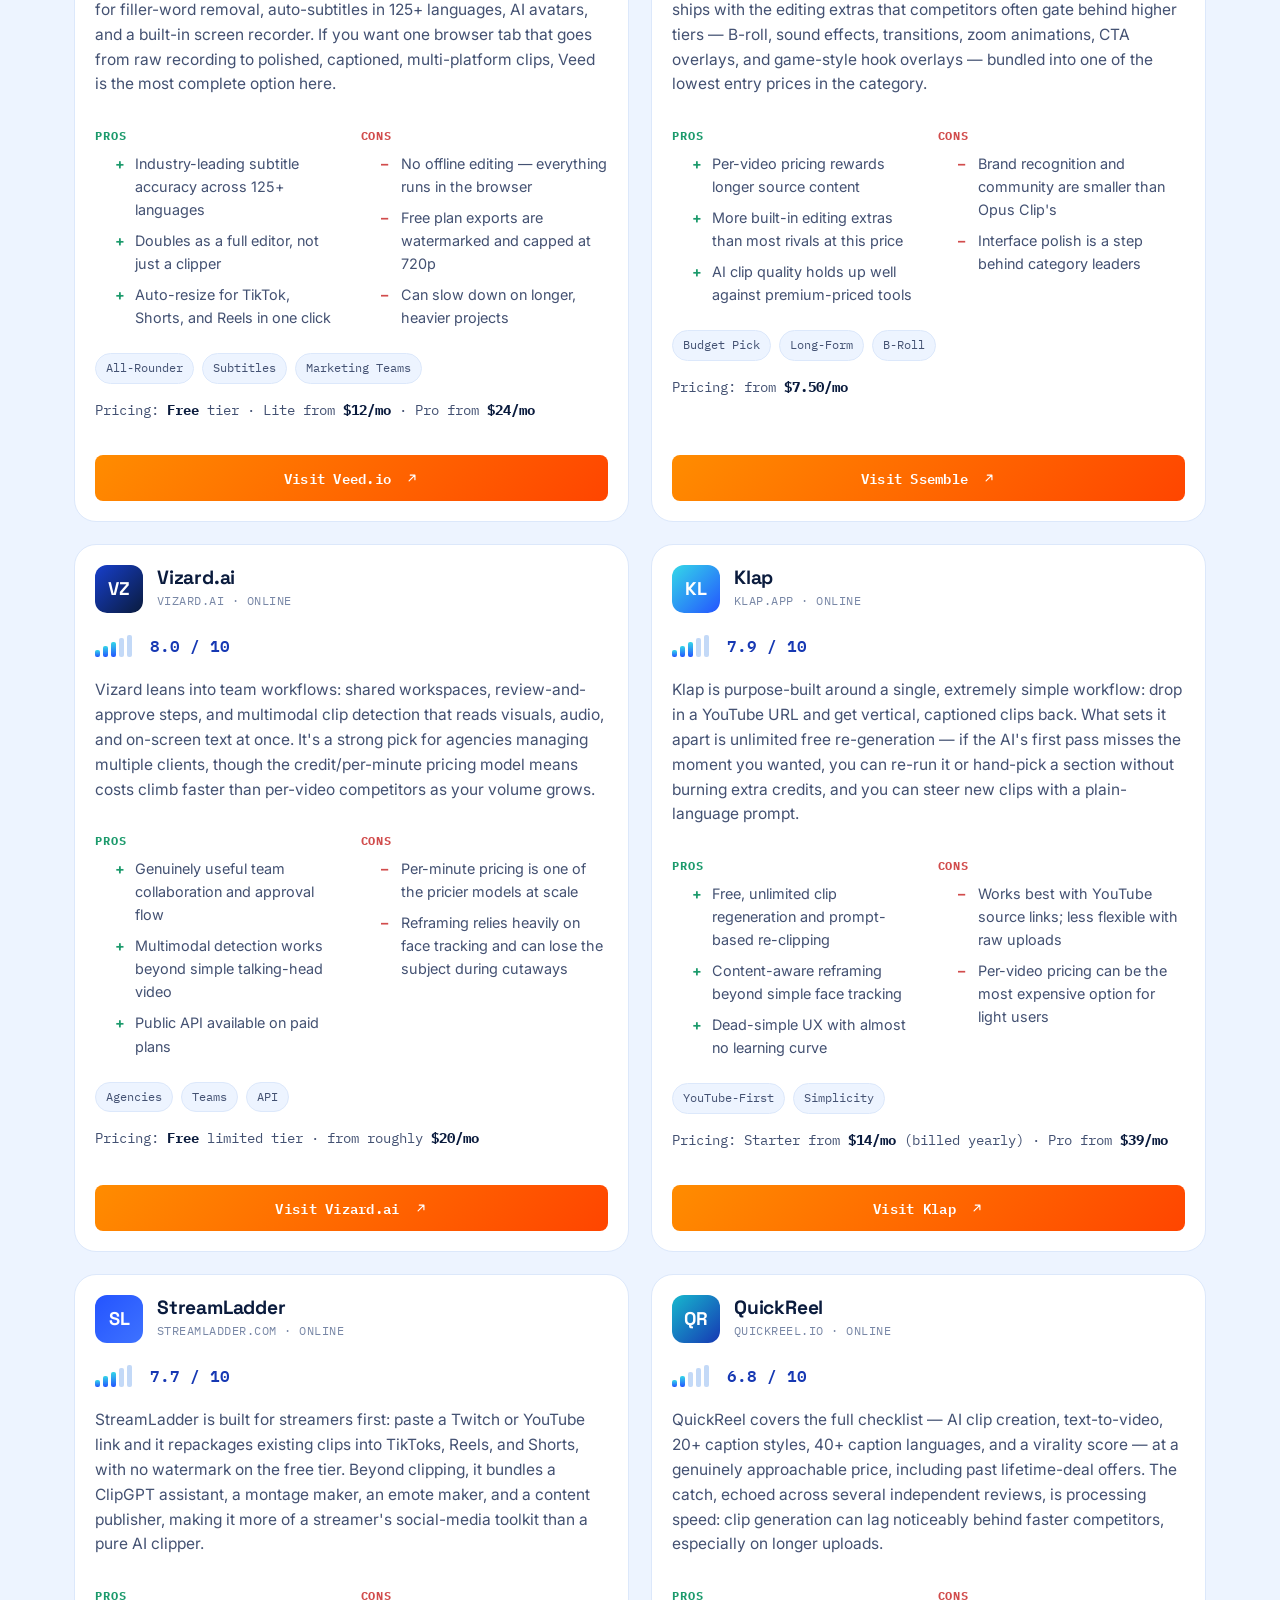
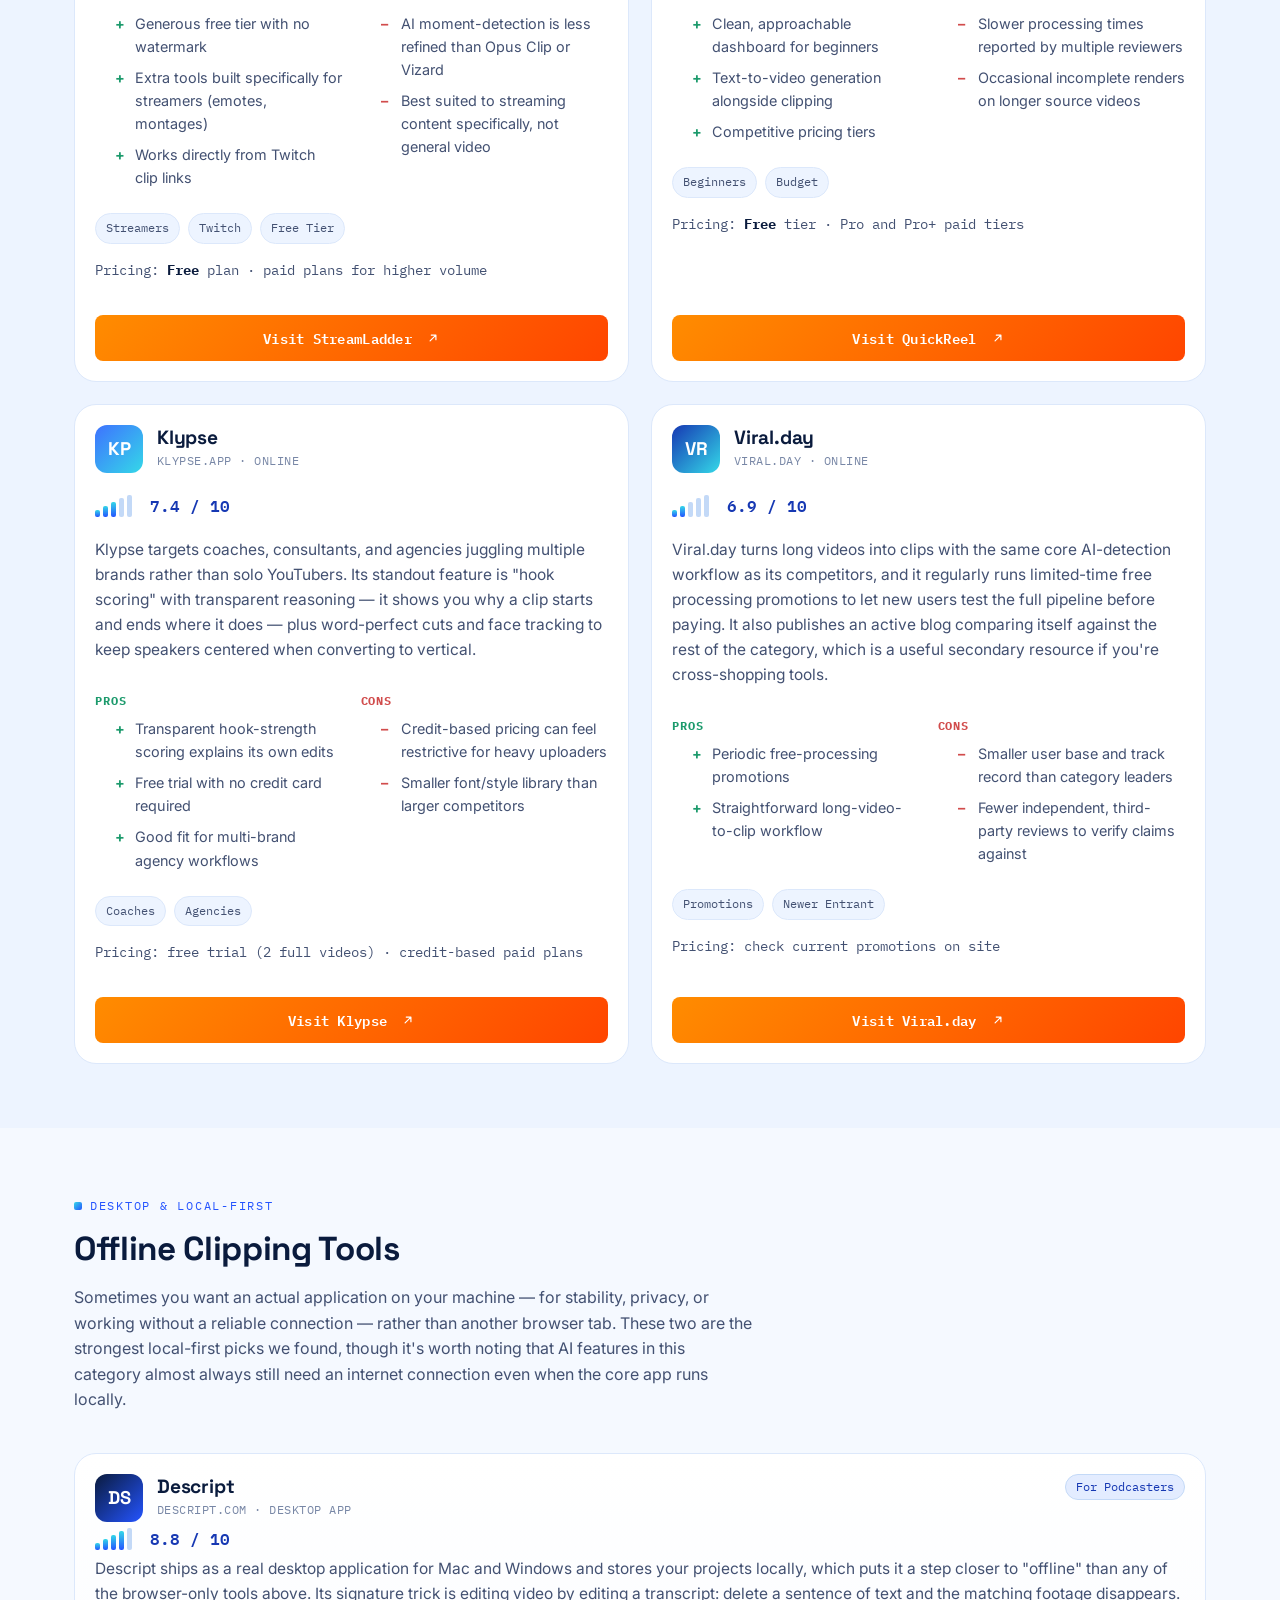
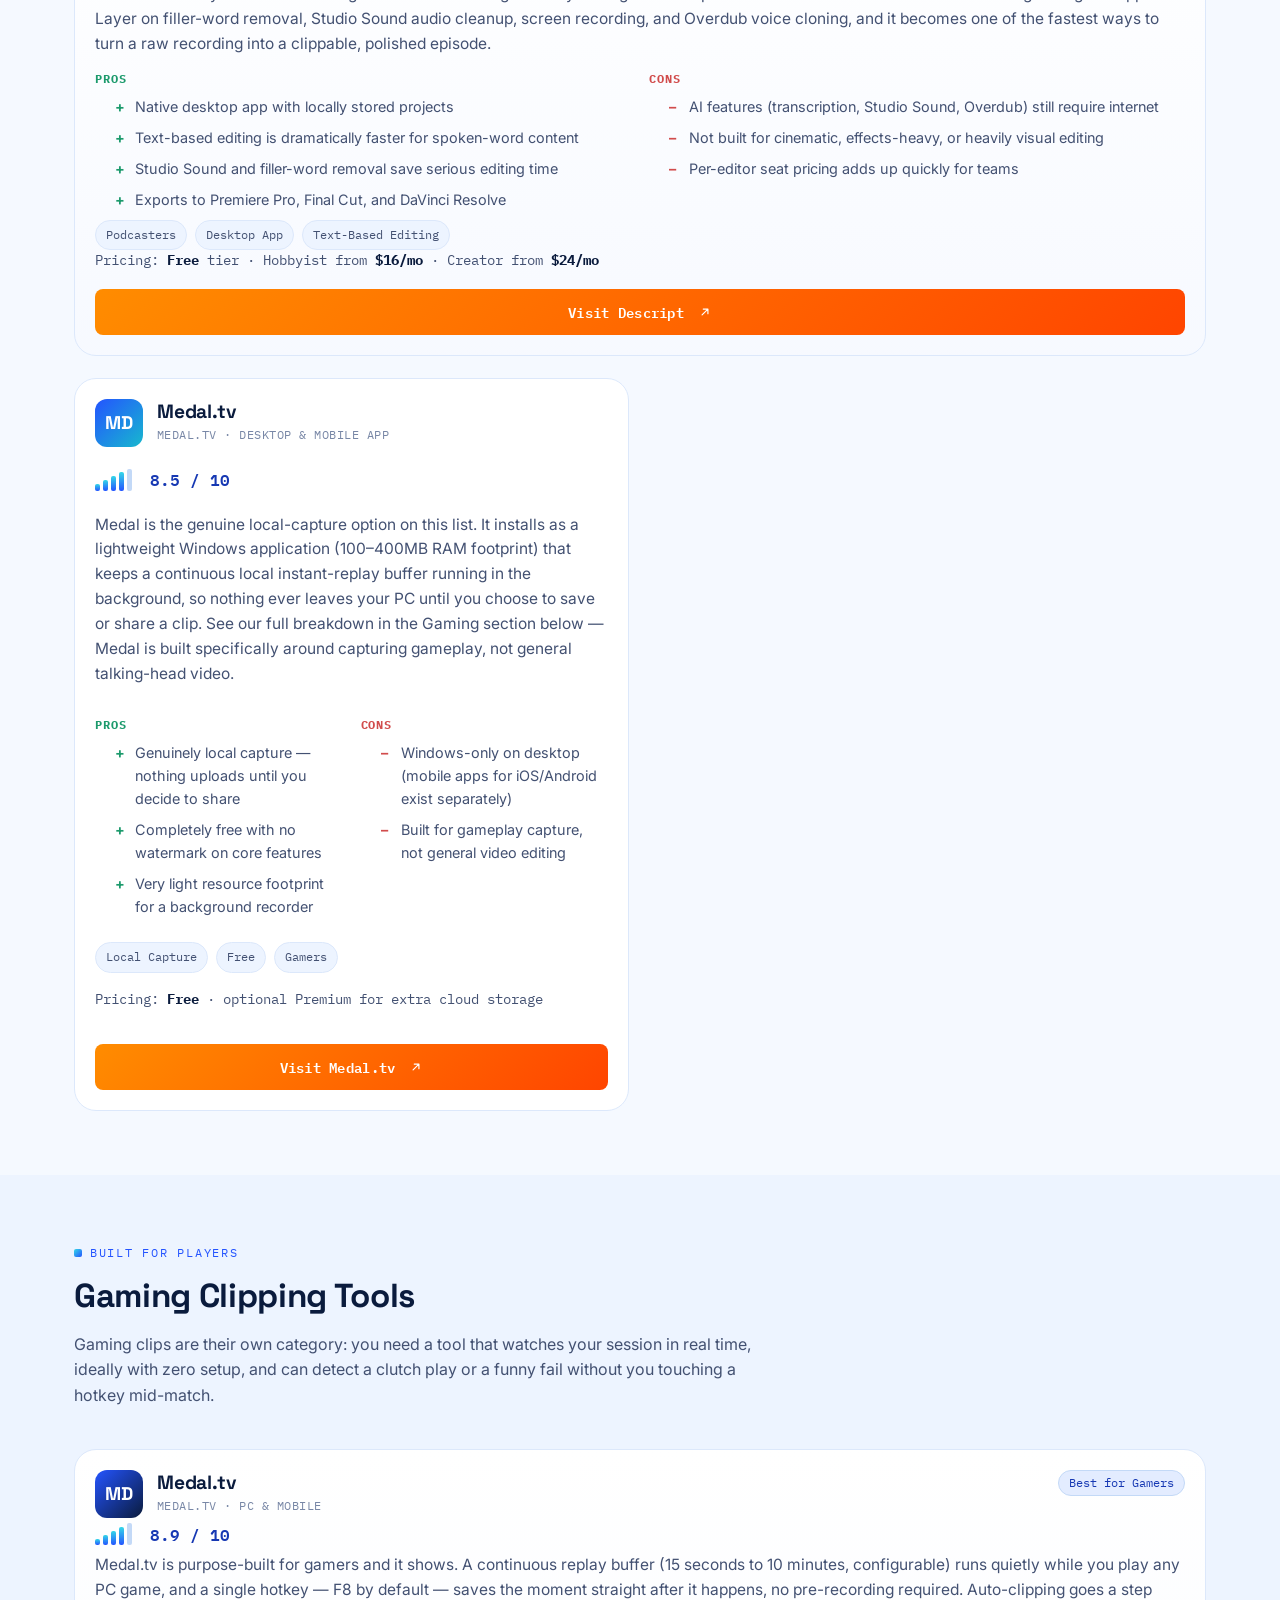
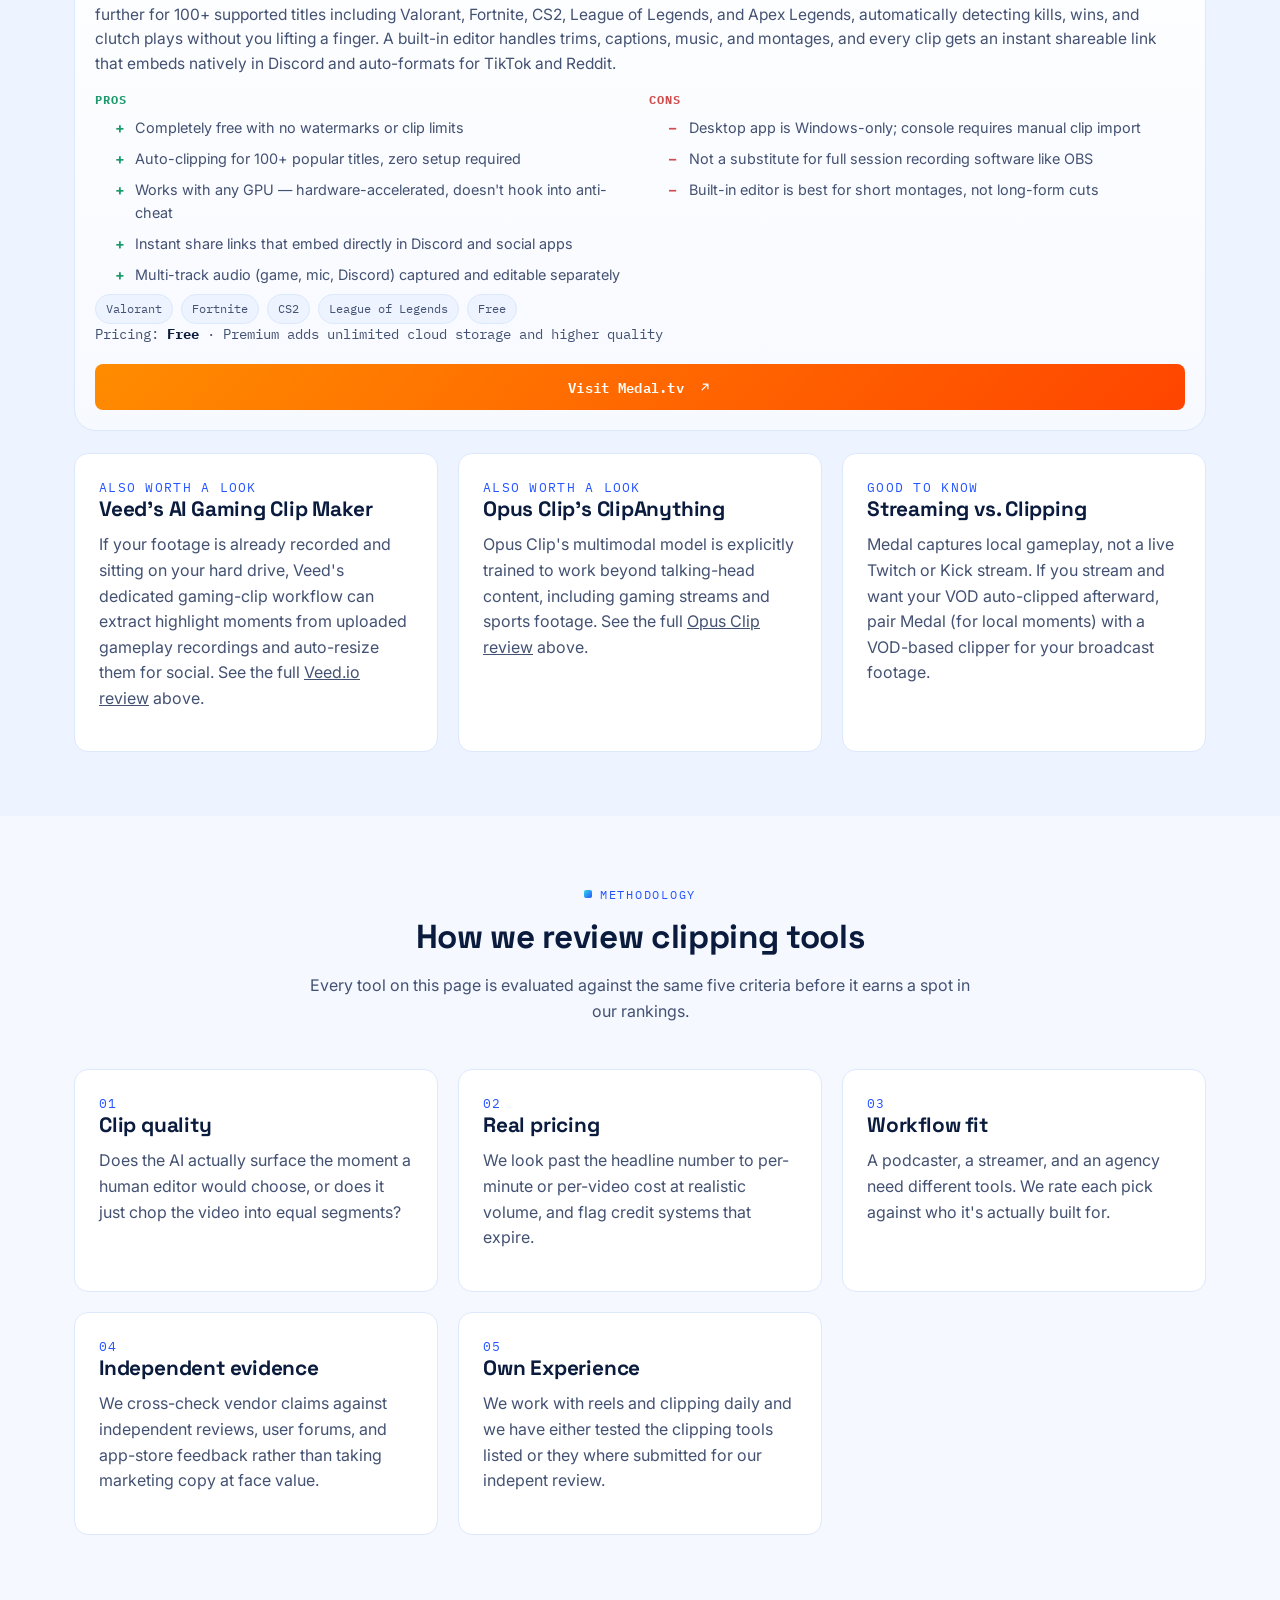
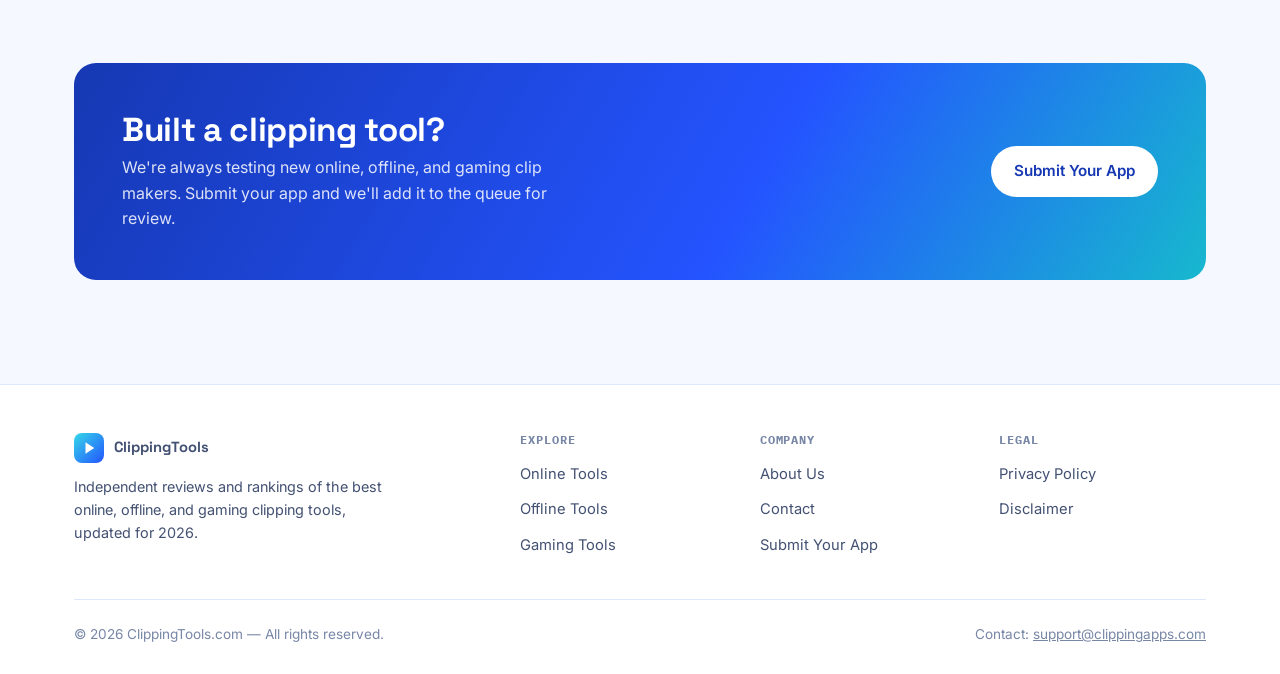
==== commit a1c6174a: "Update index.html" ====
--- a/index.html
+++ b/index.html
@@ -188,7 +188,7 @@
               <div class="tool-mark" style="background:linear-gradient(135deg,#34D8E8,#17B8CE)">VD</div>
               <div><h3 class="tool-name">Veed.io</h3><div class="tool-tagline">veed.io · Online</div></div>
             </div>
-              <span class="rank-tag">Great Value</span>
+              <span class="rank-tag">Best Value</span>
           </div>
           <div class="signal">
             <div class="signal-bars"><i class="on"></i><i class="on"></i><i class="on"></i><i class="on"></i><i></i></div>
@@ -234,7 +234,7 @@
               <div class="tool-mark" style="background:linear-gradient(135deg,#2454FF,#34D8E8)">SS</div>
               <div><h3 class="tool-name">Ssemble</h3><div class="tool-tagline">ssemble.com · Online</div></div>
             </div>
-            <span class="rank-tag">Best Value</span>
+            <span class="rank-tag">Great Value</span>
           </div>
           <div class="signal">
             <div class="signal-bars"><i class="on"></i><i class="on"></i><i class="on"></i><i class="on"></i><i></i></div>
@@ -242,7 +242,7 @@
           </div>
 
               <div class="tool-media">
-          <img src="/assets/images/opus-clip-screenshot.jpg" alt="Opus Clip dashboard showing AI virality scoring on a podcast clip" loading="lazy" width="600" height="338" />
+          <img src="/assets/images/ssemble-clip-maker-review.jpg" alt="Opus Clip dashboard showing AI virality scoring on a podcast clip" loading="lazy" width="600" height="338" />
           </div>
 
 
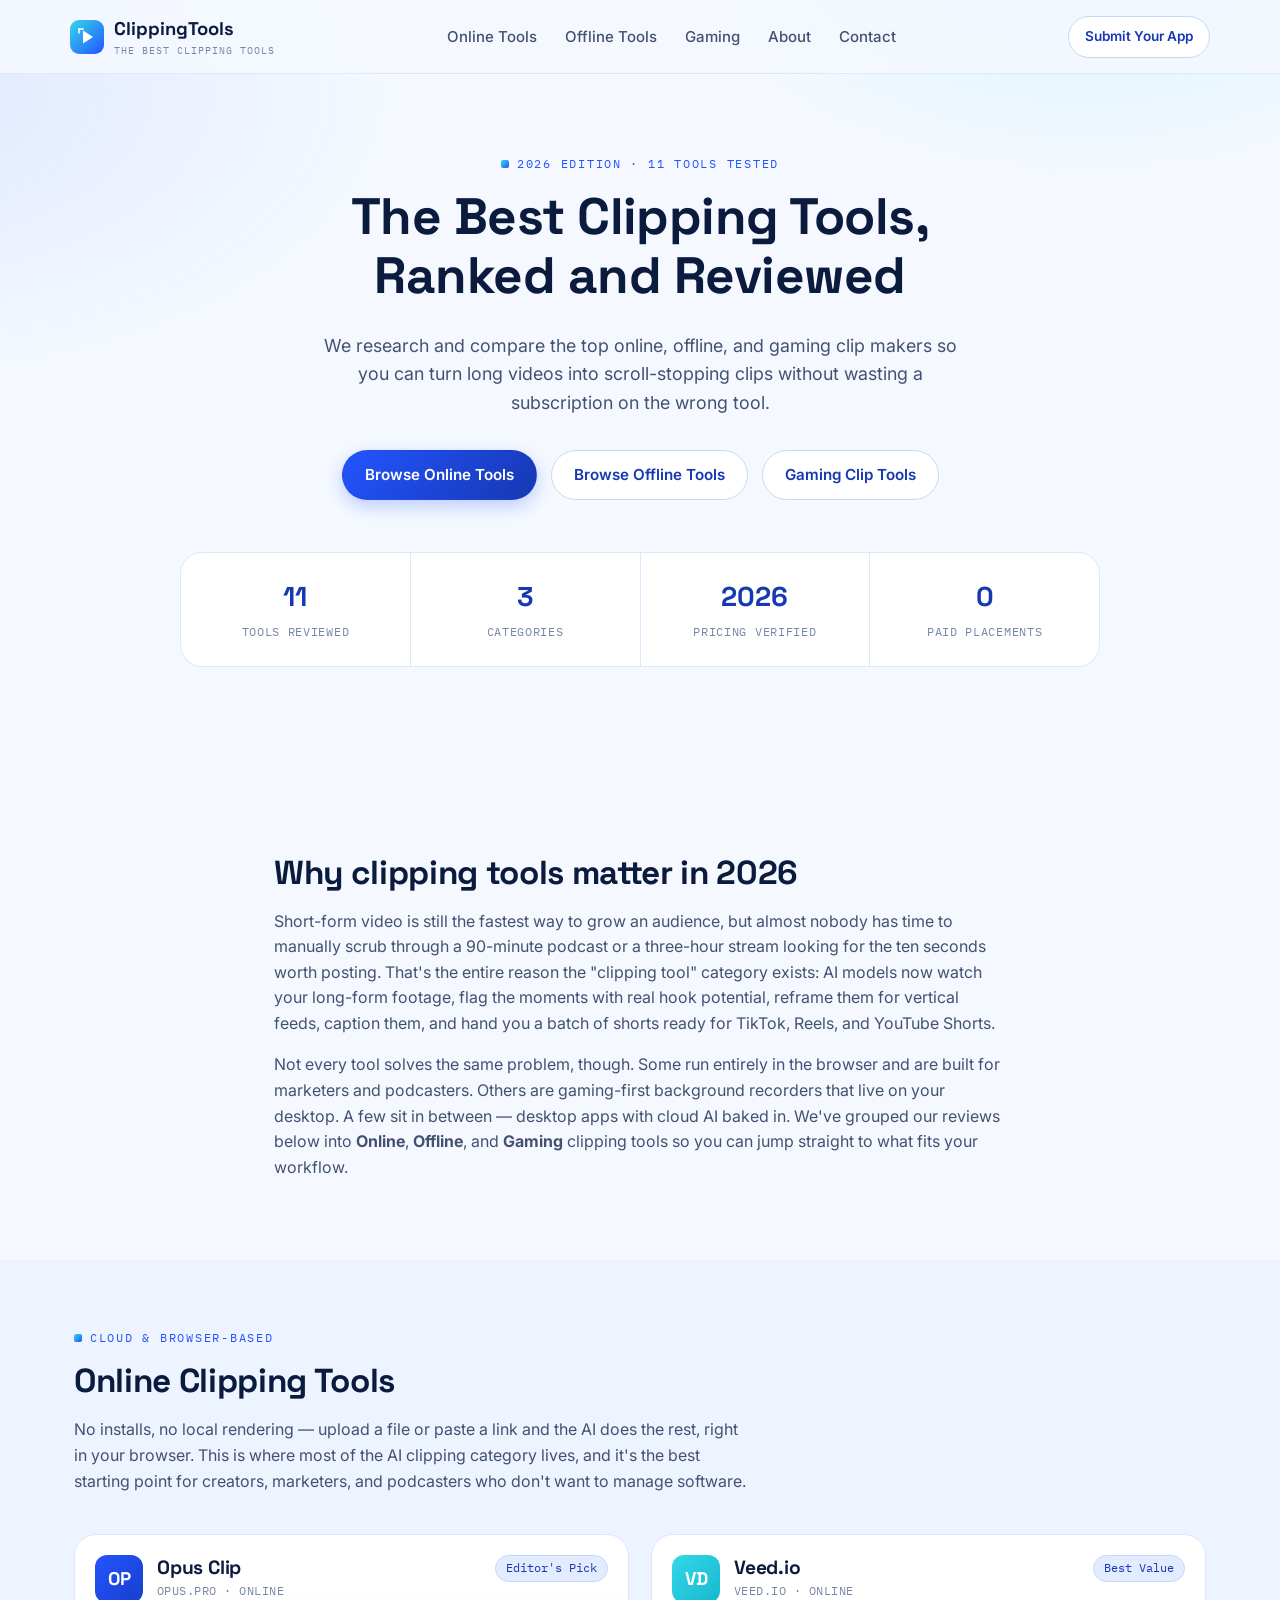
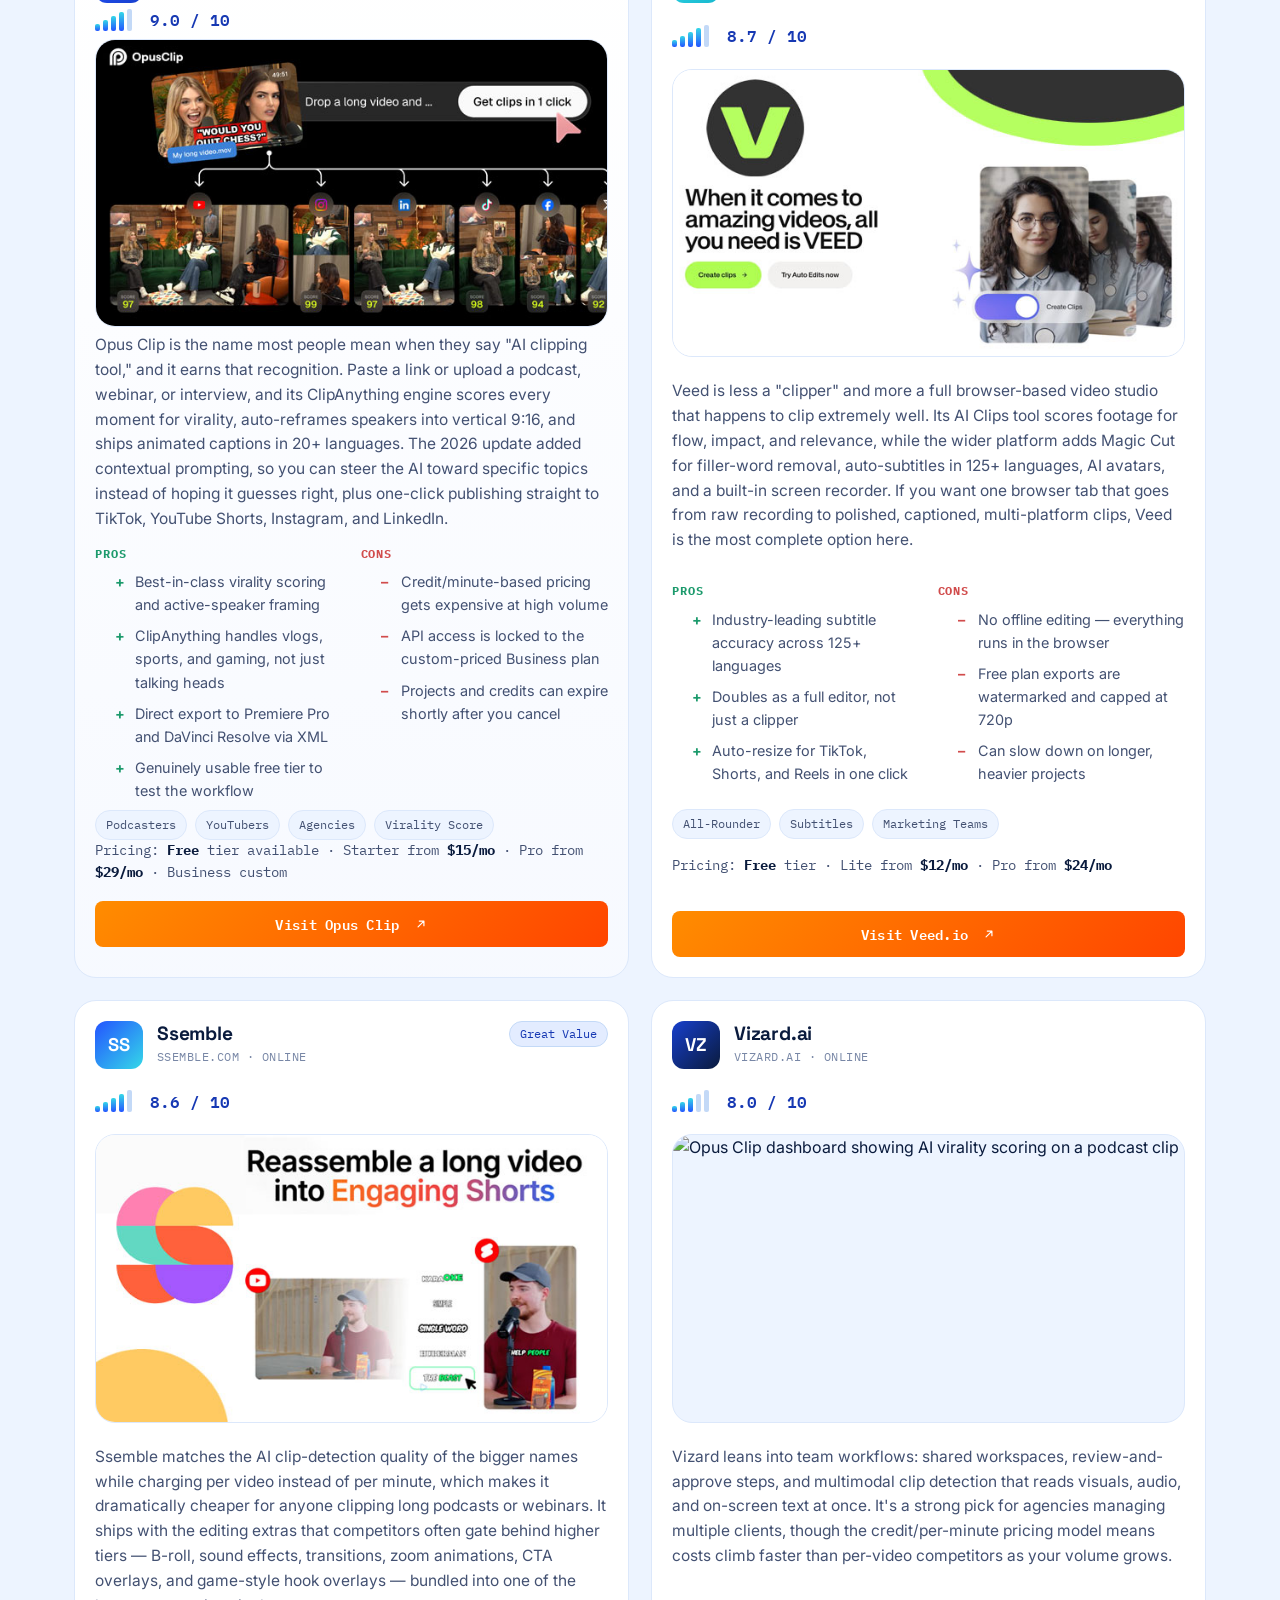
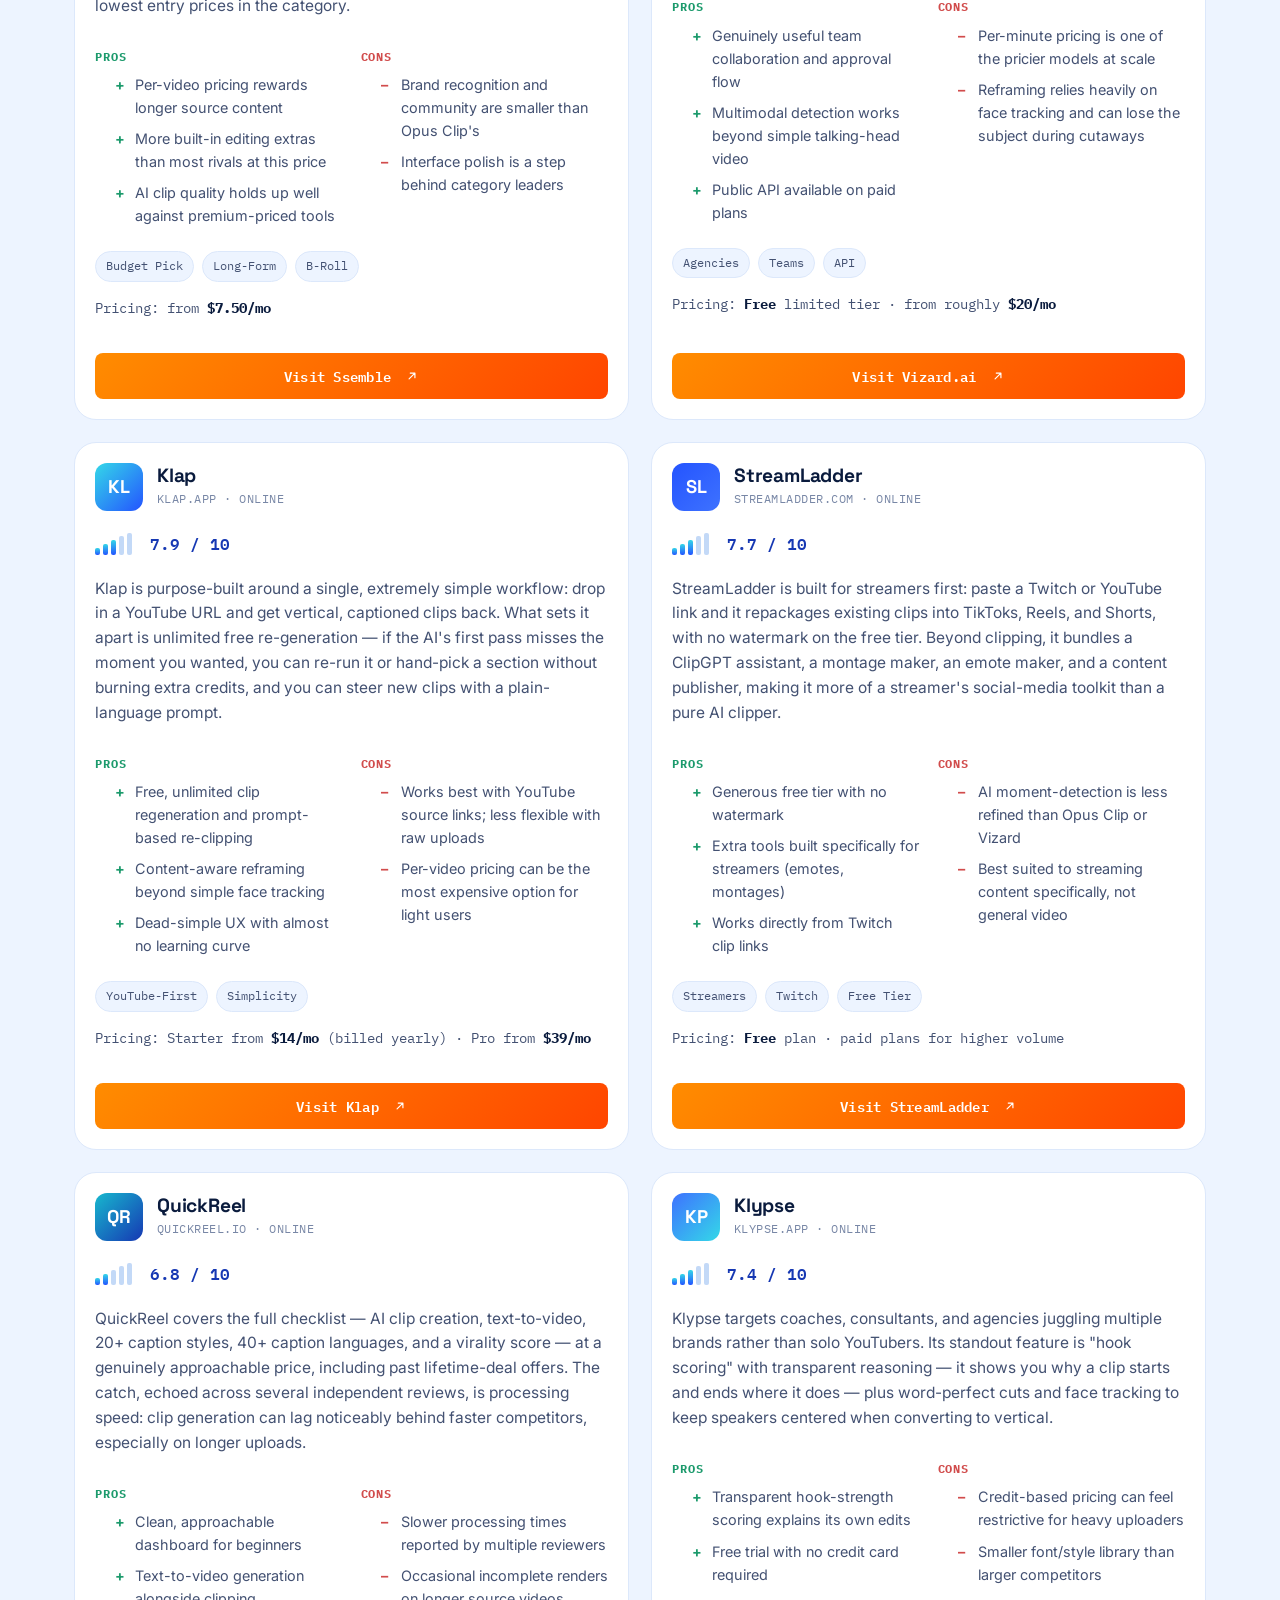
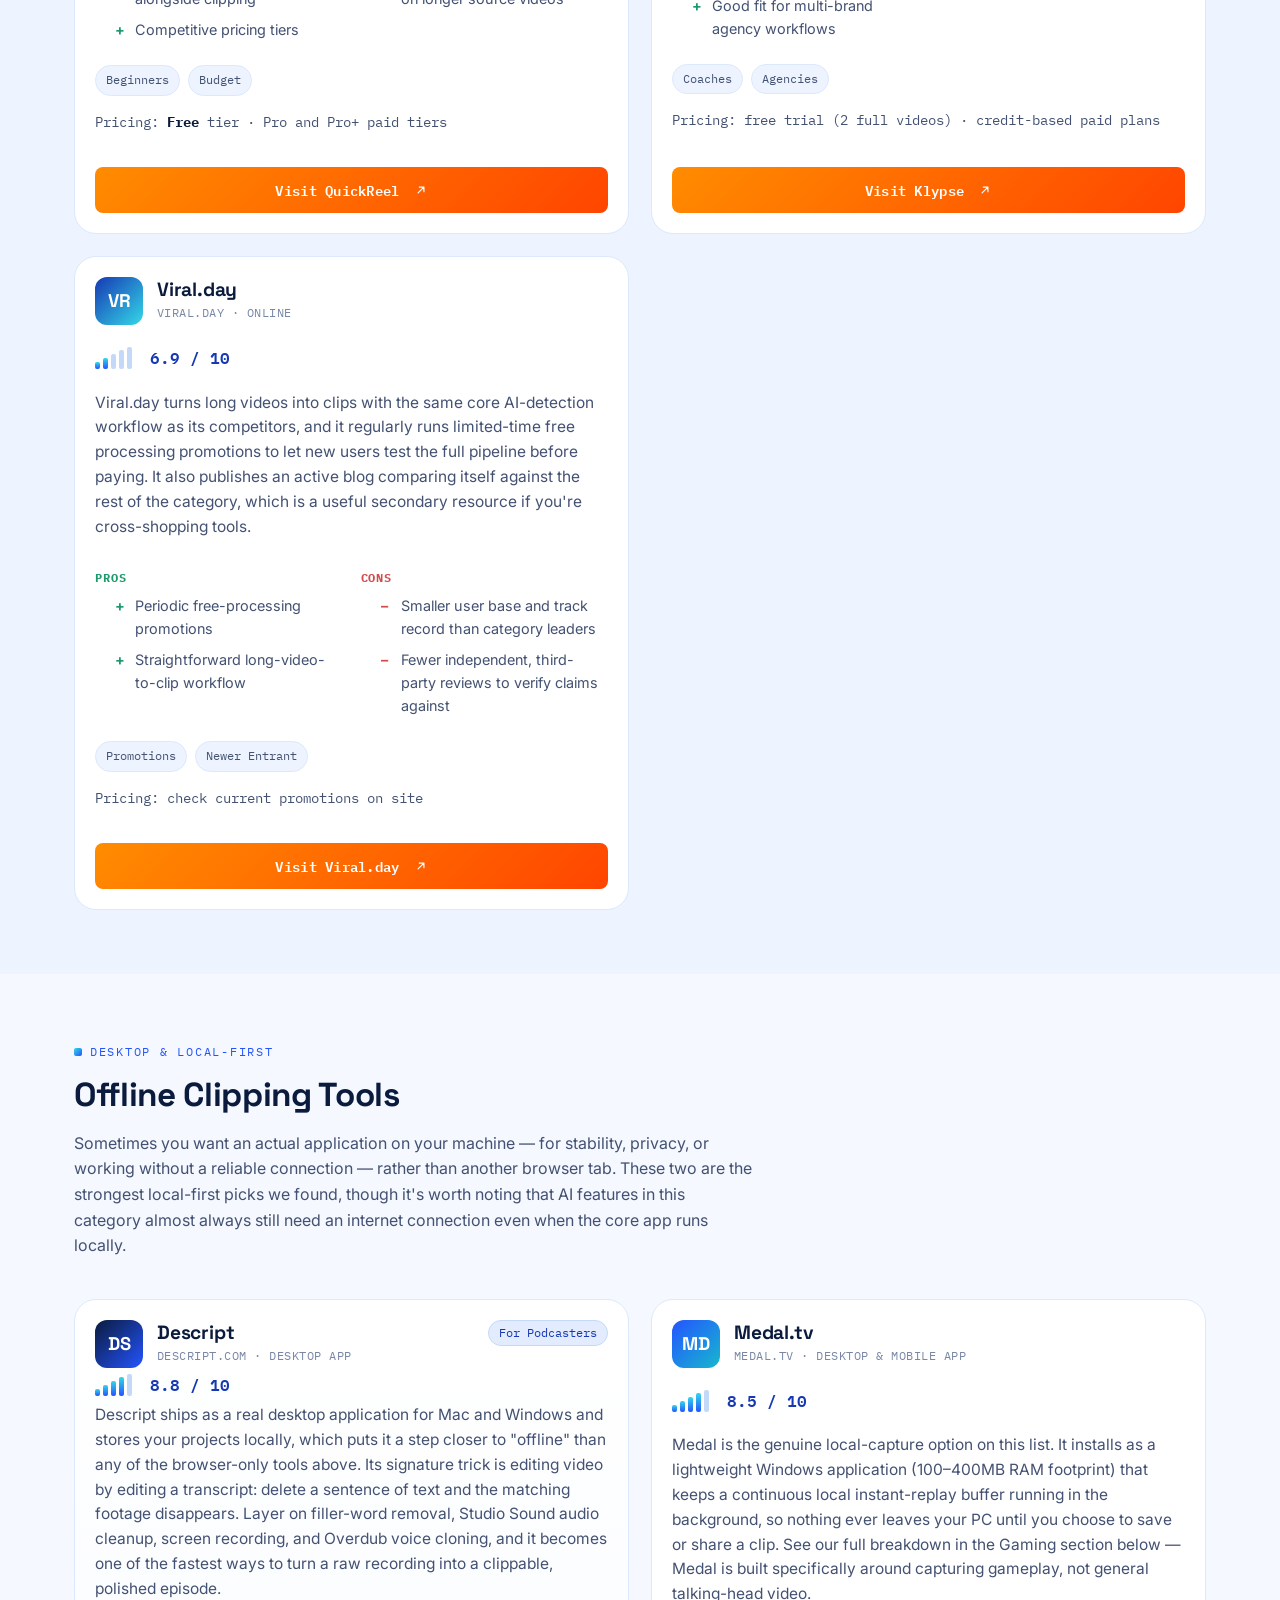
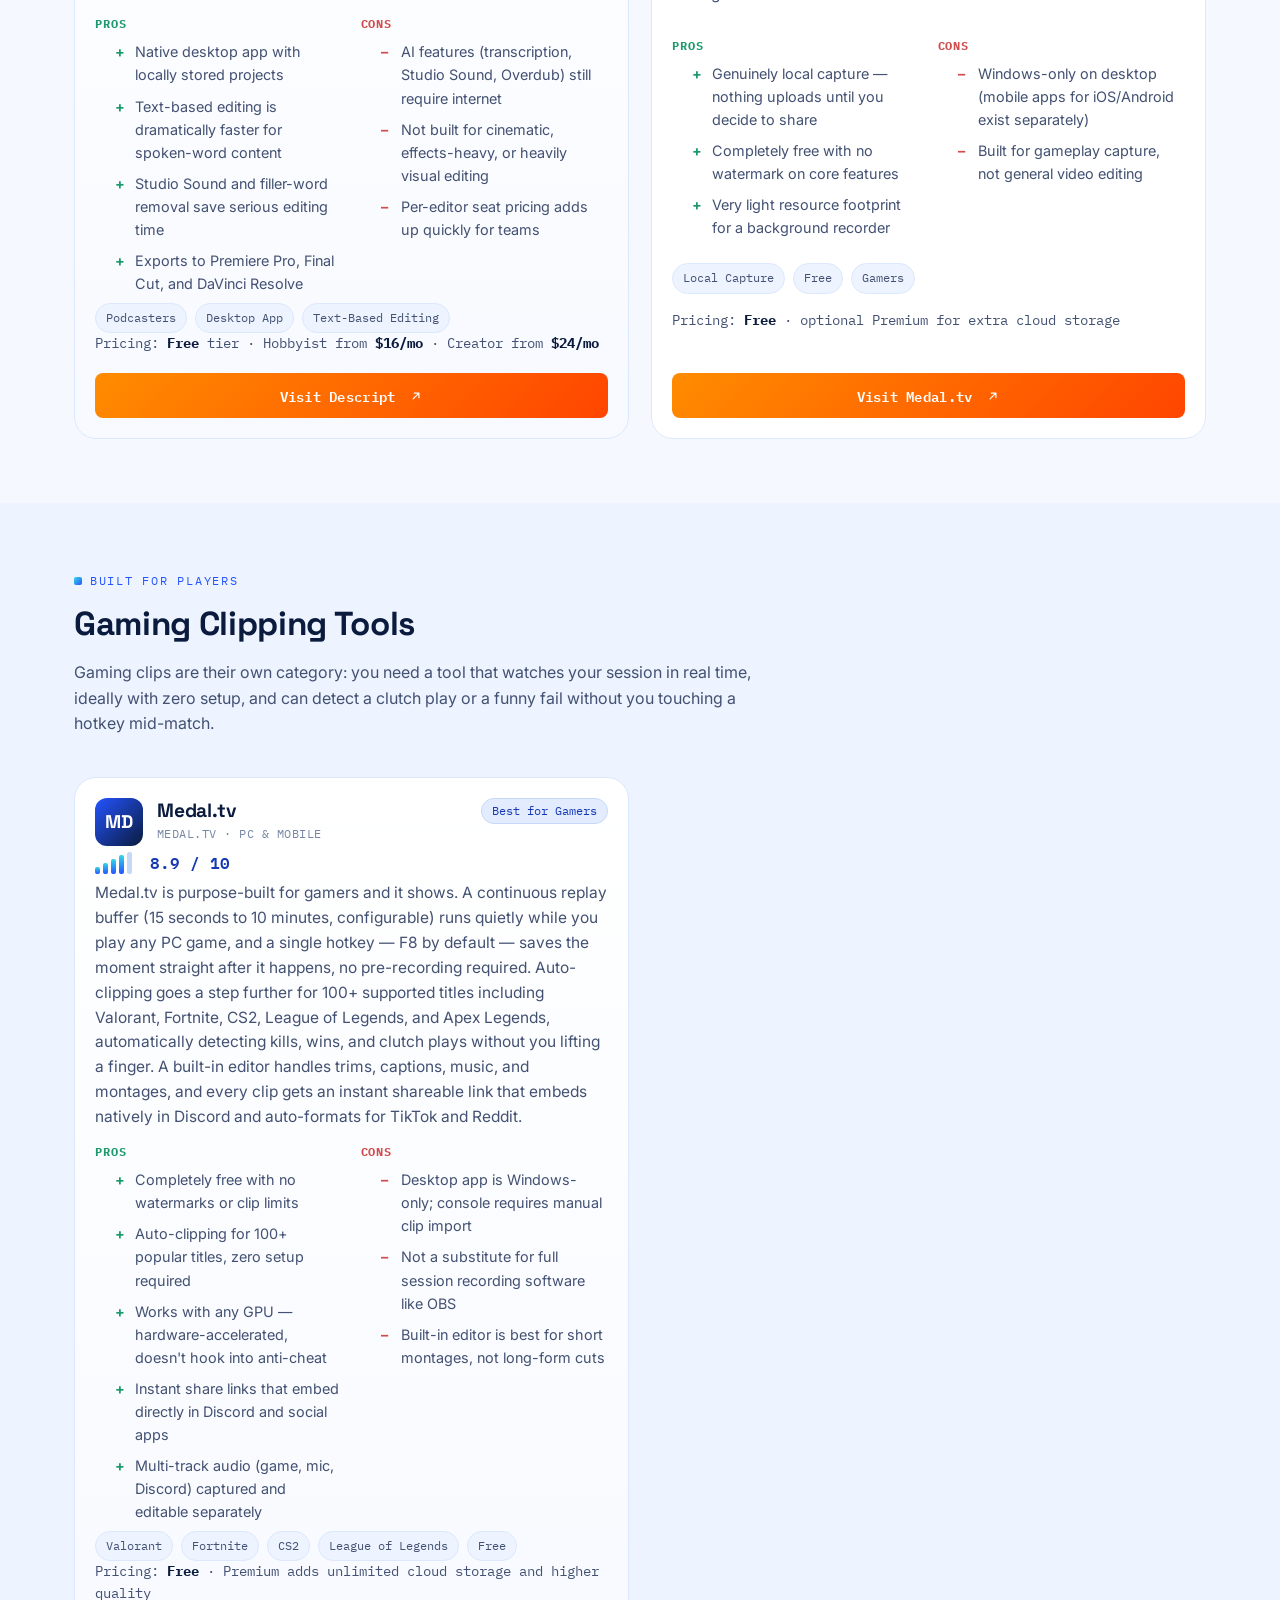
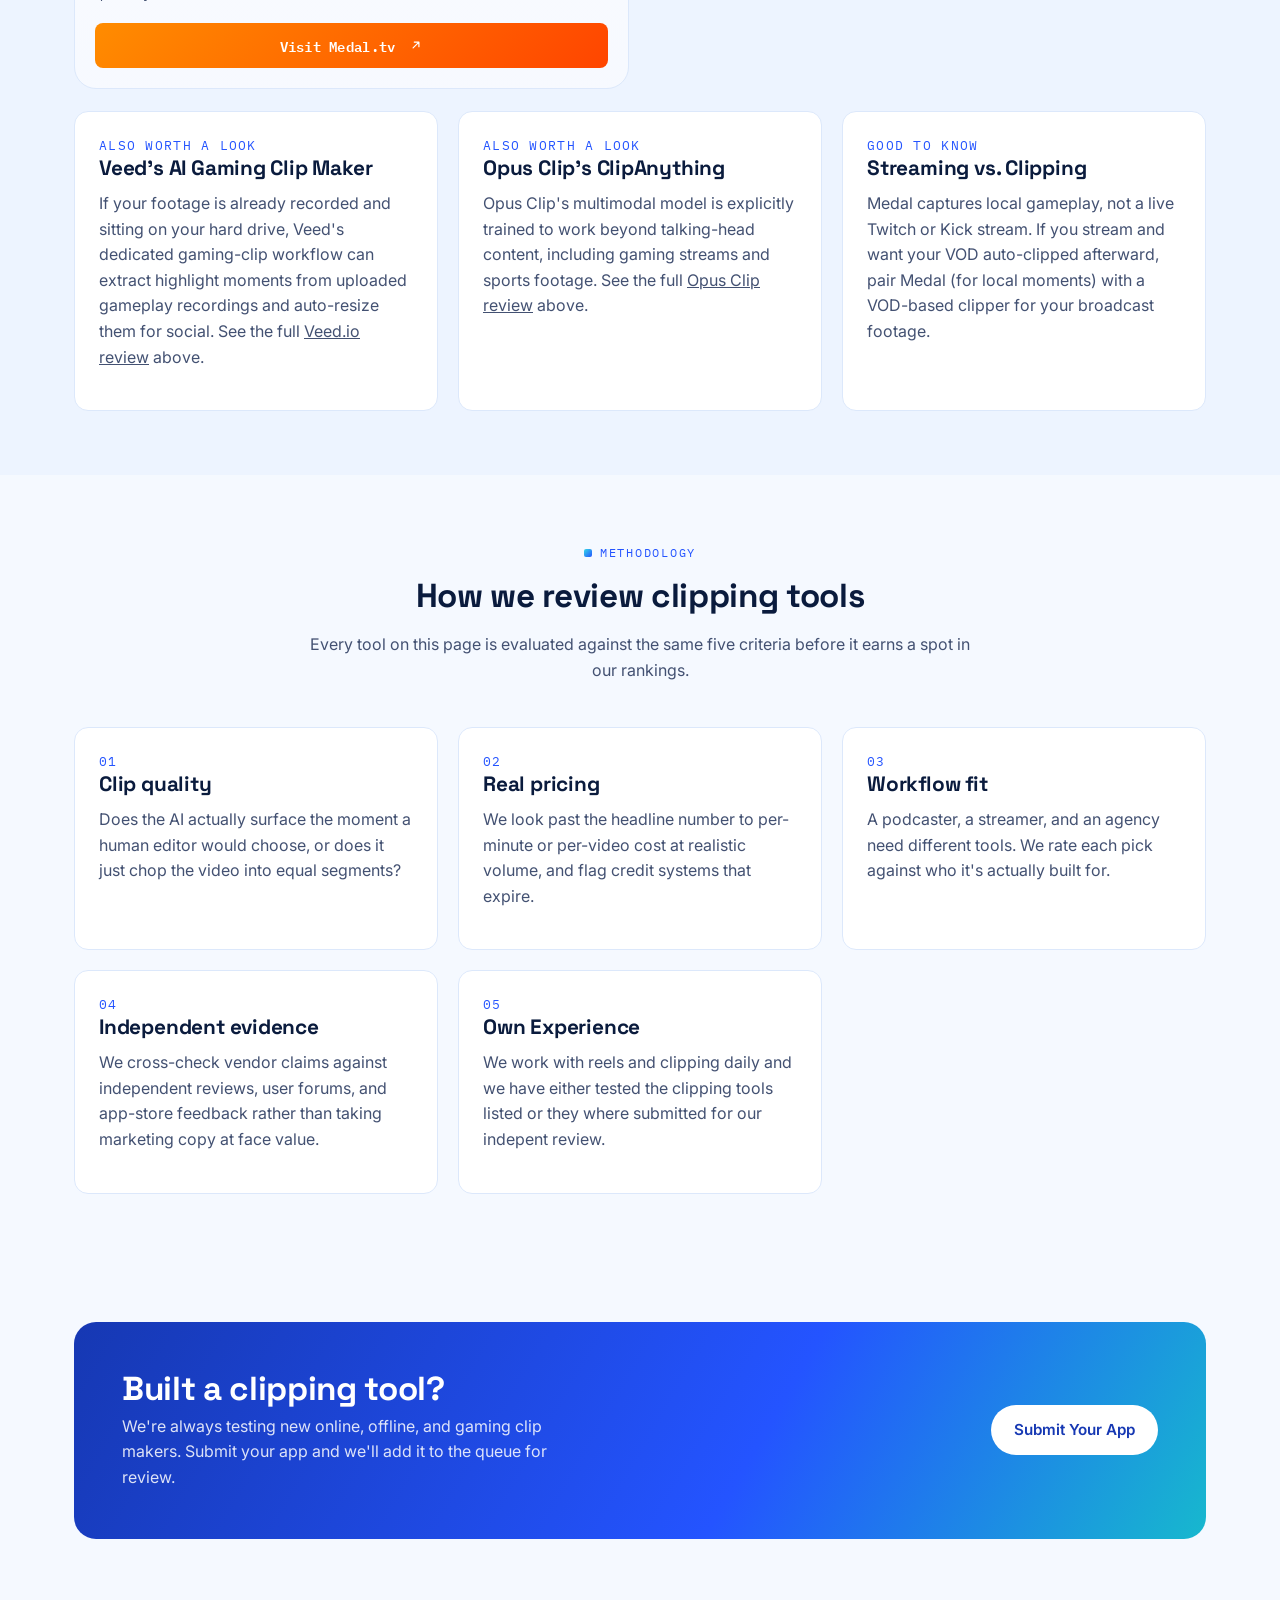
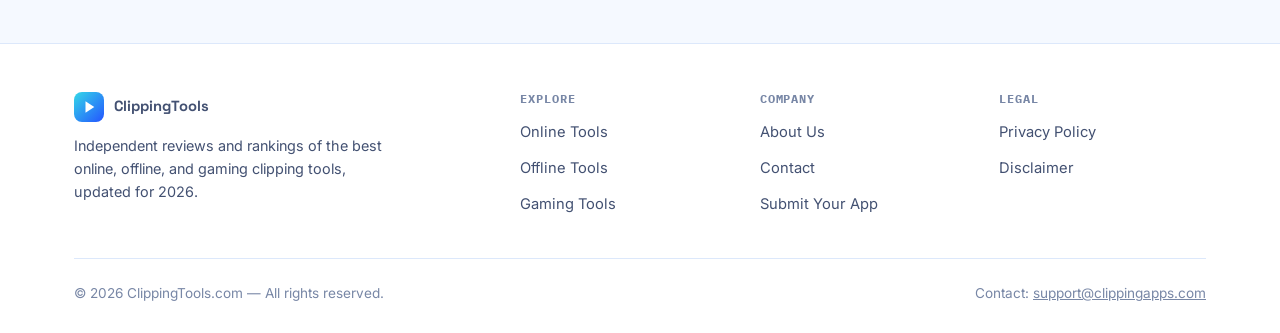
==== commit 9ccf8752: "Update index.html" ====
--- a/index.html
+++ b/index.html
@@ -284,6 +284,13 @@
             <div class="signal-bars"><i class="on"></i><i class="on"></i><i class="on"></i><i></i><i></i></div>
             <span class="signal-score">8.0 / 10</span>
           </div>
+
+
+     <div class="tool-media">
+          <img src="/assets/images/vizard-ai-clip-maker-review.jpg" alt="Opus Clip dashboard showing AI virality scoring on a podcast clip" loading="lazy" width="600" height="338" />
+          </div>
+
+          
           <p class="tool-desc">Vizard leans into team workflows: shared workspaces, review-and-approve steps, and multimodal clip detection that reads visuals, audio, and on-screen text at once. It's a strong pick for agencies managing multiple clients, though the credit/per-minute pricing model means costs climb faster than per-video competitors as your volume grows.</p>
           <div class="tool-cols">
             <div class="pros">
@@ -317,6 +324,7 @@
               <div><h3 class="tool-name">Klap</h3><div class="tool-tagline">klap.app · Online</div></div>
             </div>
           </div>
+          
           <div class="signal">
             <div class="signal-bars"><i class="on"></i><i class="on"></i><i class="on"></i><i></i><i></i></div>
             <span class="signal-score">7.9 / 10</span>
--- a/assets/style.css
+++ b/assets/style.css
@@ -1427,7 +1427,7 @@
   transform: translateY(-2px);
 }
 .tool-card.featured{
-  grid-column: span 2;
+
   background: linear-gradient(180deg, #FFFFFF, var(--blue-100) 340%);
 }
 @media (max-width: 860px){ .tool-card.featured{ grid-column: span 1; } }
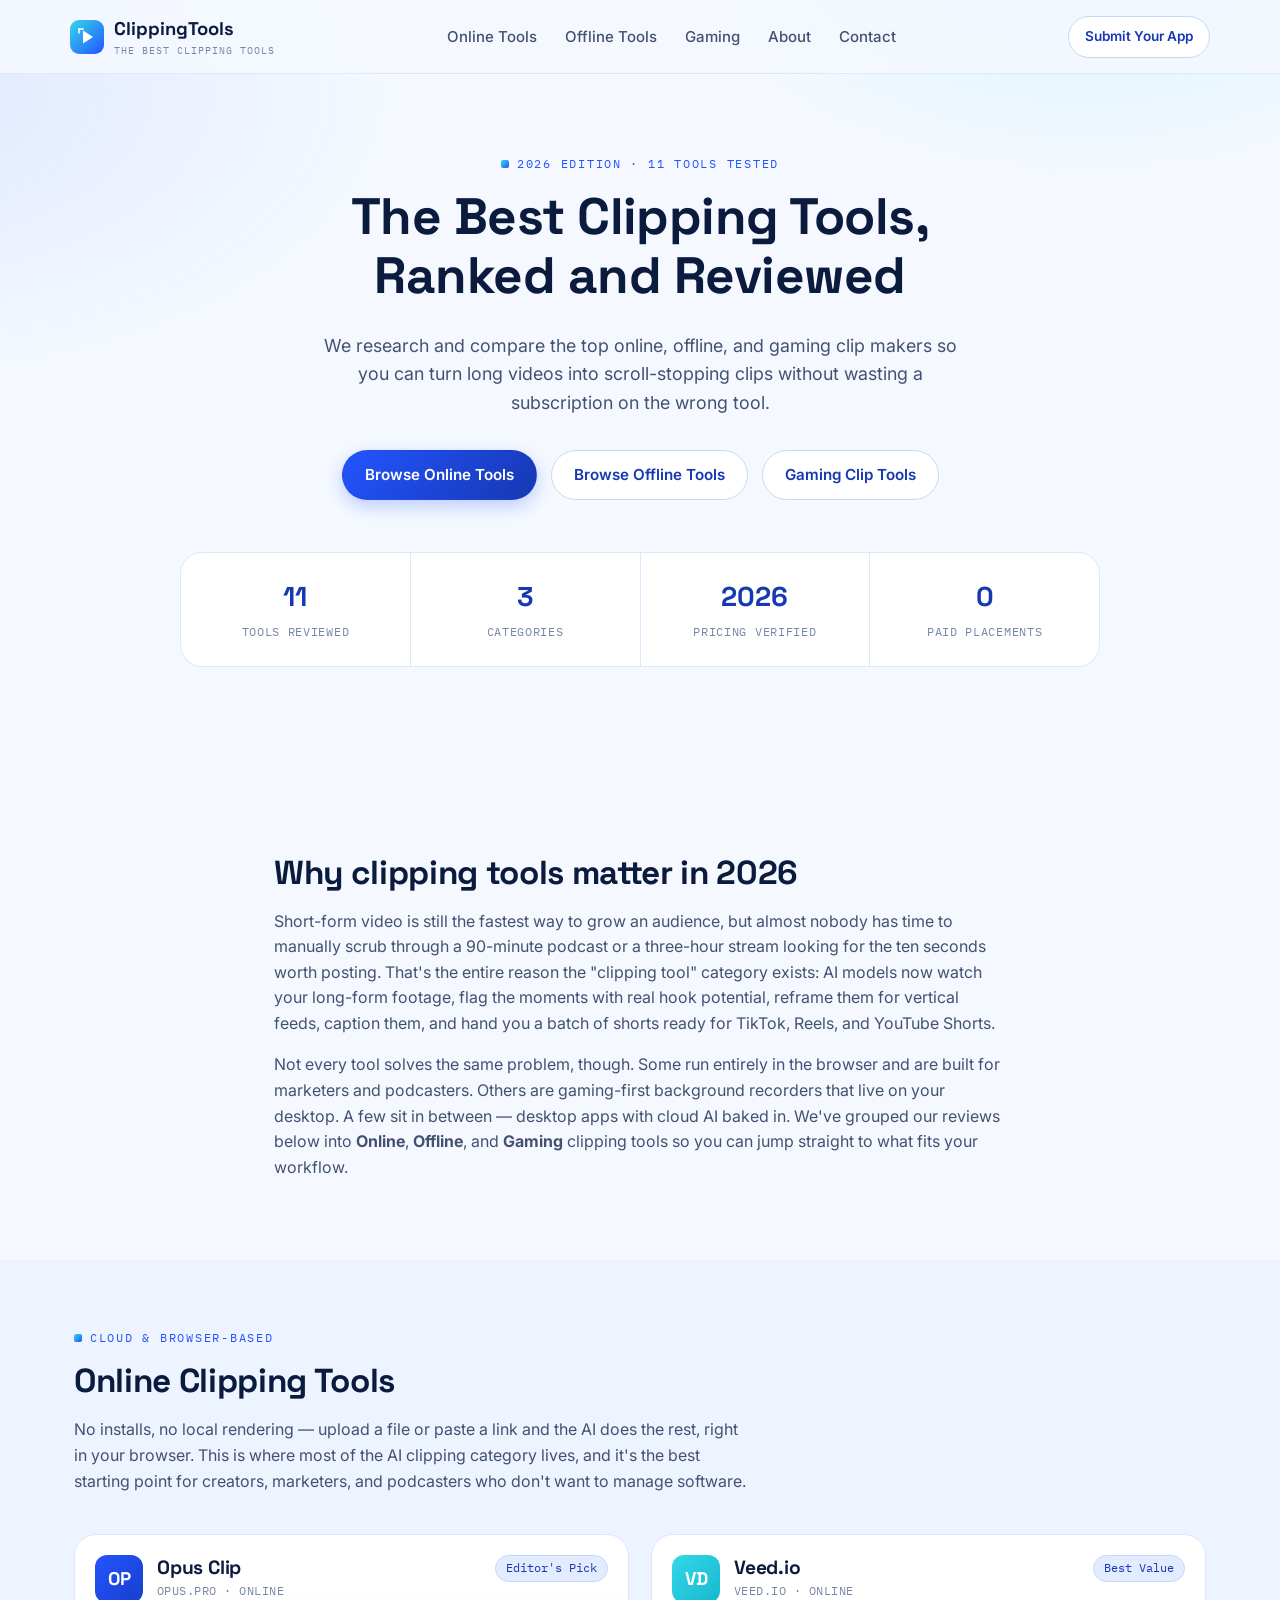
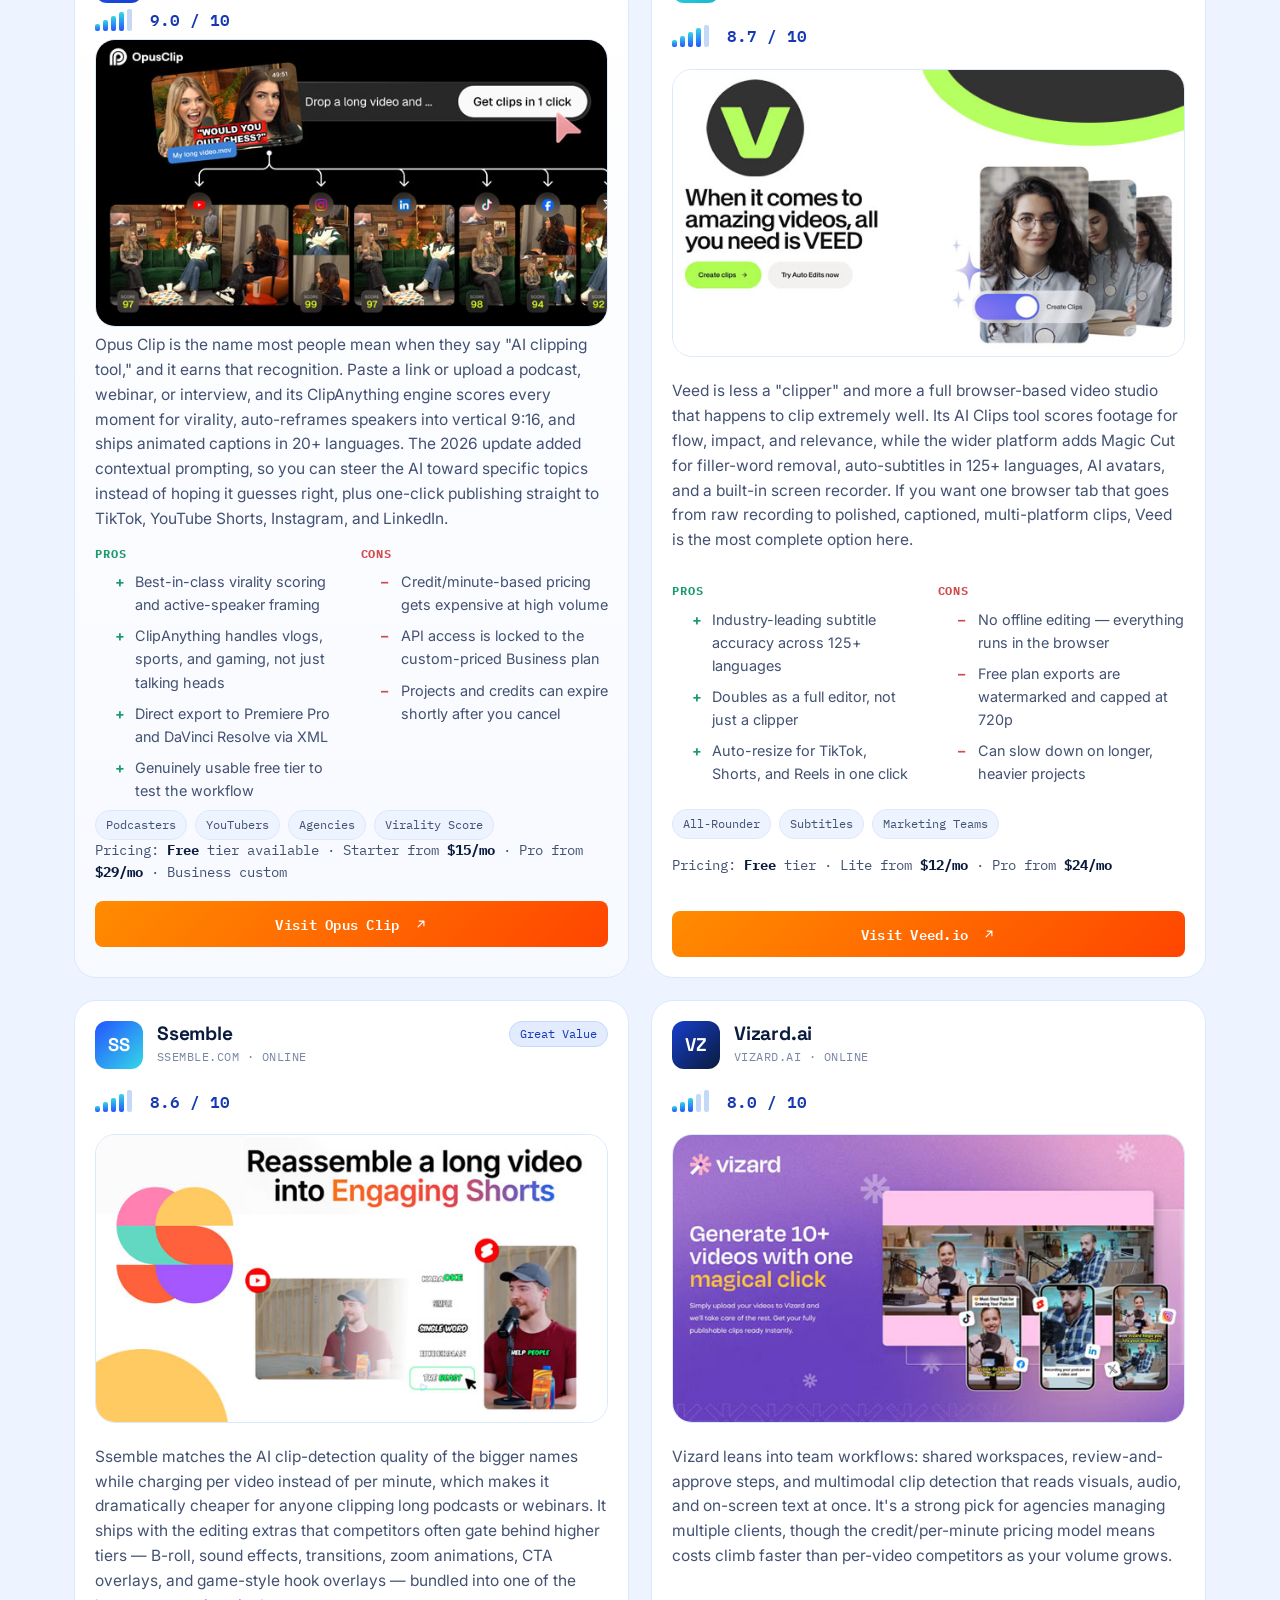
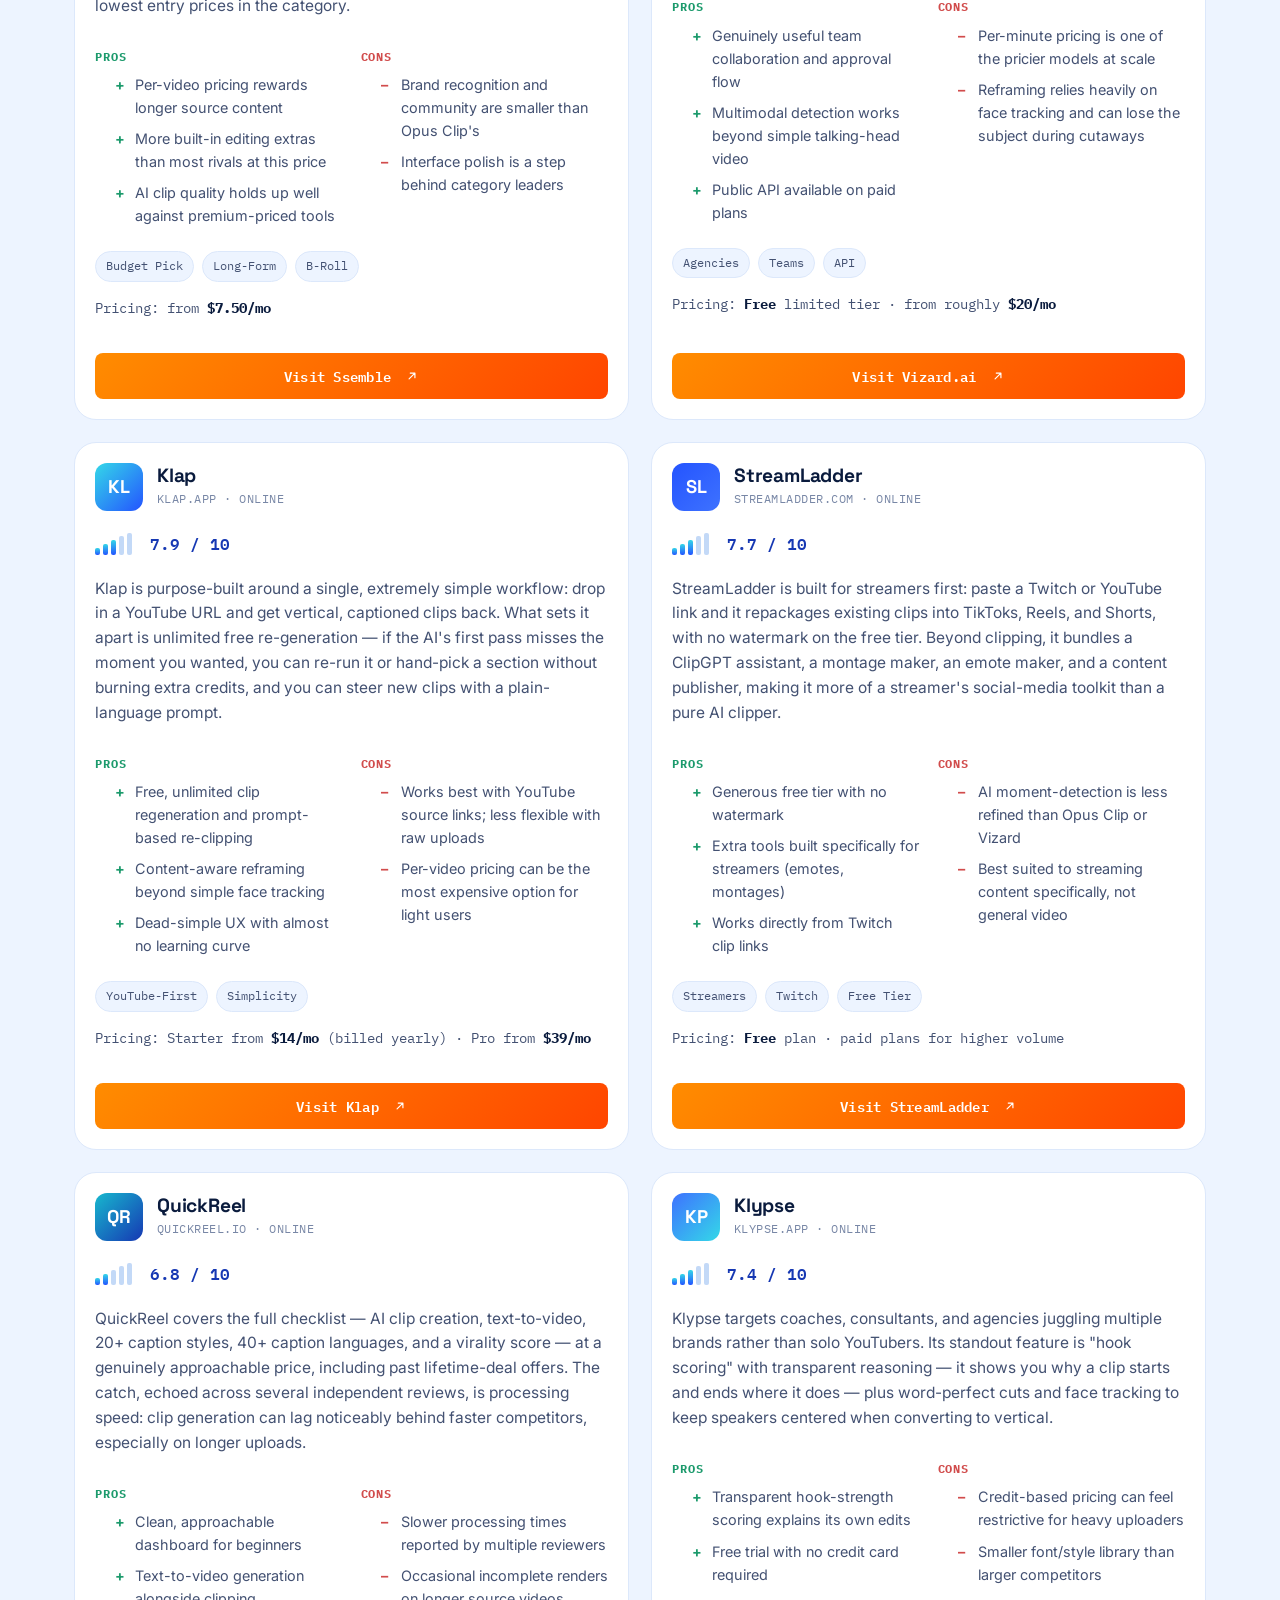
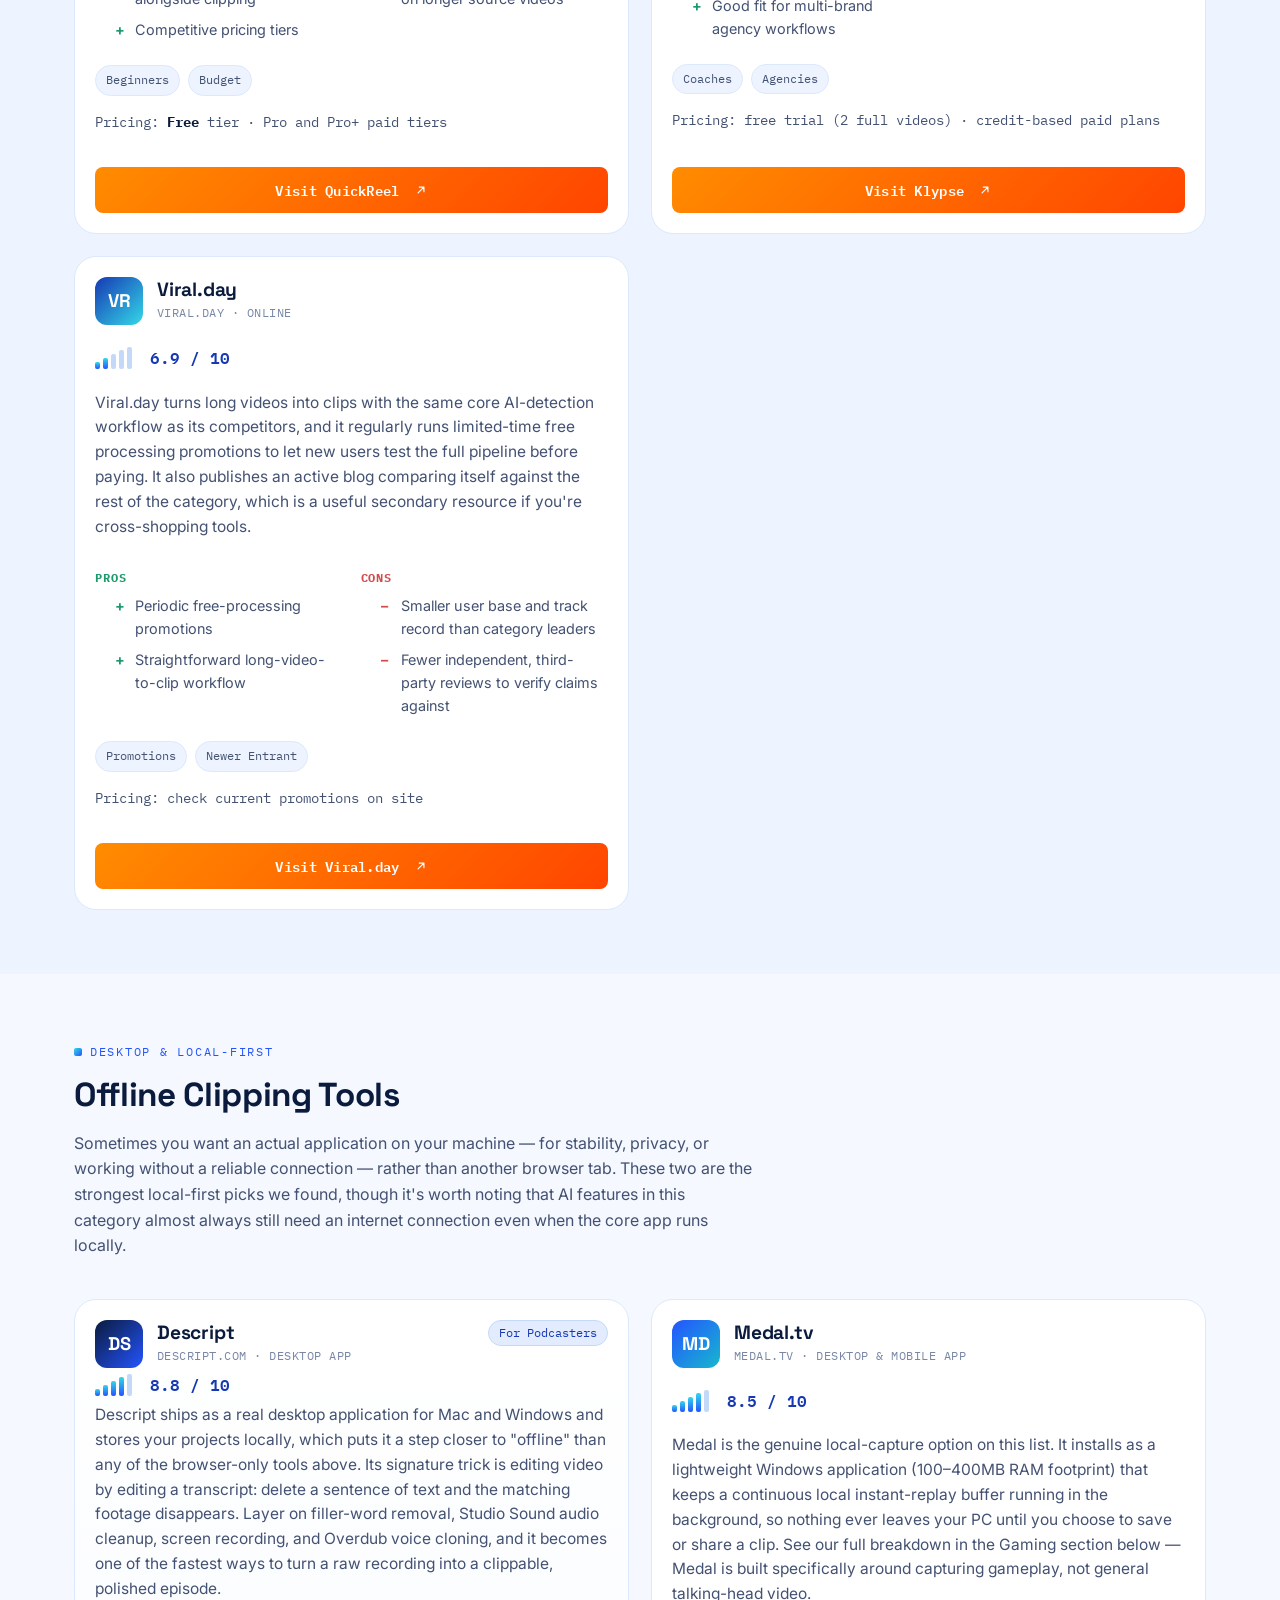
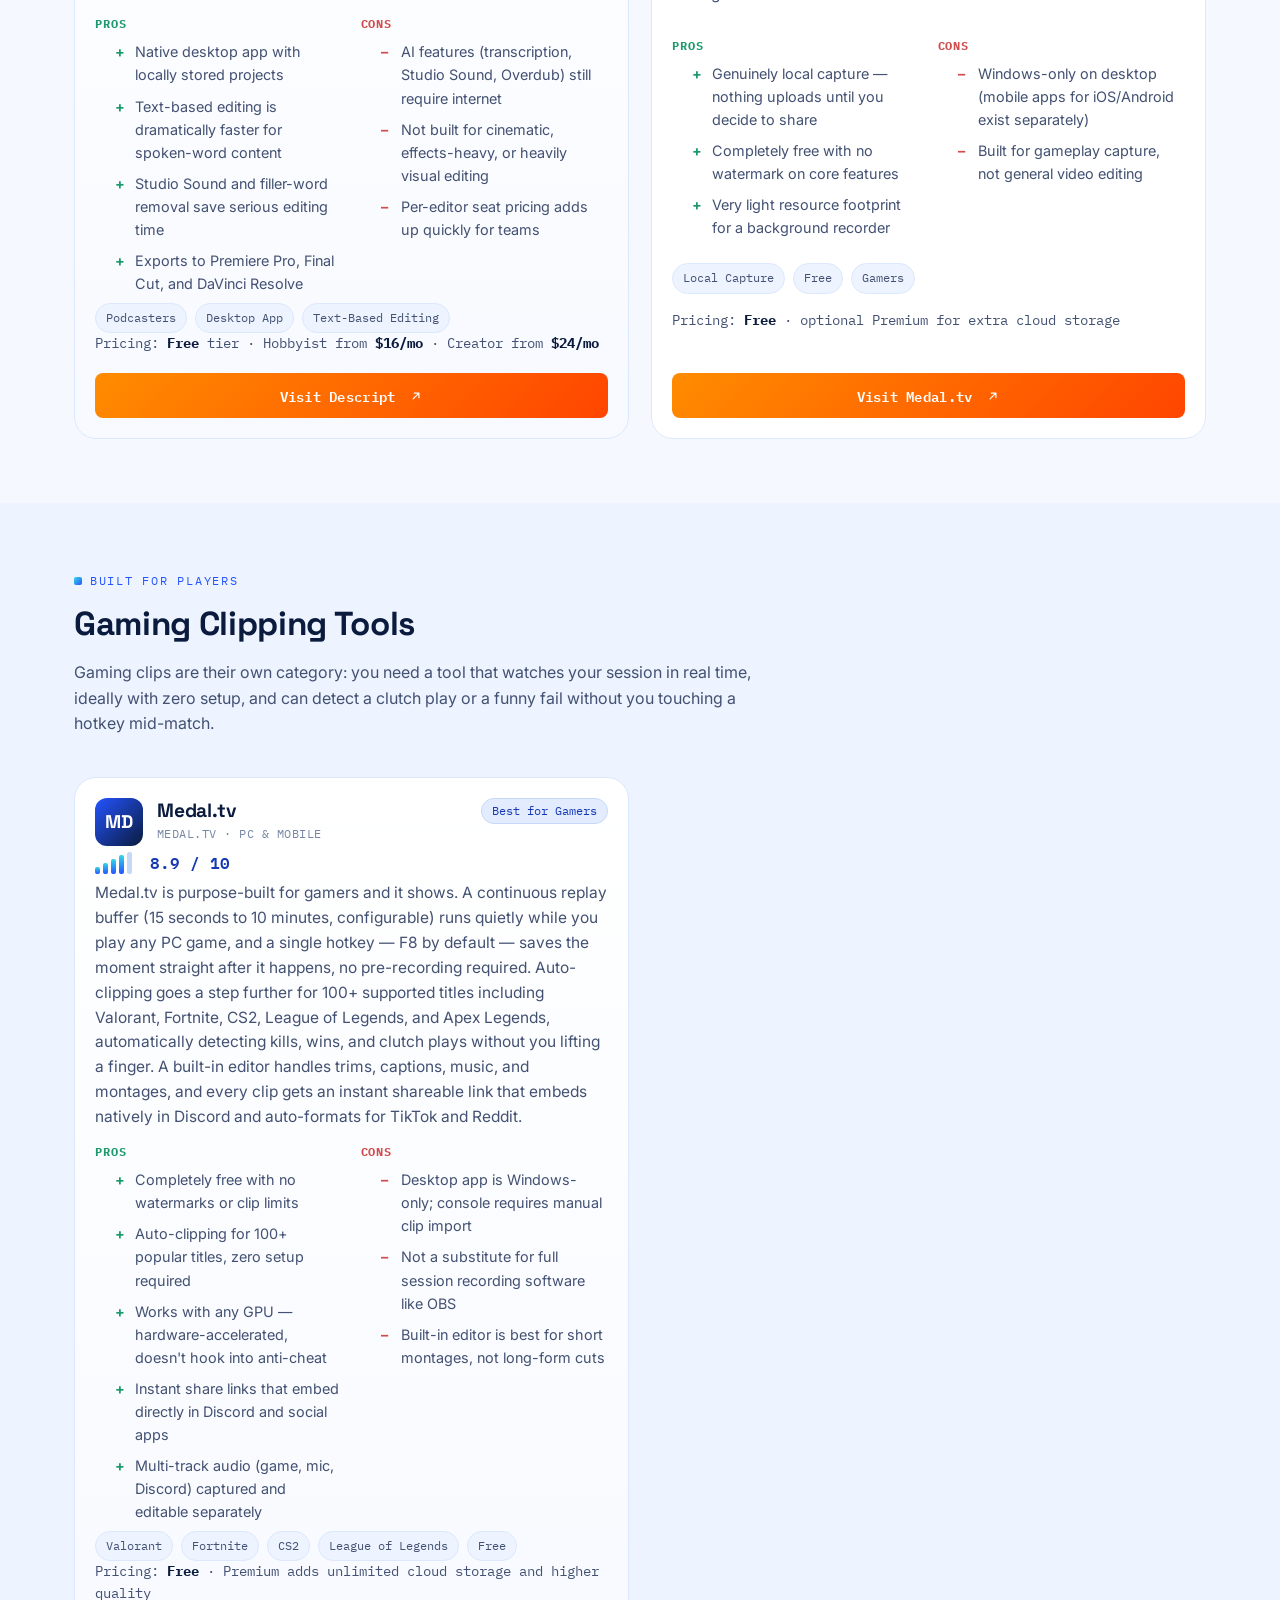
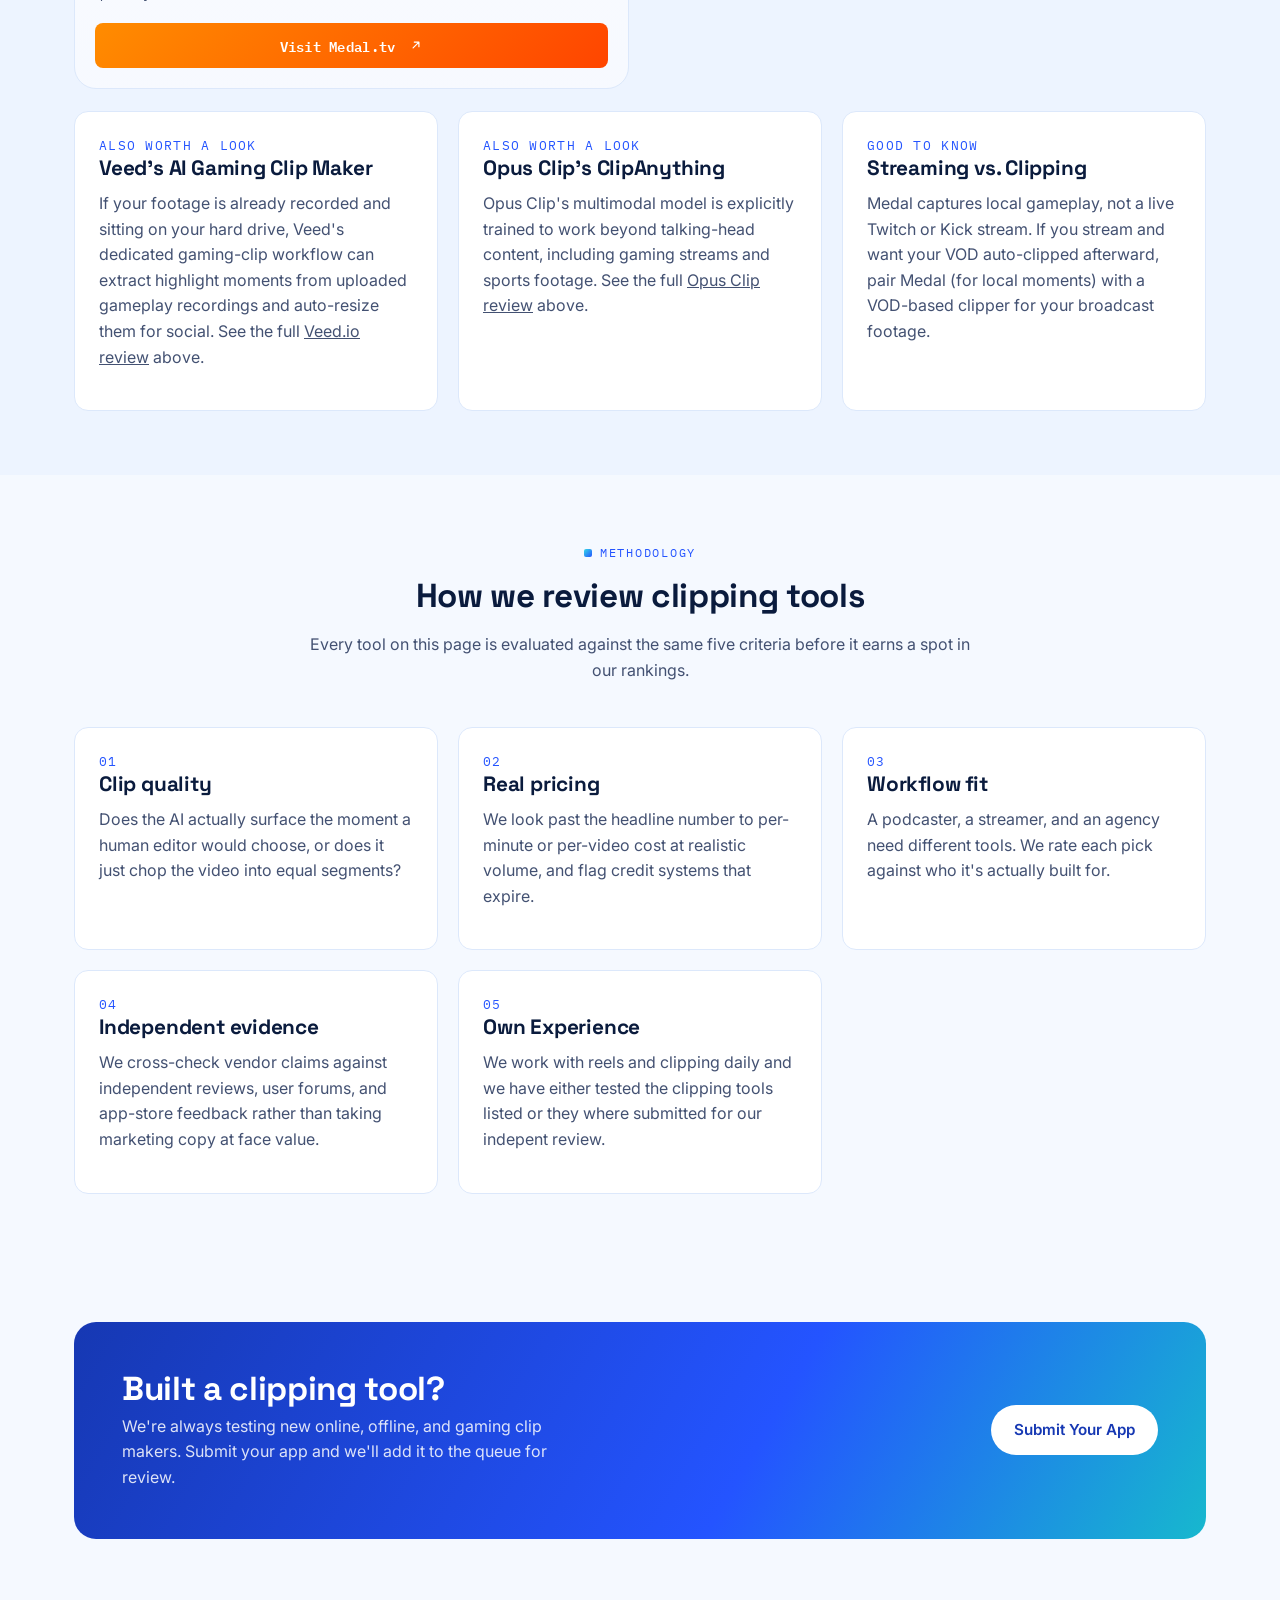
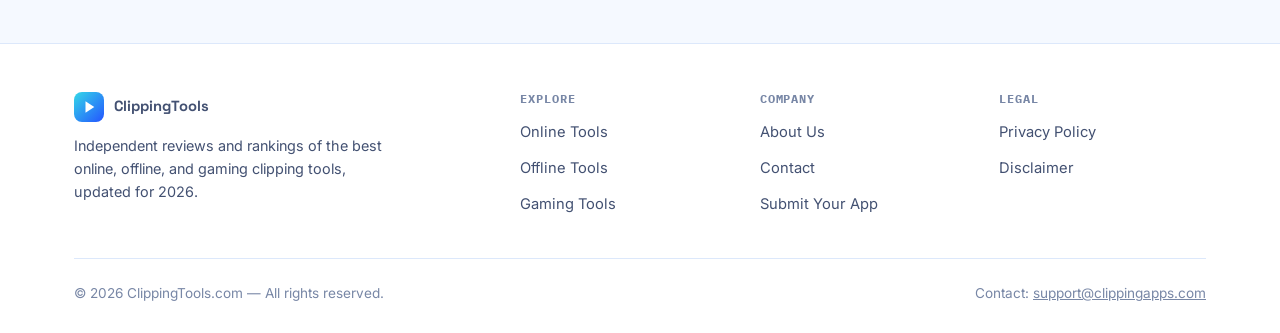
==== commit cb3823c8: "Update index.html" ====
--- a/index.html
+++ b/index.html
@@ -177,7 +177,7 @@
           </div>
           <p class="tool-price">Pricing: <strong>Free</strong> tier available · Starter from <strong>$15/mo</strong> · Pro from <strong>$29/mo</strong> · Business custom</p>
           <div class="tool-footer">
-            <a class="btn btn-visit" href="https://www.opus.pro/" target="_blank" rel="noopener noreferrer">Visit Opus Clip <svg width="14" height="14" viewBox="0 0 24 24" fill="none" style="margin-left:6px"><path d="M7 17L17 7M17 7H9M17 7V15" stroke="white" stroke-width="2" stroke-linecap="round" stroke-linejoin="round"/></svg></a>
+            <a class="btn btn-visit" href="https://tolt.link/ct" target="_blank" rel="noopener noreferrer">Visit Opus Clip <svg width="14" height="14" viewBox="0 0 24 24" fill="none" style="margin-left:6px"><path d="M7 17L17 7M17 7H9M17 7V15" stroke="white" stroke-width="2" stroke-linecap="round" stroke-linejoin="round"/></svg></a>
           </div>
         </article>
 
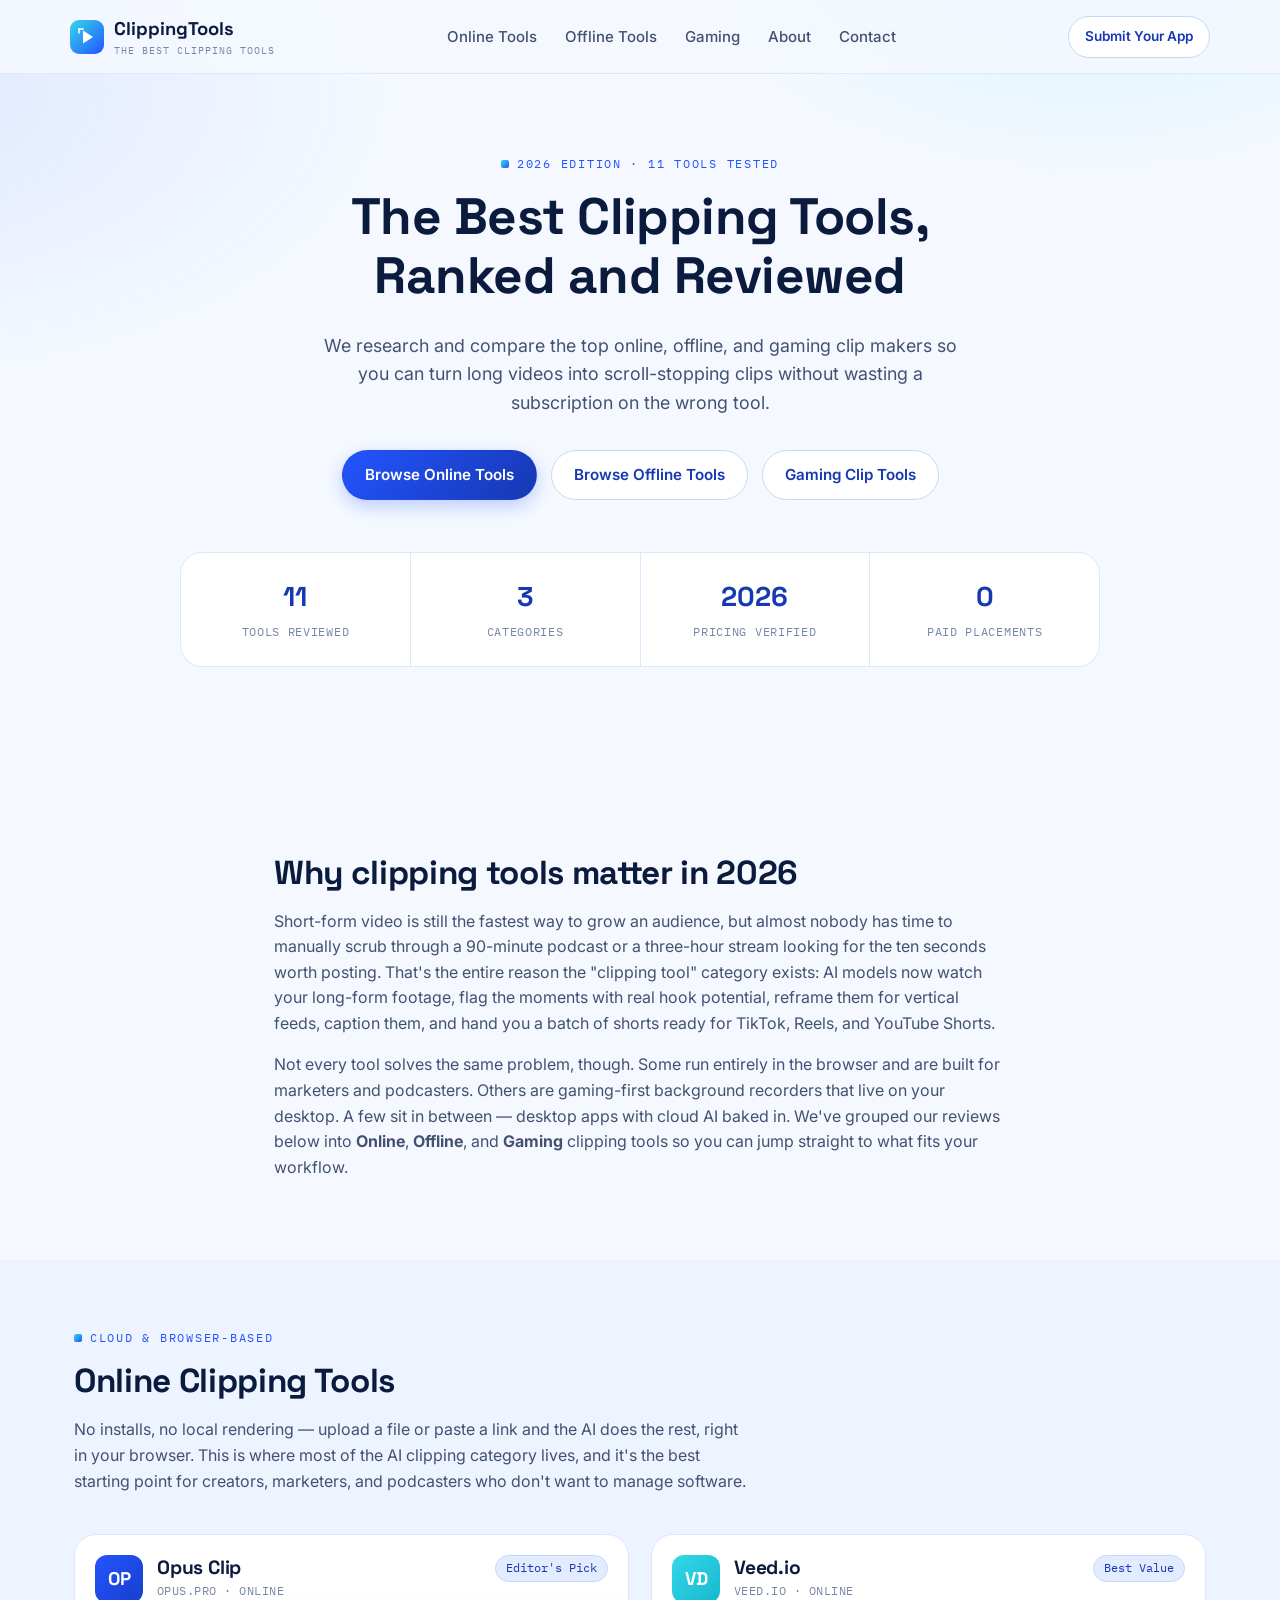
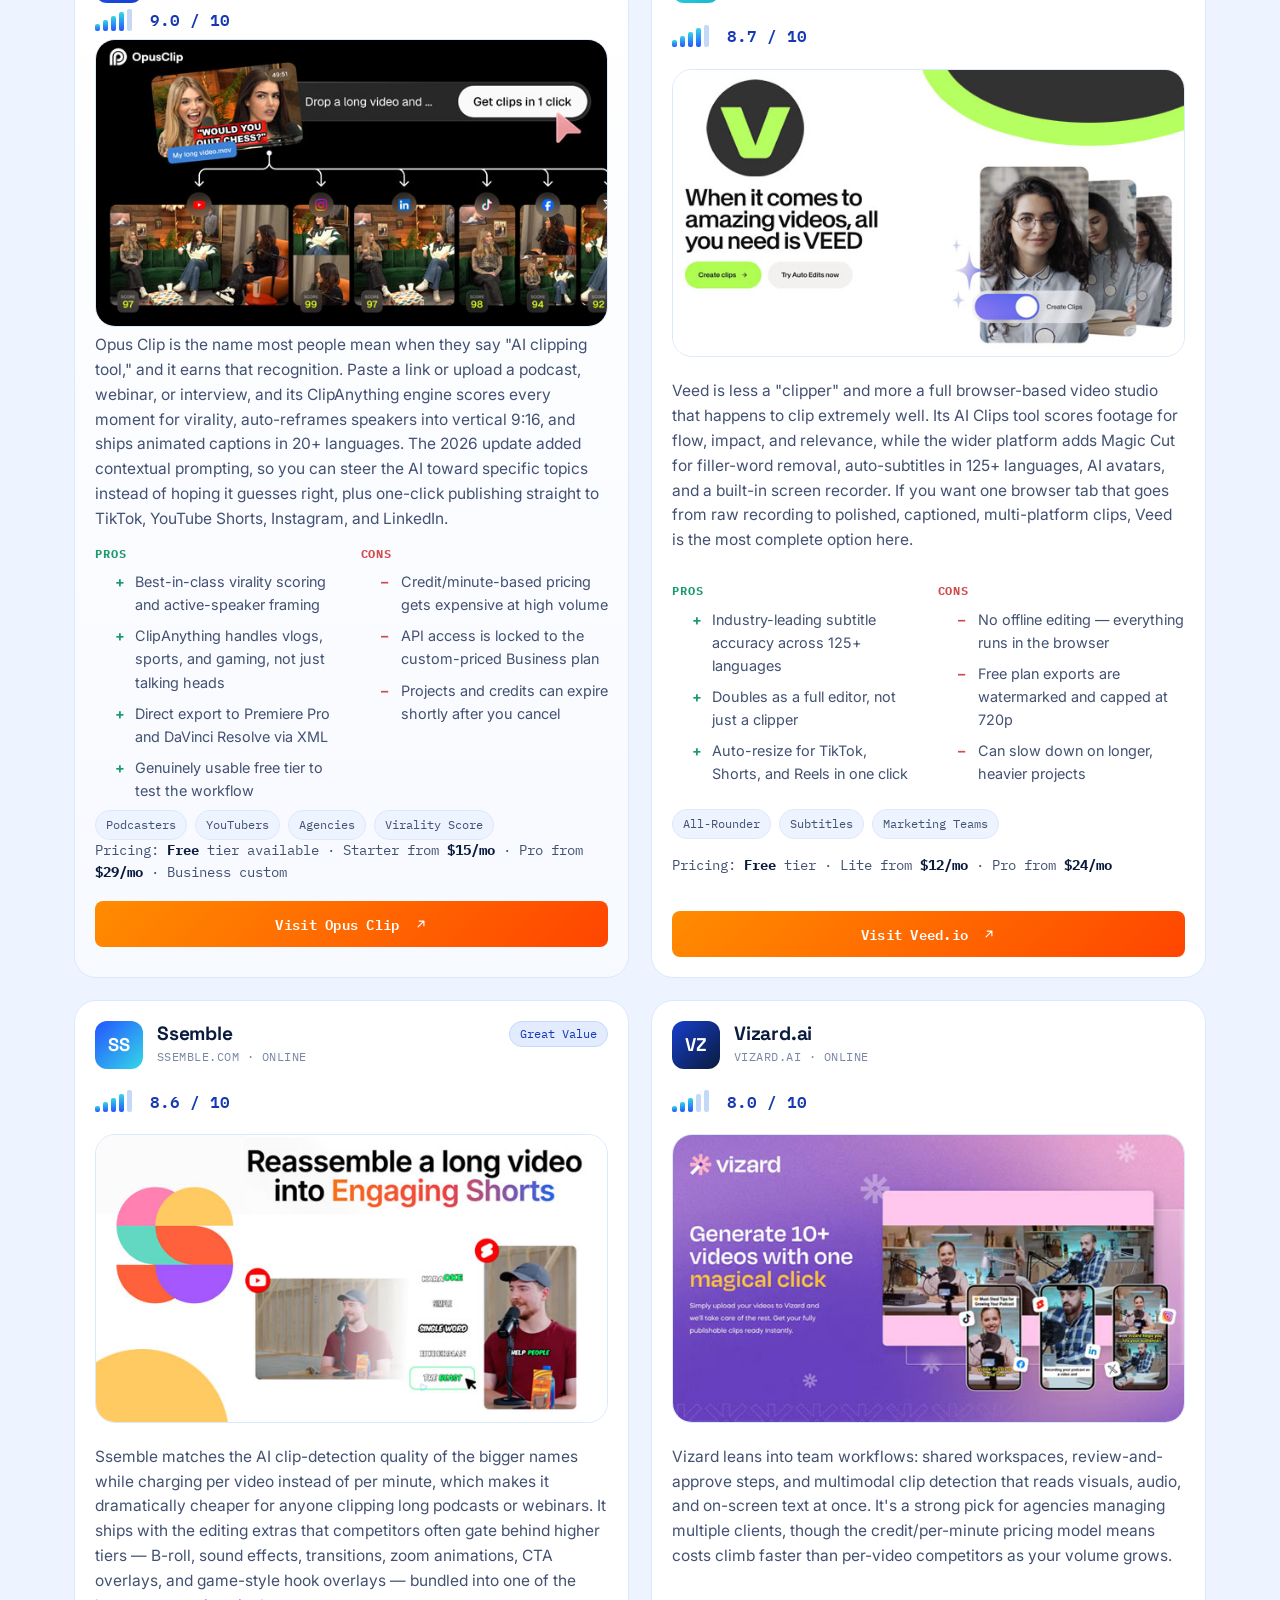
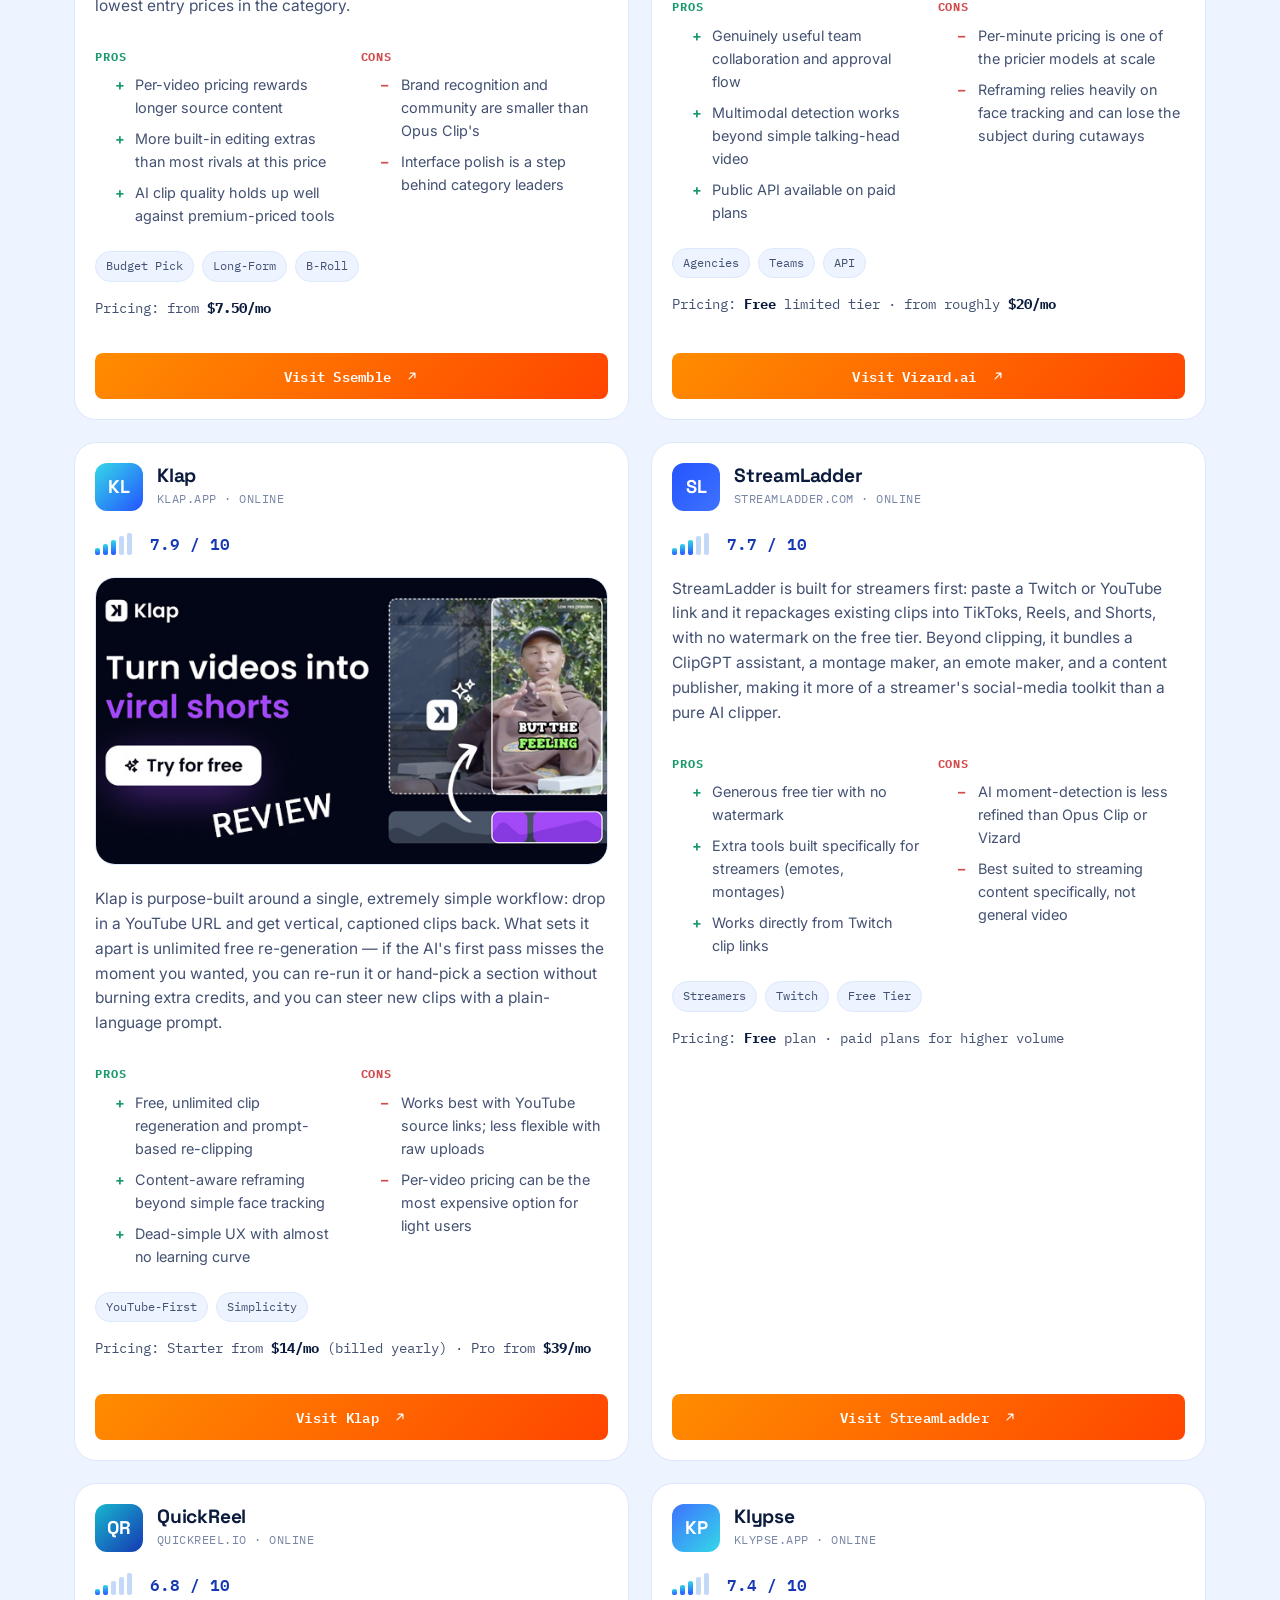
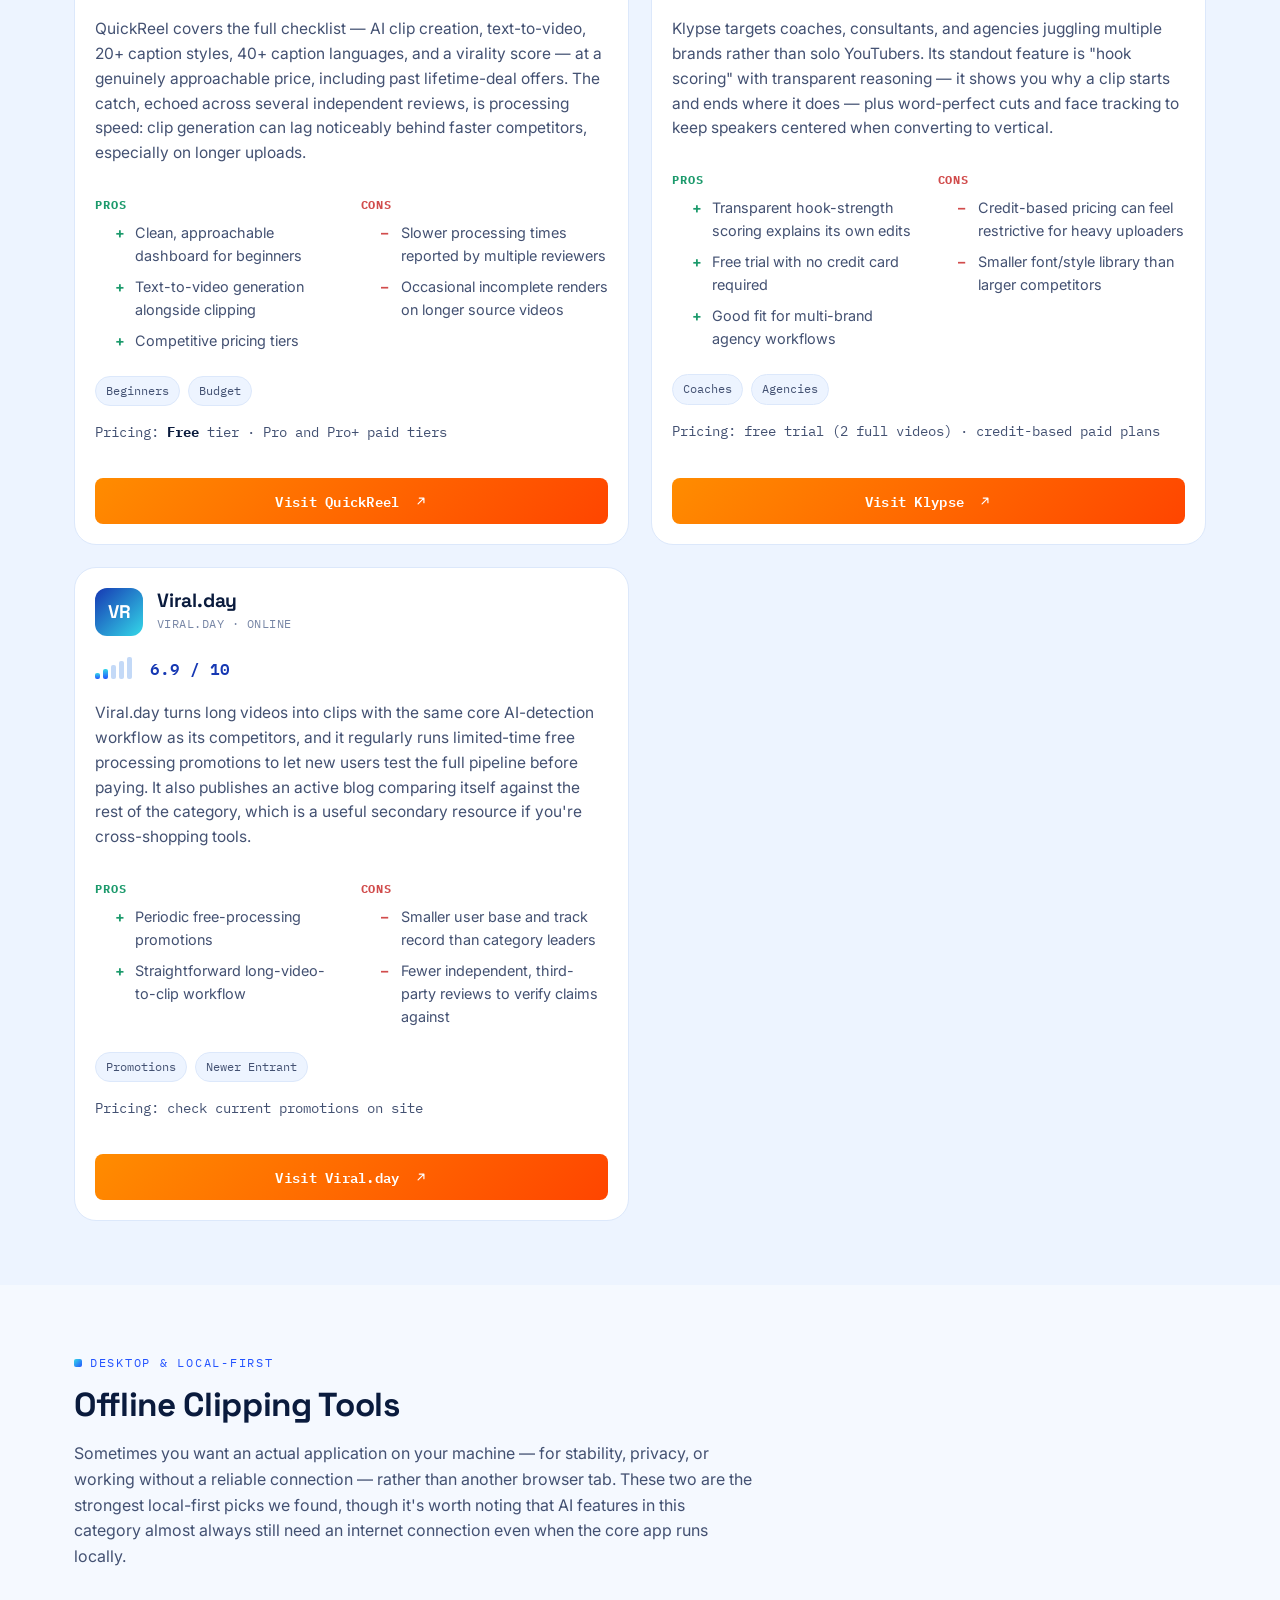
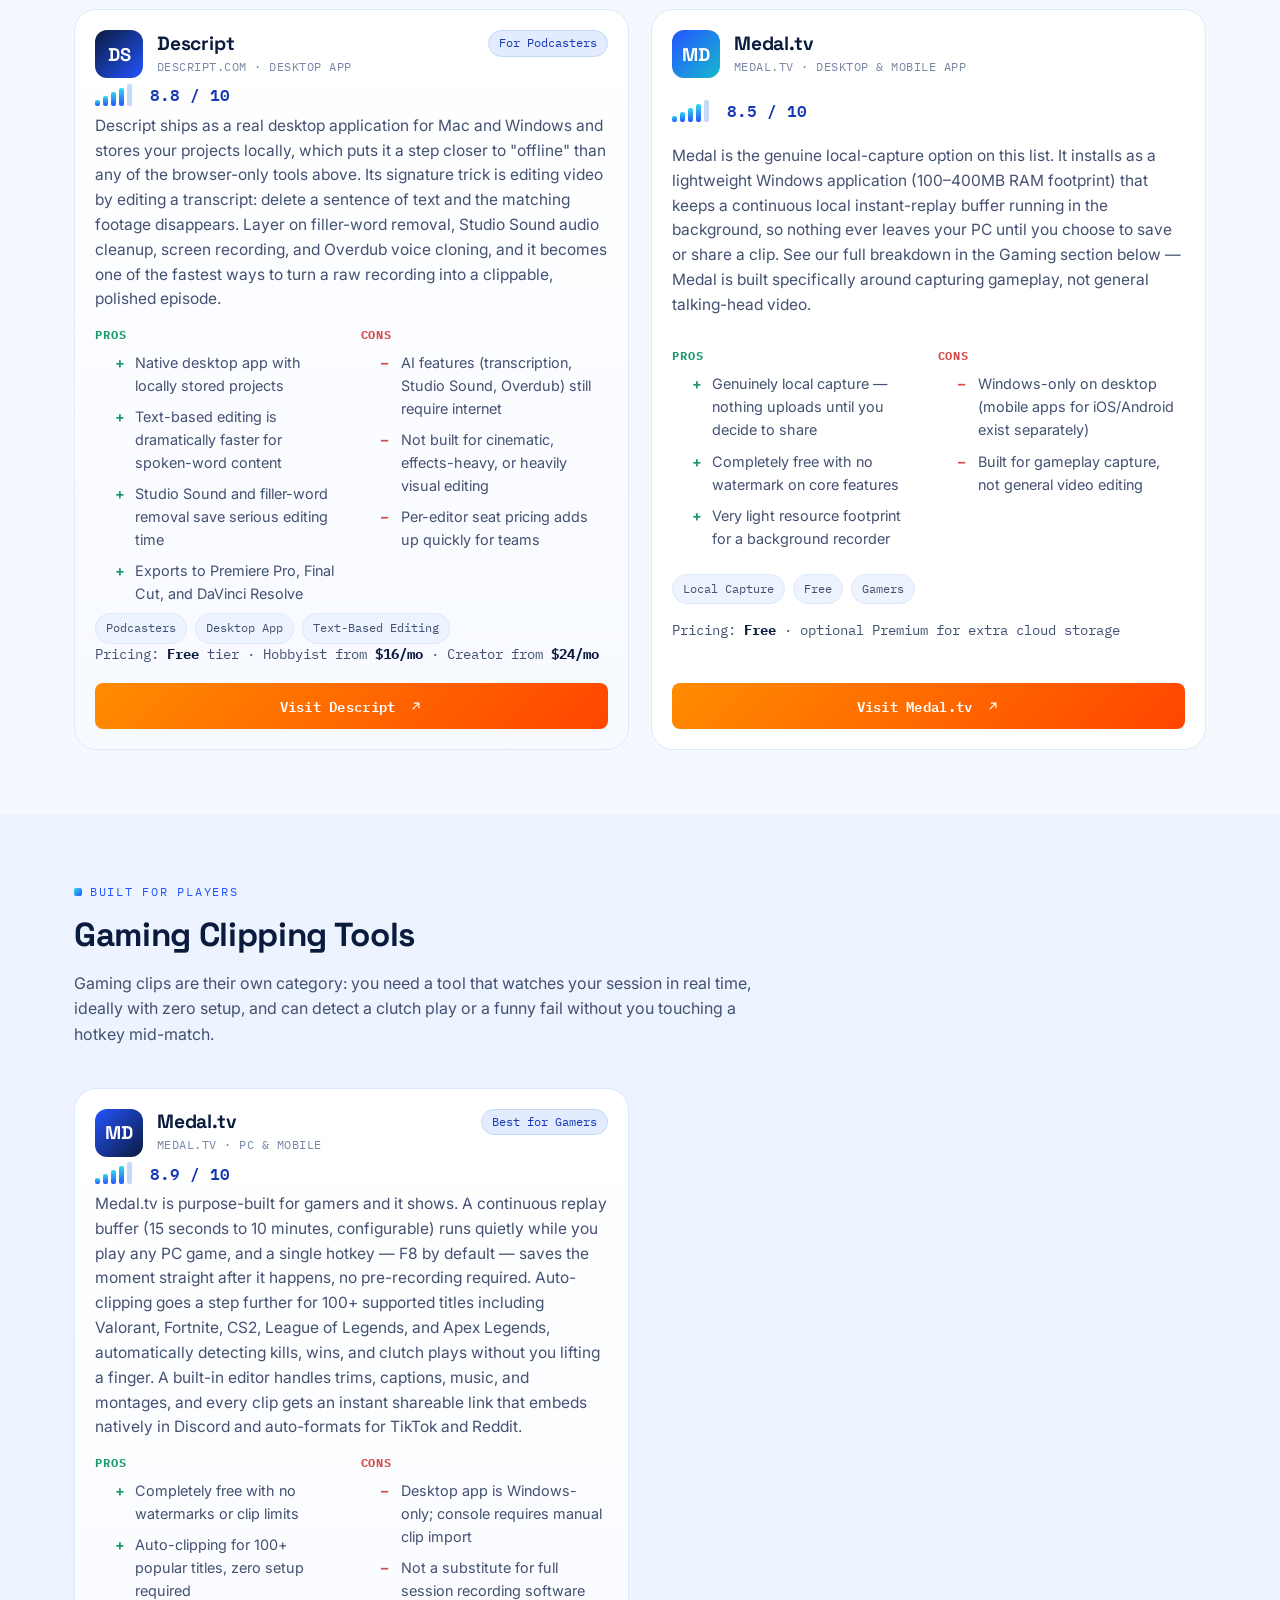
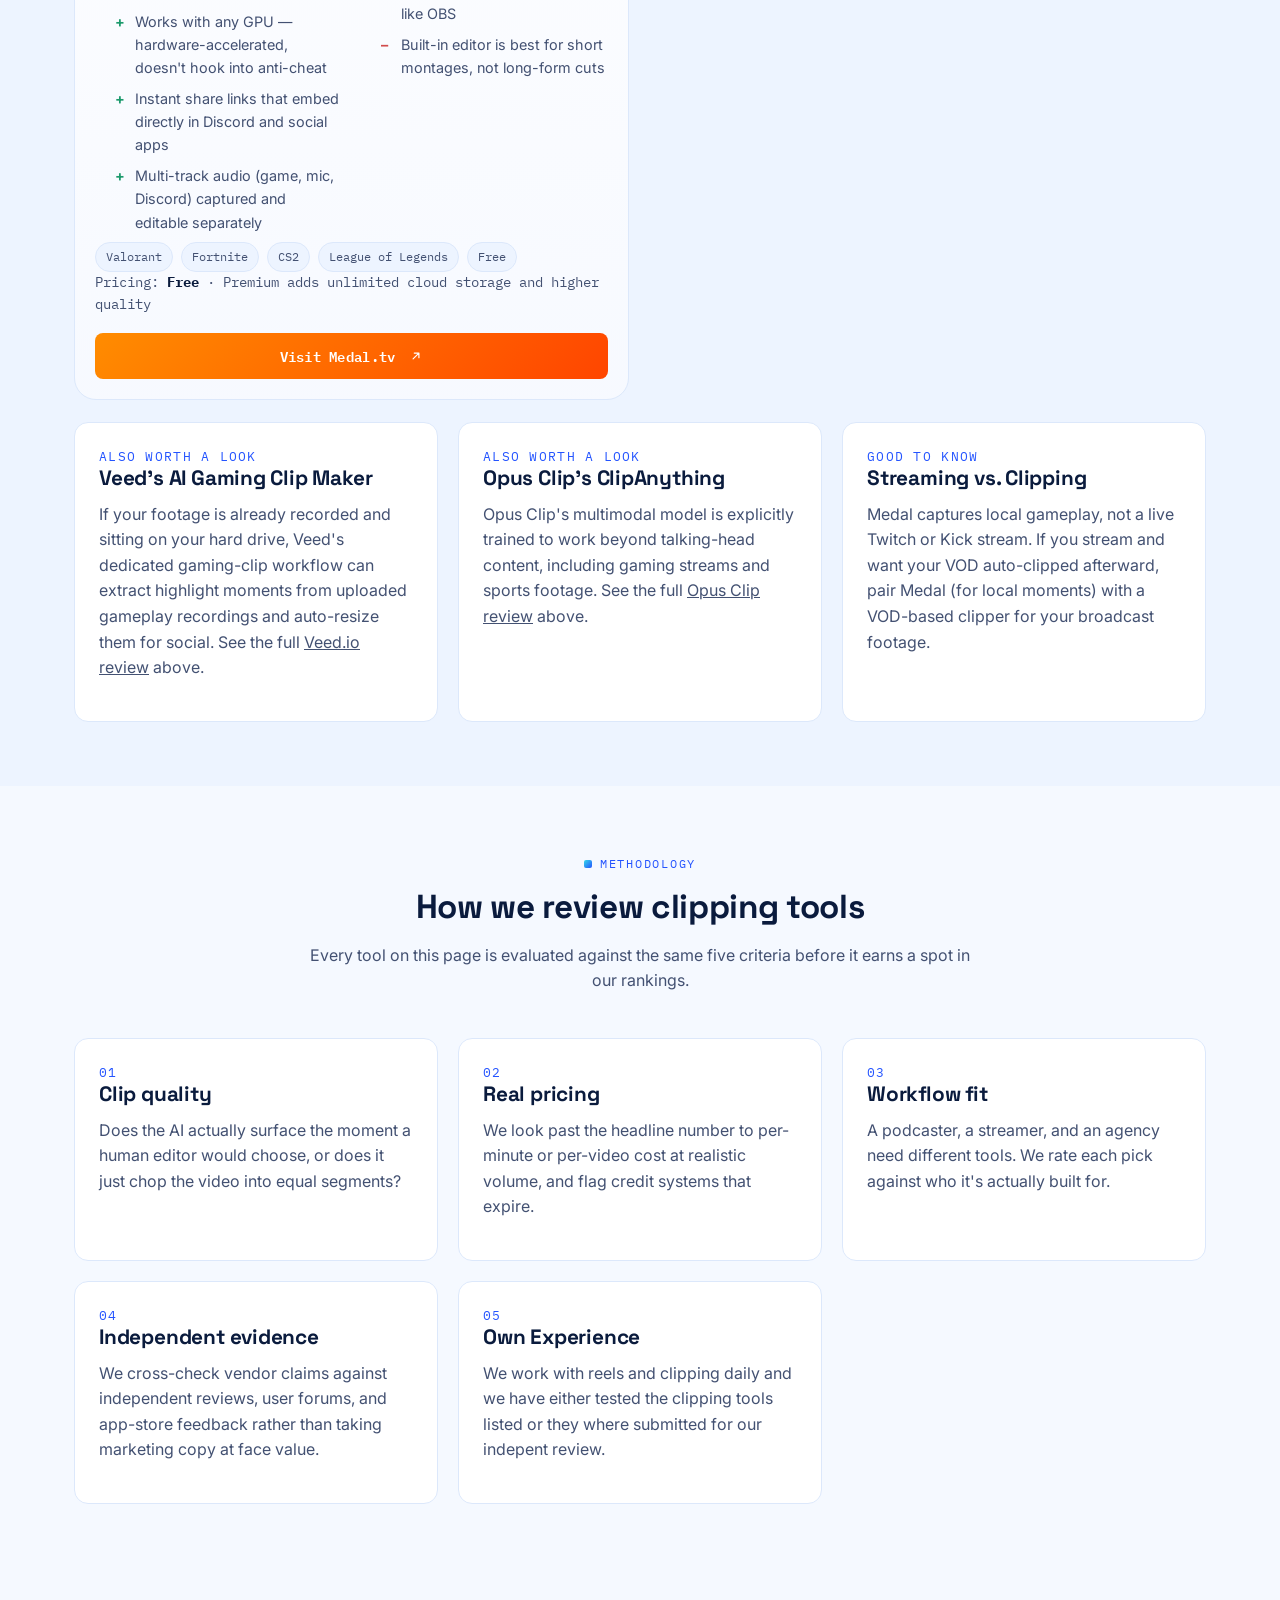
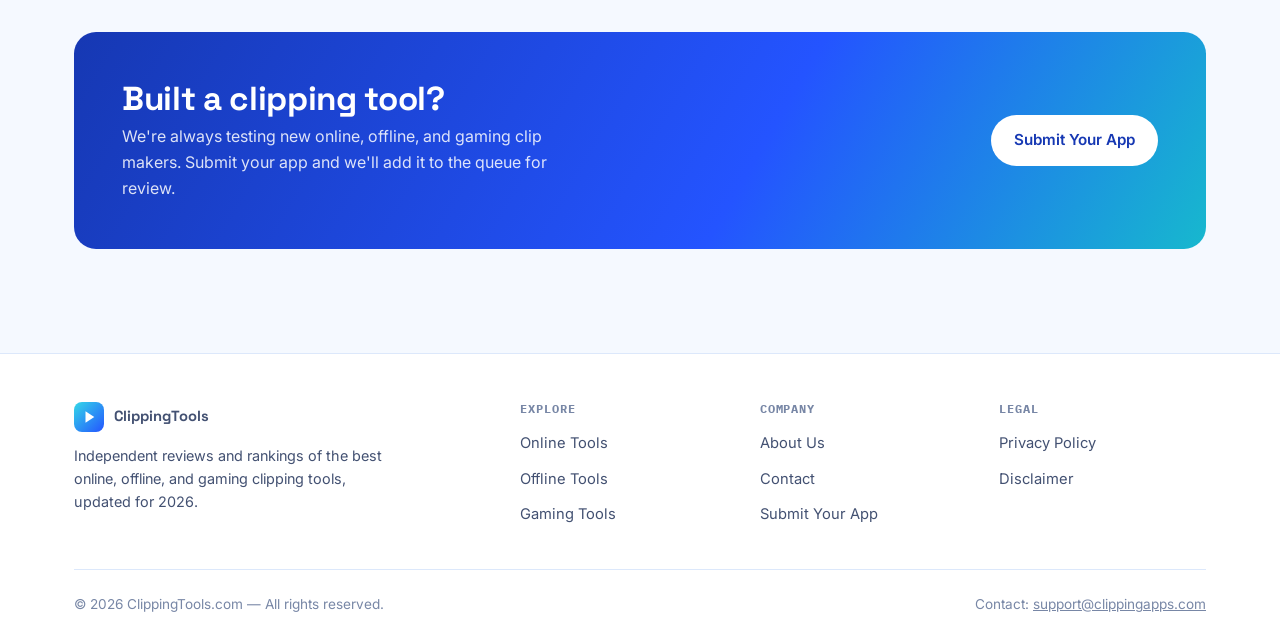
==== commit 9d5f8c0d: "Update index.html" ====
--- a/index.html
+++ b/index.html
@@ -223,7 +223,7 @@
           <div class="tag-row"><span class="tag">All-Rounder</span><span class="tag">Subtitles</span><span class="tag">Marketing Teams</span></div>
           <p class="tool-price">Pricing: <strong>Free</strong> tier · Lite from <strong>$12/mo</strong> · Pro from <strong>$24/mo</strong></p>
           <div class="tool-footer">
-            <a class="btn btn-visit" href="https://www.veed.io/" target="_blank" rel="noopener noreferrer">Visit Veed.io <svg width="14" height="14" viewBox="0 0 24 24" fill="none" style="margin-left:6px"><path d="M7 17L17 7M17 7H9M17 7V15" stroke="white" stroke-width="2" stroke-linecap="round" stroke-linejoin="round"/></svg></a>
+            <a class="btn btn-visit" href="https://veed.cello.so/6ZluDqwfL7D" target="_blank" rel="noopener noreferrer">Visit Veed.io <svg width="14" height="14" viewBox="0 0 24 24" fill="none" style="margin-left:6px"><path d="M7 17L17 7M17 7H9M17 7V15" stroke="white" stroke-width="2" stroke-linecap="round" stroke-linejoin="round"/></svg></a>
           </div>
         </article>
 
@@ -312,7 +312,7 @@
           <div class="tag-row"><span class="tag">Agencies</span><span class="tag">Teams</span><span class="tag">API</span></div>
           <p class="tool-price">Pricing: <strong>Free</strong> limited tier · from roughly <strong>$20/mo</strong></p>
           <div class="tool-footer">
-            <a class="btn btn-visit" href="https://vizard.ai/" target="_blank" rel="noopener noreferrer">Visit Vizard.ai <svg width="14" height="14" viewBox="0 0 24 24" fill="none" style="margin-left:6px"><path d="M7 17L17 7M17 7H9M17 7V15" stroke="white" stroke-width="2" stroke-linecap="round" stroke-linejoin="round"/></svg></a>
+            <a class="btn btn-visit" href="https://vizard.ai/?via=clippingtools" target="_blank" rel="noopener noreferrer">Visit Vizard.ai <svg width="14" height="14" viewBox="0 0 24 24" fill="none" style="margin-left:6px"><path d="M7 17L17 7M17 7H9M17 7V15" stroke="white" stroke-width="2" stroke-linecap="round" stroke-linejoin="round"/></svg></a>
           </div>
         </article>
 
@@ -329,6 +329,13 @@
             <div class="signal-bars"><i class="on"></i><i class="on"></i><i class="on"></i><i></i><i></i></div>
             <span class="signal-score">7.9 / 10</span>
           </div>
+
+
+              <div class="tool-media">
+          <img src="/assets/images/klap-shorts-review.jpg" alt="Klap Shorts Video Edit Review" loading="lazy" width="600" height="338" />
+          </div>
+
+          
           <p class="tool-desc">Klap is purpose-built around a single, extremely simple workflow: drop in a YouTube URL and get vertical, captioned clips back. What sets it apart is unlimited free re-generation — if the AI's first pass misses the moment you wanted, you can re-run it or hand-pick a section without burning extra credits, and you can steer new clips with a plain-language prompt.</p>
           <div class="tool-cols">
             <div class="pros">
